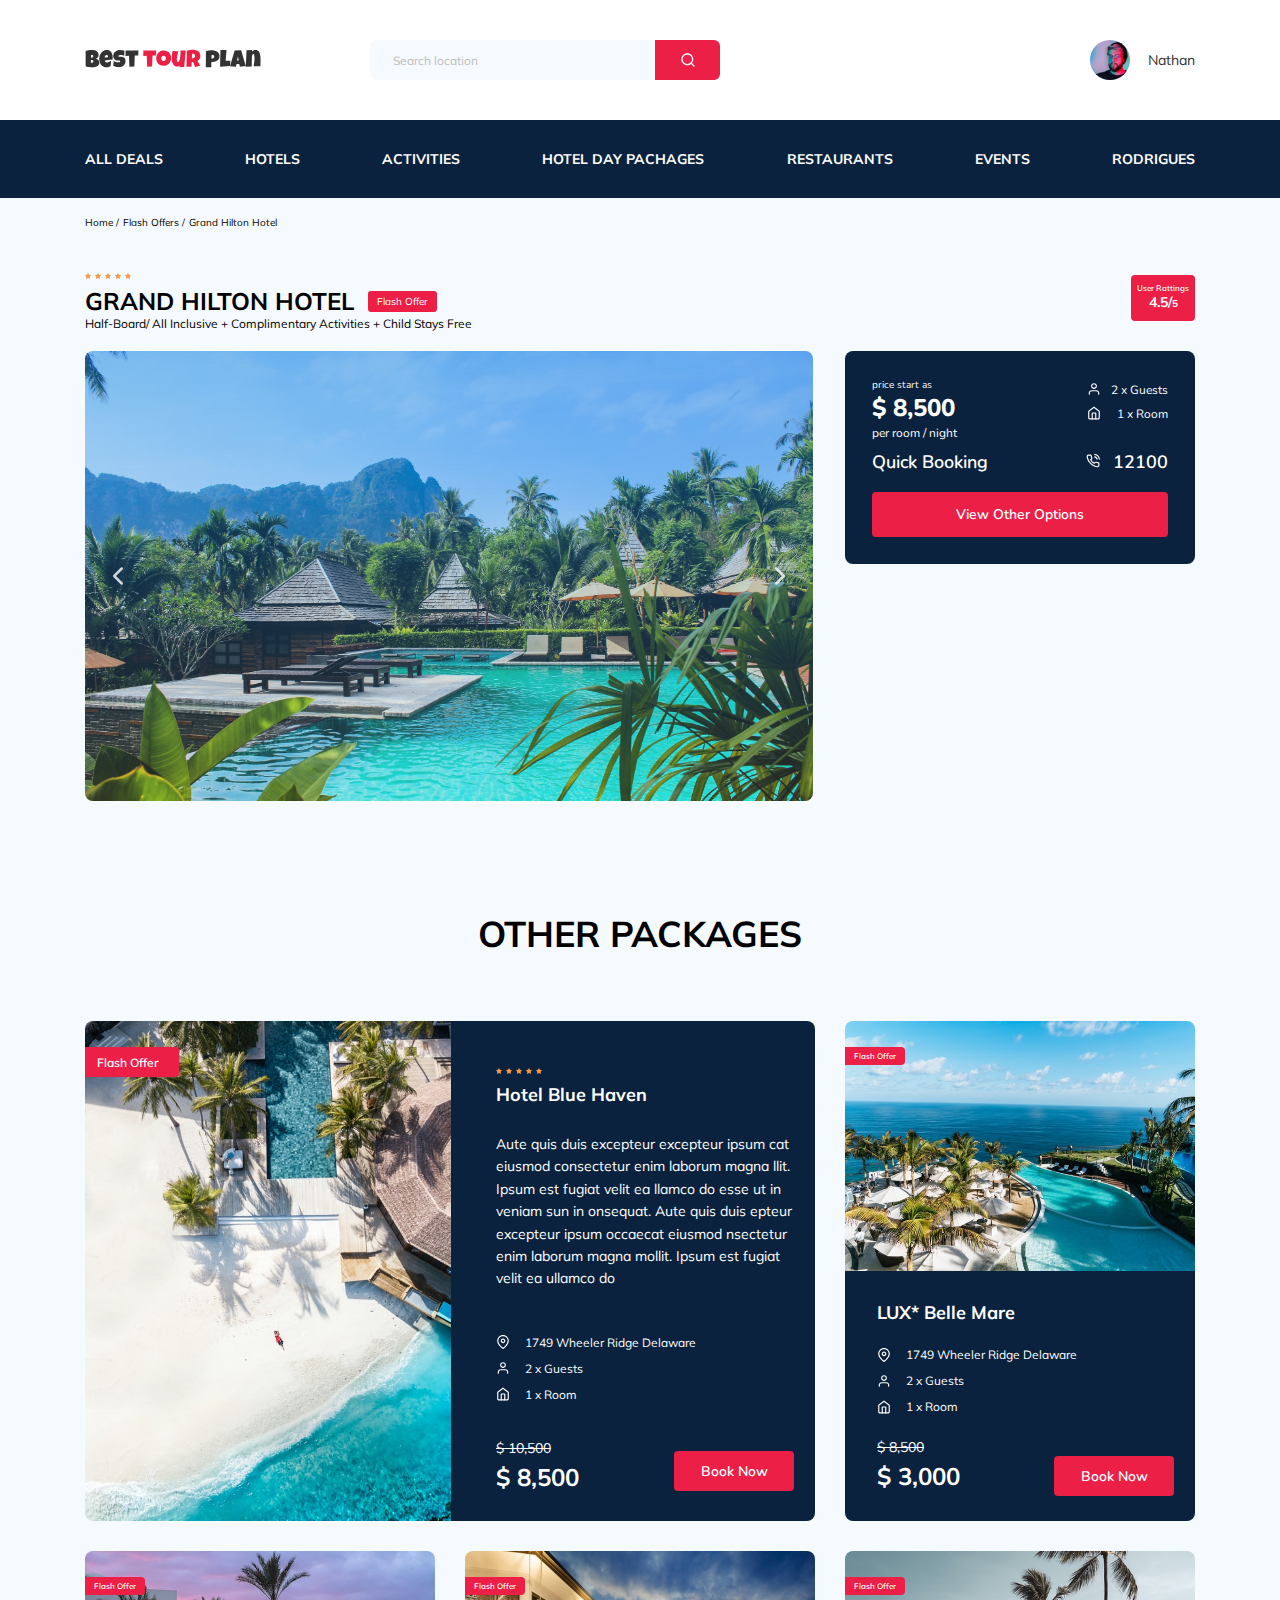
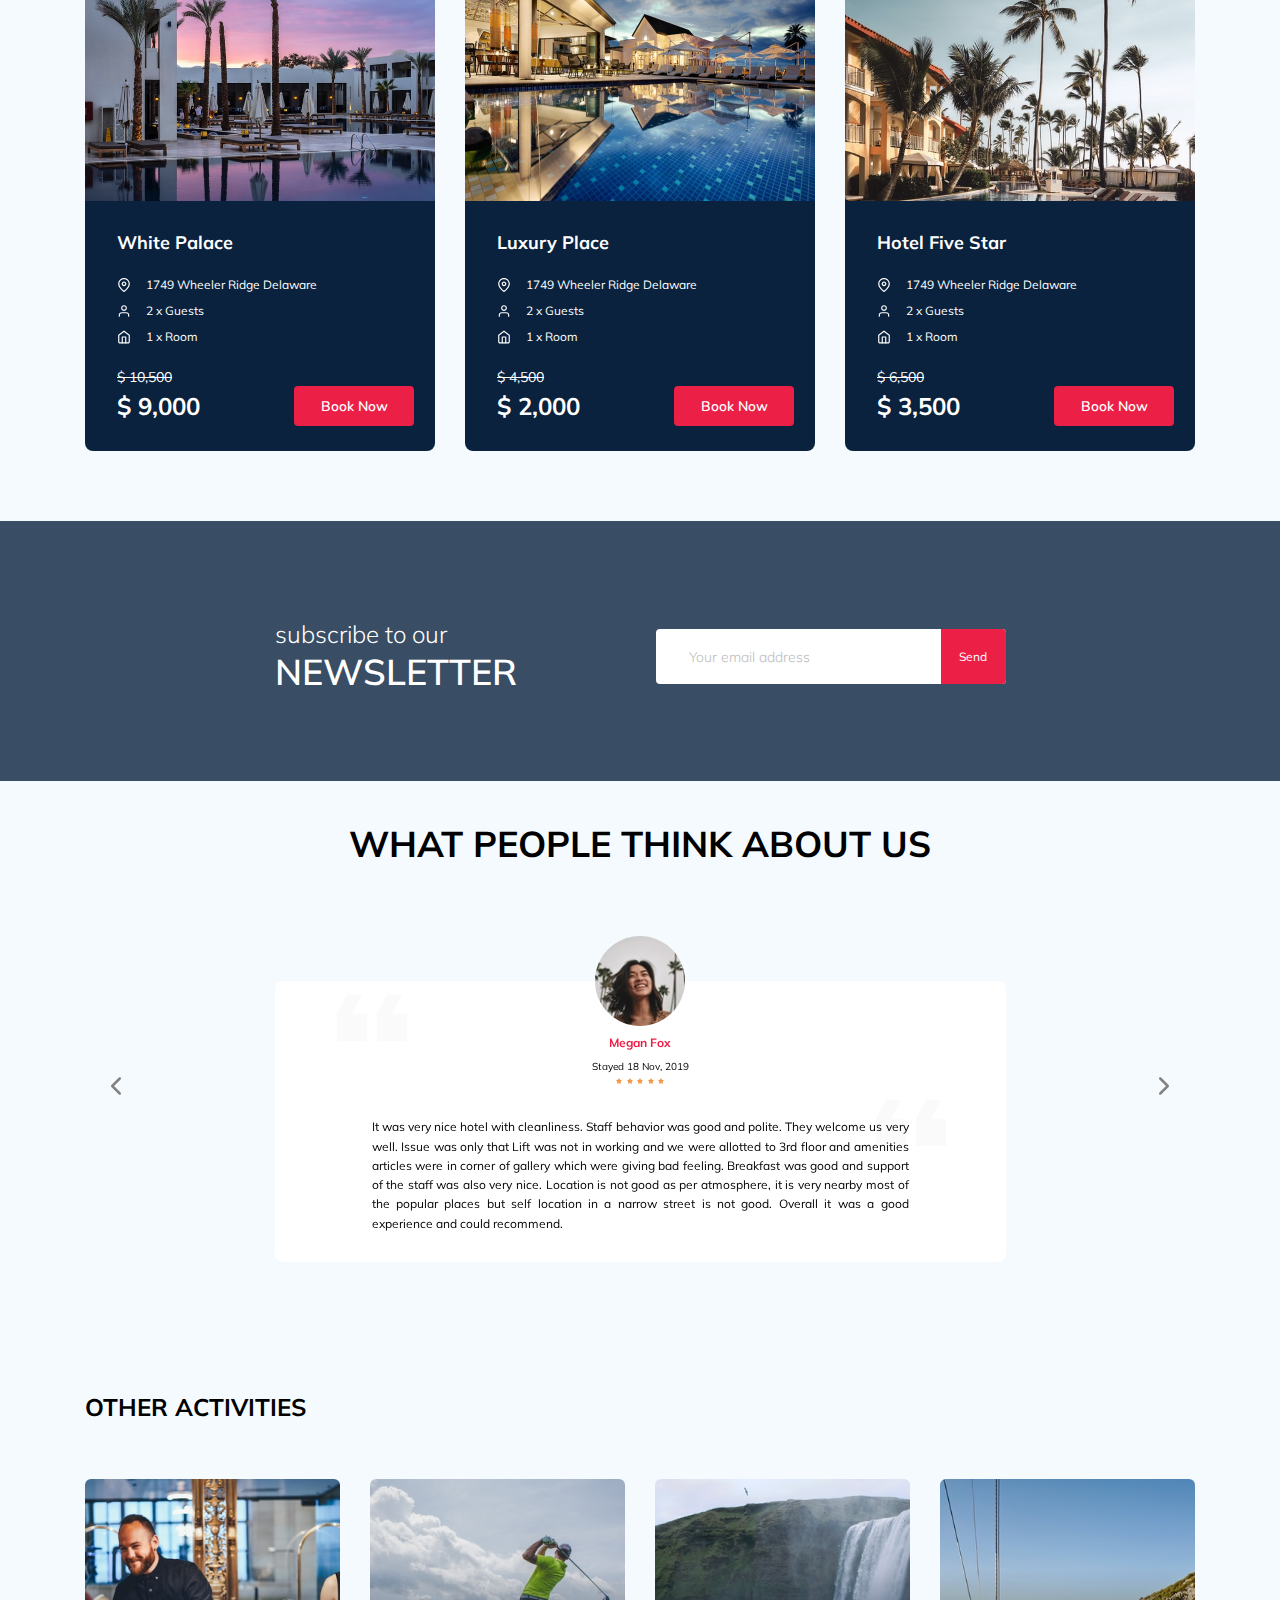
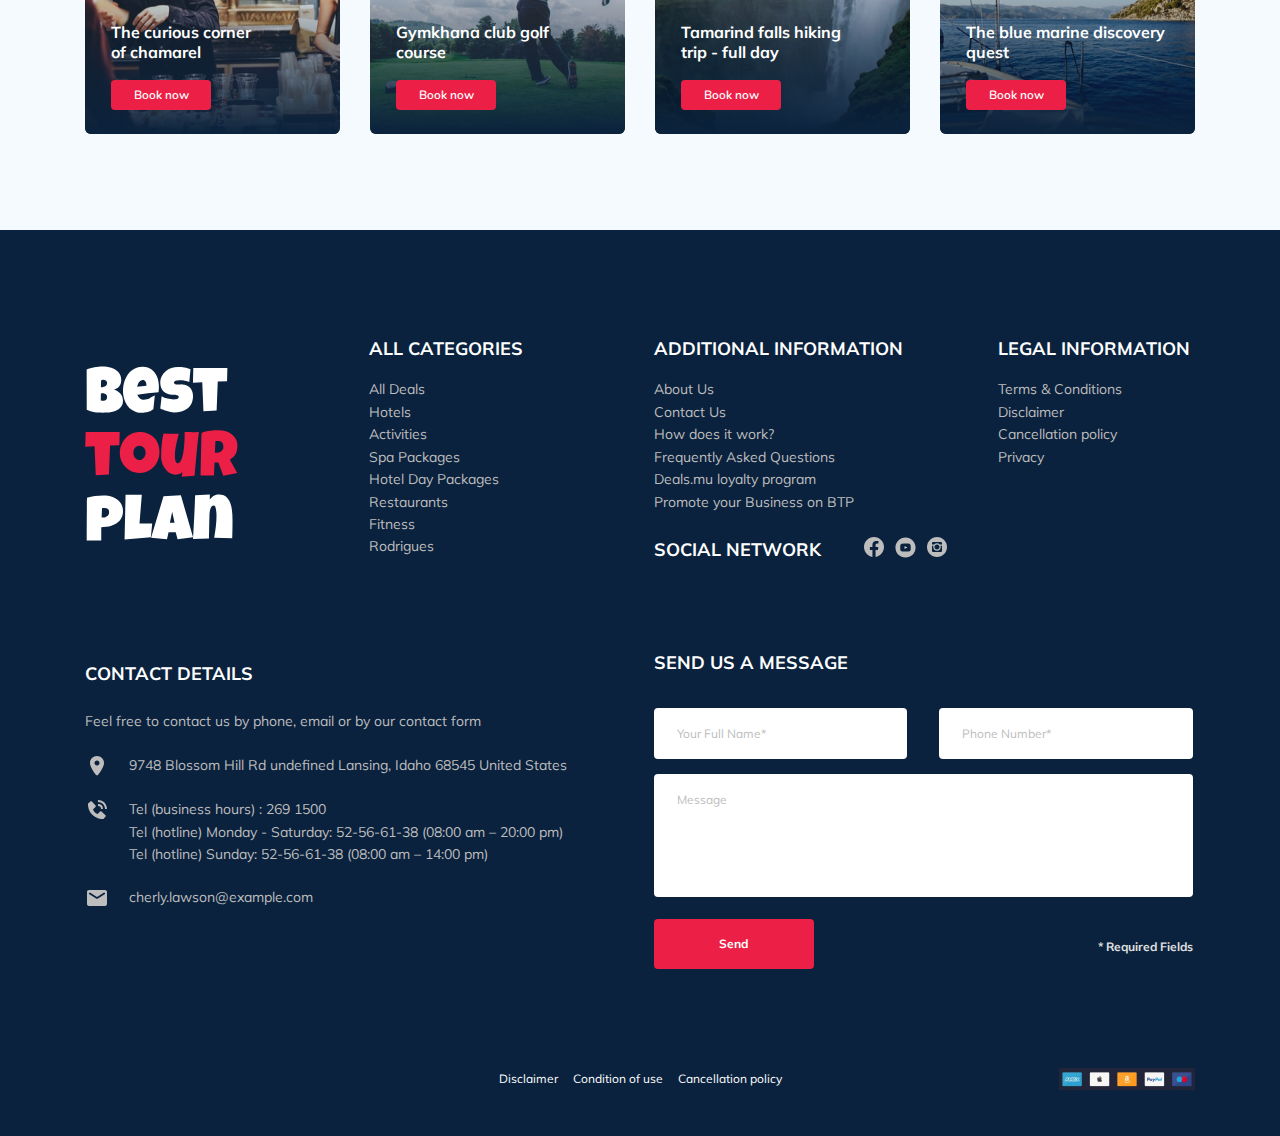
==== index.html @ 8dab5b16 "create: added validation for all forms" ====
<!DOCTYPE html>
<html lang="en">
  <head>
    <meta charset="UTF-8" />
    <meta http-equiv="X-UA-Compatible" content="IE=edge" />
    <meta name="viewport" content="width=device-width, initial-scale=1.0" />
    <link rel="shortcut icon" href="favicon.ico" type="image/x-icon" />
    <link rel="icon" href="favicon.ico" type="image/x-icon" />
    <link rel="preconnect" href="https://fonts.gstatic.com" />
    <link href="https://fonts.googleapis.com/css2?family=Mulish:wght@300;400;600;700&family=Nunito:wght@400;600;800&display=swap" rel="stylesheet" />
    <link rel="stylesheet" href="css/swiper-bundle.min.css" />
    <link rel="stylesheet" href="css/style.css" />
    <title>Best Tour Plan - Hotel Booking</title>
  </head>
  <body>
    <header class="navbar navbar--mobile--fixed">
      <div class="container">
        <div class="navbar-top">
          <a href="#" class="logo navbar__logo">
            <img src="img/horizontal-logo.svg" alt="Logo: Best Tour Plan" class="logo__img" />
          </a>
          <form action="#" class="search navbar__search navbar__search--mobile--hidden">
            <input type="text" class="search__input" placeholder="Search location" />
            <button class="button search__button">
              <img src="img/search.svg" alt="search-button" />
            </button>
          </form>
          <a href="" class="user navbar-user navbar-user--mobile--hidden">
            <img src="img/avatar.jpg" alt="" class="user__avatar" />
            <span class="user__name">Nathan</span>
          </a>
          <button class="menu-button navbar-top__menu-button">
            <span class="menu-button__line"></span>
            <span class="menu-button__line"></span>
            <span class="menu-button__line"></span>
          </button>
        </div>
        <!-- /.navbar-top -->
      </div>
      <!-- /.container -->
      <nav class="navbar-menu">
        <div class="container">
          <ul class="navbar-menu__list navbar-menu__list--mobile">
            <li class="navbar-menu__item navbar-menu__item--mobile navbar-menu__item--mobile--visible">
              <a href="" class="user navbar-user user--mobile--visible">
                <img src="img/avatar.jpg" alt="" class="user__avatar" />
                <span class="user__name">Nathan</span>
              </a>
            </li>
            <li class="navbar-menu__item navbar-menu__item--mobile navbar-menu__item--mobile--visible">
              <form action="#" class="search navbar__search navbar__search--mobile--visible">
                <input type="text" class="search__input" placeholder="Search location" />
                <button class="button search__button">
                  <img src="img/search.svg" alt="search-button" />
                </button>
              </form>
            </li>
            <li class="navbar-menu__item navbar-menu__item--mobile">
              <a href="#" class="navbar-menu__link">all deals</a>
            </li>
            <li class="navbar-menu__item navbar-menu__item--mobile">
              <a href="#" class="navbar-menu__link">hotels</a>
            </li>
            <li class="navbar-menu__item navbar-menu__item--mobile">
              <a href="#" class="navbar-menu__link">activities</a>
            </li>
            <li class="navbar-menu__item navbar-menu__item--mobile">
              <a href="#" class="navbar-menu__link">hotel day pachages</a>
            </li>
            <li class="navbar-menu__item navbar-menu__item--mobile">
              <a href="#" class="navbar-menu__link">restaurants</a>
            </li>
            <li class="navbar-menu__item navbar-menu__item--mobile">
              <a href="#" class="navbar-menu__link">events</a>
            </li>
            <li class="navbar-menu__item navbar-menu__item--mobile">
              <a href="#" class="navbar-menu__link">rodrigues</a>
            </li>
          </ul>
        </div>
        <!-- /.container -->
      </nav>
    </header>
    <nav class="breadcrumb">
      <div class="container">
        <ul class="breadcrumb-list">
          <li class="breadcrumb-list__item">
            <a href="#" class="breadcrumb-list__link">Home</a>
          </li>
          <li class="breadcrumb-list__item">
            <a href="#" class="breadcrumb-list__link">Flash Offers</a>
          </li>
          <li class="breadcrumb-list__item">Grand Hilton Hotel</li>
        </ul>
      </div>
      <!-- /.container -->
    </nav>
    <!-- /.breadcrumb -->
    <section class="hotel">
      <div class="container">
        <div class="hotel-info">
          <div class="hotel-text">
            <div class="hotel-text__block">
              <div class="stars hotel-text__stars">
                <img src="img/star.svg" alt="" />
                <img src="img/star.svg" alt="" />
                <img src="img/star.svg" alt="" />
                <img src="img/star.svg" alt="" />
                <img src="img/star.svg" alt="" />
              </div>
              <!-- /.stars -->
              <h1 class="hotel-text__name">grand Hilton hotel</h1>
              <span class="offer hotel-text__offer">Flash Offer</span>
            </div>
            <!-- /.hotel-text__block -->
            <p class="hotel-info__description">Half-Board/ All Inclusive + Complimentary Activities + Child&nbsp;Stays&nbsp;Free</p>
          </div>
          <!-- /.hotel-text -->
          <div class="rattings hotel-rattings">
            <span class="rattings__text">User Rattings</span>
            <span class="rattings__count">4.5/<span class="rattings__five">5</span></span>
          </div>
          <!-- /.hotel-rating -->
        </div>
        <!-- /.hotel-info -->
        <div class="hotel-grid">
          <!-- Slider main container -->
          <div class="hotel-slider hotel__slider swiper-container">
            <!-- Additional required wrapper -->
            <div class="swiper-wrapper">
              <!-- Slides -->
              <div class="swiper-slide hotel-slider__slide">
                <img class="hotel-slider__img" src="img/slide-1.jpg" alt="slide" />
              </div>
              <div class="swiper-slide hotel-slider__slide">
                <img class="hotel-slider__img" src="img/slide-2.jpg" alt="slide" />
              </div>
              <div class="swiper-slide hotel-slider__slide">
                <img class="hotel-slider__img" src="img/slide-3.jpg" alt="slide" />
              </div>
              <div class="swiper-slide hotel-slider__slide">
                <img class="hotel-slider__img" src="img/slide-4.jpg" alt="slide" />
              </div>
              <div class="swiper-slide hotel-slider__slide">
                <img class="hotel-slider__img" src="img/slide-5.jpg" alt="slide" />
              </div>
              <!-- Swiper buttons -->
            </div>
            <button class="slider-button hotel-slider__button hotel-slider__button--prev"></button>
            <button class="slider-button hotel-slider__button hotel-slider__button--next"></button>
          </div>
          <!-- /.swiper-container -->
          <div class="hotel-right">
            <div class="booking-block">
              <div class="booking-block__info">
                <div class="booking-block__price">
                  <span class="booking-block__start">price start as</span>
                  <strong class="booking-block__pricetag">$ 8,500</strong>
                  <span class="booking-block__per-room">per room / night</span>
                </div>
                <!-- /.booking-block_price -->
                <div class="booking-block__room">
                  <div class="booking-block__text">
                    <img class="booking-block__icon" src="img/user.svg" alt="icon: user" />
                    <span class="booking-block__description">2 x Guests</span>
                  </div>
                  <!-- /.booking-block__text -->
                  <div class="booking-block__text">
                    <img class="booking-block__icon" src="img/home.svg" alt="icon: user" />
                    <span class="booking-block__description">1 x Room</span>
                  </div>
                  <!-- /.booking-block__text -->
                </div>
                <!-- /.booking-block__room -->
              </div>
              <!-- /.booking-block__info -->
              <div class="booking-block__quick">
                <span class="booking-block__quick-booking">Quick Booking</span>
                <a href="tel:12100" class="booking-block__phone">
                  <img class="booking-block__icon" src="img/phone-call.svg" alt="icon: phone" />
                  <span class="booking-block__num">12100</span>
                </a>
              </div>
              <!-- /.booking-block__quick -->
              <button class="button booking-block__button" data-toggle="modal">View Other Options</button>
            </div>
            <!-- /.booking-block -->
            <div class="map">
              <iframe
                src="https://www.google.com/maps/embed?pb=!1m18!1m12!1m3!1d3955.004632620648!2d79.80141631525208!3d7.574472312153177!2m3!1f0!2f0!3f0!3m2!1i1024!2i768!4f13.1!3m3!1m2!1s0x3ae2c96110de8289%3A0x3fd7668bc2d85eb9!2sGrand%20Hilton%20Hotel!5e0!3m2!1sru!2sru!4v1620730930363!5m2!1sru!2sru"
                class="map__item"
                allowfullscreen=""
                loading="lazy"
              ></iframe>
            </div>
            <!-- /.map -->
          </div>
          <!-- /.hotel-right -->
        </div>
        <!-- /.hotel-grid -->
      </div>
      <!-- /.container -->
    </section>
    <section class="packages">
      <div class="container">
        <h1 class="packages__title">other packages</h1>
        <div class="packages-wrapper">
          <div class="packages-card packages-card--big">
            <img src="img/other-package-1.jpg" alt="photo: Hotel Blue Haven" class="packages-card__img packages-card__img--big" />
            <span class="offer packages-card__offer packages-card__offer--big">Flash Offer</span>
            <div class="packages-card__info card-info card-info--big">
              <div class="stars card-info__stars">
                <img src="img/star.svg" alt="" />
                <img src="img/star.svg" alt="" />
                <img src="img/star.svg" alt="" />
                <img src="img/star.svg" alt="" />
                <img src="img/star.svg" alt="" />
              </div>
              <!-- /.packages-card__stars -->
              <h2 class="card-info__title card-info__title--big">Hotel Blue Haven</h2>
              <p class="card-info__description">
                Aute quis duis excepteur excepteur ipsum cat eiusmod consectetur enim laborum magna llit. Ipsum est fugiat velit ea llamco do esse ut
                in veniam sun in onsequat. Aute quis duis epteur excepteur ipsum occaecat eiusmod nsectetur enim laborum magna mollit. Ipsum est
                fugiat velit ea ullamco do
              </p>
              <div class="card-info__data">
                <img src="img/map-pin.svg" alt="icon: map-pin" class="card-info__icon" />
                <span class="card-info__text">1749 Wheeler Ridge Delaware</span>
              </div>
              <!-- /.card-info__data -->
              <div class="card-info__data">
                <img src="img/user.svg" alt="icon: user" class="card-info__icon" />
                <span class="card-info__text">2 x Guests</span>
              </div>
              <!-- /.card-info__data -->
              <div class="card-info__data">
                <img src="img/home.svg" alt="icon: home" class="card-info__icon" />
                <span class="card-info__text">1 x Room</span>
              </div>
              <!-- /.card-info__data -->
              <div class="card-info__pricetag card-info__pricetag--big">
                <span class="card-info__old-price">$ 10,500</span>
                <span class="card-info__new-price">$ 8,500</span>
              </div>
              <!-- /.card-info__pricetag -->
              <button class="button card-info__button card-info__button--big" data-toggle="modal">Book Now</button>
            </div>
            <!-- /.card-info -->
          </div>
          <!-- /.packages-card-big -->
          <div class="packages-card">
            <img src="img/other-package-2.jpg" alt="photo: LUX* Belle Mare" class="packages-card__img" />
            <span class="offer packages-card__offer">Flash Offer</span>
            <div class="packages-card__info card-info">
              <h2 class="card-info__title">LUX* Belle Mare</h2>
              <div class="card-info__data">
                <img src="img/map-pin.svg" alt="icon: map-pin" class="card-info__icon" />
                <span class="card-info__text">1749 Wheeler Ridge Delaware</span>
              </div>
              <!-- /.card-info__data -->
              <div class="card-info__data">
                <img src="img/user.svg" alt="icon: user" class="card-info__icon" />
                <span class="card-info__text">2 x Guests</span>
              </div>
              <!-- /.card-info__data -->
              <div class="card-info__data">
                <img src="img/home.svg" alt="icon: home" class="card-info__icon" />
                <span class="card-info__text">1 x Room</span>
              </div>
              <!-- /.card-info__data -->
              <div class="card-info__pricetag">
                <span class="card-info__old-price">$ 8,500</span>
                <span class="card-info__new-price">$ 3,000</span>
              </div>
              <!-- /.card-info__pricetag -->
              <button class="button card-info__button" data-toggle="modal">Book Now</button>
            </div>
            <!-- /.card-info -->
          </div>
          <!-- /.packages-card -->
          <div class="packages-card">
            <img src="img/other-package-3.jpg" alt="photo: White Palace" class="packages-card__img" />
            <span class="offer packages-card__offer">Flash Offer</span>
            <div class="packages-card__info card-info">
              <h2 class="card-info__title">White Palace</h2>
              <div class="card-info__data">
                <img src="img/map-pin.svg" alt="icon: map-pin" class="card-info__icon" />
                <span class="card-info__text">1749 Wheeler Ridge Delaware</span>
              </div>
              <!-- /.card-info__data -->
              <div class="card-info__data">
                <img src="img/user.svg" alt="icon: user" class="card-info__icon" />
                <span class="card-info__text">2 x Guests</span>
              </div>
              <!-- /.card-info__data -->
              <div class="card-info__data">
                <img src="img/home.svg" alt="icon: home" class="card-info__icon" />
                <span class="card-info__text">1 x Room</span>
              </div>
              <!-- /.card-info__data -->
              <div class="card-info__pricetag">
                <span class="card-info__old-price">$ 10,500</span>
                <span class="card-info__new-price">$ 9,000</span>
              </div>
              <!-- /.card-info__pricetag -->
              <button class="button card-info__button" data-toggle="modal">Book Now</button>
            </div>
            <!-- /.card-info -->
          </div>
          <!-- /.packages-card -->
          <div class="packages-card">
            <img src="img/other-package-4.jpg" alt="photo: Luxury Place" class="packages-card__img" />
            <span class="offer packages-card__offer">Flash Offer</span>
            <div class="packages-card__info card-info">
              <h2 class="card-info__title">Luxury Place</h2>
              <div class="card-info__data">
                <img src="img/map-pin.svg" alt="icon: map-pin" class="card-info__icon" />
                <span class="card-info__text">1749 Wheeler Ridge Delaware</span>
              </div>
              <!-- /.card-info__data -->
              <div class="card-info__data">
                <img src="img/user.svg" alt="icon: user" class="card-info__icon" />
                <span class="card-info__text">2 x Guests</span>
              </div>
              <!-- /.card-info__data -->
              <div class="card-info__data">
                <img src="img/home.svg" alt="icon: home" class="card-info__icon" />
                <span class="card-info__text">1 x Room</span>
              </div>
              <!-- /.card-info__data -->
              <div class="card-info__pricetag">
                <span class="card-info__old-price">$ 4,500</span>
                <span class="card-info__new-price">$ 2,000</span>
              </div>
              <!-- /.card-info__pricetag -->
              <button class="button card-info__button" data-toggle="modal">Book Now</button>
            </div>
            <!-- /.card-info -->
          </div>
          <!-- /.packages-card -->
          <div class="packages-card">
            <img src="img/other-package-5.jpg" alt="photo: Hotel Five Star" class="packages-card__img" />
            <span class="offer packages-card__offer">Flash Offer</span>
            <div class="packages-card__info card-info">
              <h2 class="card-info__title">Hotel Five Star</h2>
              <div class="card-info__data">
                <img src="img/map-pin.svg" alt="icon: map-pin" class="card-info__icon" />
                <span class="card-info__text">1749 Wheeler Ridge Delaware</span>
              </div>
              <!-- /.card-info__data -->
              <div class="card-info__data">
                <img src="img/user.svg" alt="icon: user" class="card-info__icon" />
                <span class="card-info__text">2 x Guests</span>
              </div>
              <!-- /.card-info__data -->
              <div class="card-info__data">
                <img src="img/home.svg" alt="icon: home" class="card-info__icon" />
                <span class="card-info__text">1 x Room</span>
              </div>
              <!-- /.card-info__data -->
              <div class="card-info__pricetag">
                <span class="card-info__old-price">$ 6,500</span>
                <span class="card-info__new-price">$ 3,500</span>
              </div>
              <!-- /.card-info__pricetag -->
              <button class="button card-info__button" data-toggle="modal">Book Now</button>
            </div>
            <!-- /.card-info -->
          </div>
          <!-- /.packages-card -->
        </div>
        <!-- /.packages-wrapper -->
      </div>
      <!-- /.container -->
    </section>
    <section class="newsletter">
      <div class="newsletter-wrapper">
        <h2 class="newsletter-title">
          subscribe to our
          <span class="newsletter-title__strong"> newsletter </span>
        </h2>
        <form action="send.php" method="POST" class="subscribe newsletter__subscribe">
          <input type="email" class="subscribe__input" placeholder="Your email address" name="email" required />
          <button class="button subscribe__button">Send</button>
        </form>
      </div>
      <!-- /.newsletter-wrapper -->
    </section>
    <section class="reviews">
      <div class="container">
        <h2 class="reviews__title">what people think about&nbsp;us</h2>
        <!-- Slider main container -->
        <div class="reviews-slider swiper-container">
          <!-- Additional required wrapper -->
          <div class="swiper-wrapper reviews-slider">
            <!-- Slides -->
            <div class="swiper-slide">
              <div class="reviews-slider__item">
                <div class="reviews-slider__profile">
                  <img src="img/review-avatar.jpg" alt="avatar:Megan Fox" class="reviews-slider__avatar" />
                  <span class="reviews-slider__username">Megan Fox</span>
                  <span class="reviews-slider__date">Stayed 18 Nov, 2019</span>
                  <div class="stars reviews-slider__rating">
                    <img src="img/star.svg" alt="" />
                    <img src="img/star.svg" alt="" />
                    <img src="img/star.svg" alt="" />
                    <img src="img/star.svg" alt="" />
                    <img src="img/star.svg" alt="" />
                  </div>
                </div>
                <!-- /.reviews-slider__profile -->
                <p class="reviews-slider__text">
                  It was very nice hotel with cleanliness. Staff behavior was good and polite. They welcome us very well. Issue was only that Lift was
                  not in working and we were allotted to 3rd floor and amenities articles were in corner of gallery which were giving bad feeling.
                  Breakfast was good and support of the staff was also very nice. Location is not good as per atmosphere, it is very nearby most of
                  the popular places but self location in a narrow street is not good. Overall it was a good experience and could recommend.
                </p>
              </div>
              <!-- /.reviews-slider__item -->
            </div>
            <!-- /.swiper-slide -->
            <div class="swiper-slide">
              <div class="reviews-slider__item">
                <div class="reviews-slider__profile">
                  <img src="img/review-avatar-2.jpg" alt="avatar:Bella Nilson" class="reviews-slider__avatar" />
                  <span class="reviews-slider__username">Bella Nilson</span>
                  <span class="reviews-slider__date">Stayed 1 Jan, 2020</span>
                  <div class="stars reviews-slider__rating">
                    <img src="img/star.svg" alt="" />
                    <img src="img/star.svg" alt="" />
                    <img src="img/star.svg" alt="" />
                  </div>
                </div>
                <!-- /.reviews-slider__profile -->
                <p class="reviews-slider__text">
                  Lorem ipsum dolor sit amet consectetur adipisicing elit. Saepe totam distinctio, facilis harum quisquam vel explicabo quasi,
                  necessitatibus delectus repellendus nobis ut alias. Dignissimos, maxime. Tempore voluptatem cum eum placeat.
                </p>
              </div>
              <!-- /.reviews-slider__item -->
            </div>
            <!-- /.swiper-slide -->
            <div class="swiper-slide">
              <div class="reviews-slider__item">
                <div class="reviews-slider__profile">
                  <img src="img/review-avatar-3.jpg" alt="avatar:Bob Stark" class="reviews-slider__avatar" />
                  <span class="reviews-slider__username">Bob Stark</span>
                  <span class="reviews-slider__date">Stayed 21 jun, 2020</span>
                  <div class="stars reviews-slider__rating">
                    <img src="img/star.svg" alt="" />
                    <img src="img/star.svg" alt="" />
                    <img src="img/star.svg" alt="" />
                    <img src="img/star.svg" alt="" />
                  </div>
                </div>
                <!-- /.reviews-slider__profile -->
                <p class="reviews-slider__text">
                  Lorem ipsum dolor sit amet consectetur adipisicing elit. Iusto repellat exercitationem dicta, culpa labore qui ullam, rerum, autem
                  corrupti odio minus? Necessitatibus maxime modi adipisci sequi laudantium, nulla amet at aperiam consequatur nam eaque fuga cumque
                  consectetur aspernatur, repellendus mollitia facere pariatur id. Excepturi, hic alias ipsum earum a ea quam ex debitis quod non.
                  Voluptatibus non, officia officiis facilis molestias dolorum, repudiandae odio vel illo, inventore sit tenetur tempora. Lorem ipsum
                  Lorem ipsum dolor sit amet consectetur adipisicing elit. Nemo fuga exercitationem iste dolores. Autem, modi reprehenderit? Voluptate
                  nulla adipisci enim dolores ad, dolorum nisi repudiandae, dicta nobis, rerum minima nam suscipit neque. Eos ut esse deleniti,
                  aperiam alias aliquam beatae nam fugit ipsum possimus sint et aut ea sed voluptates ad. Blanditiis error laboriosam autem saepe
                  eligendi sapiente sed maxime!
                </p>
              </div>
              <!-- /.reviews-slider__item -->
            </div>
            <!-- /.swiper-slide -->
          </div>
          <button class="reviews__button reviews__button--prev"></button>
          <button class="reviews__button reviews__button--next"></button>
        </div>
        <!-- /.reviews-slider -->
      </div>
      <!-- /.container -->
    </section>
    <section class="activities">
      <div class="container">
        <h2 class="activities-title">other activities</h2>
        <div class="activities-wrapper">
          <div class="activities-card">
            <img src="img/activities-1.jpg" alt="The curious corner of chamarel" class="activities-card__img" />
            <h3 class="activities-card__title">The curious corner of&nbsp;chamarel</h3>
            <button class="activities-card__button button" data-toggle="modal">Book now</button>
          </div>
          <!-- /.activities-card -->
          <div class="activities-card">
            <img src="img/activities-2.jpg" alt="Gymkhana club golf course" class="activities-card__img" />
            <h3 class="activities-card__title">Gymkhana club golf course</h3>
            <button class="activities-card__button button" data-toggle="modal">Book now</button>
          </div>
          <!-- /.activities-card -->
          <div class="activities-card">
            <img src="img/activities-3.jpg" alt="Tamarind falls hiking trip - full day" class="activities-card__img" />
            <h3 class="activities-card__title">Tamarind falls hiking trip&nbsp;-&nbsp;full day</h3>
            <button class="activities-card__button button" data-toggle="modal">Book now</button>
          </div>
          <!-- /.activities-card -->
          <div class="activities-card">
            <img src="img/activities-4.jpg" alt="The blue marine discovery quest" class="activities-card__img" />
            <h3 class="activities-card__title">The blue marine discovery quest</h3>
            <button class="activities-card__button button" data-toggle="modal">Book now</button>
          </div>
          <!-- /.activities-card -->
        </div>
        <!-- /.activities-wrapper -->
      </div>
      <!-- /.container -->
    </section>
    <footer class="footer">
      <div class="container">
        <div class="footer-wrapper">
          <a href="#" class="footer__logo"><img src="img/vertical-logo.svg" alt="icon:logo" /></a>
          <div class="footer__list footer__categories">
            <h3 class="footer__title">all categories</h3>
            <ul class="footer__ul">
              <li class="footer__item">
                <a href="#" class="footer__link">All Deals</a>
              </li>
              <li class="footer__item">
                <a href="#" class="footer__link">Hotels</a>
              </li>
              <li class="footer__item">
                <a href="#" class="footer__link">Activities</a>
              </li>
              <li class="footer__item">
                <a href="#" class="footer__link">Spa Packages</a>
              </li>
              <li class="footer__item">
                <a href="#" class="footer__link">Hotel Day Packages</a>
              </li>
              <li class="footer__item">
                <a href="#" class="footer__link">Restaurants</a>
              </li>
              <li class="footer__item">
                <a href="#" class="footer__link">Fitness</a>
              </li>
              <li class="footer__item">
                <a href="#" class="footer__link">Rodrigues</a>
              </li>
            </ul>
          </div>
          <!-- /.footer__list -->
          <div class="footer__list footer__additional">
            <h3 class="footer__title">additional information</h3>
            <ul class="footer__ul">
              <li class="footer__item">
                <a href="#" class="footer__link">About Us</a>
              </li>
              <li class="footer__item">
                <a href="#" class="footer__link">Contact Us</a>
              </li>
              <li class="footer__item">
                <a href="#" class="footer__link">How does it work?</a>
              </li>
              <li class="footer__item">
                <a href="#" class="footer__link">Frequently Asked Questions</a>
              </li>
              <li class="footer__item">
                <a href="#" class="footer__link">Deals.mu loyalty program</a>
              </li>
              <li class="footer__item">
                <a href="#" class="footer__link">Promote your Business on BTP</a>
              </li>
            </ul>
          </div>
          <!-- /.footer__list -->
          <div class="footer__social-network">
            <h3 class="footer__title footer__title--inline">social network</h3>
            <div class="footer__social-links">
              <a href="https://www.facebook.com/" target="_blank"><img src="img/fb.svg" alt="link: facebook" /></a>
              <a href="https://www.youtube.com/" target="_blank"><img src="img/yt.svg" alt="link: youtube" /></a>
              <a href="https://www.instagram.com/" target="_blank"><img src="img/inst.svg" alt="link: instagram" /></a>
            </div>
            <!-- /.footer__social-links -->
          </div>
          <!-- /.footer__social-network -->
          <div class="footer__list footer__legal">
            <h3 class="footer__title">legal information</h3>
            <ul class="footer__ul">
              <li class="footer__item">
                <a href="#" class="footer__link">Terms & Conditions</a>
              </li>
              <li class="footer__item">
                <a href="#" class="footer__link">Disclaimer</a>
              </li>
              <li class="footer__item">
                <a href="#" class="footer__link">Cancellation policy</a>
              </li>
              <li class="footer__item">
                <a href="#" class="footer__link">Privacy</a>
              </li>
            </ul>
          </div>
          <!-- /.footer__list -->
          <div class="footer__contact-details contact-details">
            <h3 class="footer__title footer__title--contact">contact details</h3>
            <p class="footer__text">Feel free to contact us by phone, email or by our contact form</p>
            <ul class="footer__ul contact-details__ul">
              <li class="footer__item contact-details__item">
                <img src="img/map-mark.svg" class="contact-details__icon" alt="icon: map-mark" />
                9748 Blossom Hill Rd undefined Lansing, Idaho 68545 United States
              </li>
              <li class="footer__item contact-details__item">
                <img src="img/phone.svg" class="contact-details__icon" alt="icon:phone" />
                <span>
                  Tel (business hours) : <a href="tel:2691500">269 1500</a> <br />
                  Tel (hotline) Monday - Saturday:
                  <a href="tel:52566138">52&#x2060;-&#x2060;56&#x2060;-&#x2060;&#x2060;61&#x2060;-&#x2060;38</a> (08:00 am – 20:00 pm) <br />
                  Tel (hotline) Sunday: <a href="tel:52566138">52&#x2060;-&#x2060;56&#x2060;-&#x2060;61&#x2060;-&#x2060;38</a> (08:00 am – 14:00 pm)
                  <br />
                </span>
              </li>
              <li class="footer__item contact-details__item">
                <img src="img/email.svg" class="contact-details__icon" alt="" />
                <a href="mailto:cherly.lawson@example.com">cherly.lawson@example.com</a>
              </li>
            </ul>
          </div>
          <!-- /.footer__contact-details -->
          <div class="footer__contact-form">
            <h3 class="footer__title footer__title--form">send us a message</h3>
            <form action="send.php" method="POST" class="footer__form form">
              <div class="footer__input-group">
                <input type="text" class="input footer__input" placeholder="Your Full Name*" name="name" required />
              </div>
              <!-- /.footer__input-group -->
              <div class="footer__input-group">
                <input type="tel" class="input footer__input phone" placeholder="Phone Number*" name="phone" required />
              </div>
              <!-- /.footer__input-group -->
              <textarea cols="30" rows="10" class="input footer__message" placeholder="Message" name="message"></textarea>
              <button class="button footer__button" type="submit">Send</button>
              <span class="footer__info">* Required Fields</span>
            </form>
          </div>
          <!-- /.footer__message-form -->
        </div>
        <!-- /.footer-wrapper -->
        <div class="footer__rights rights">
          <div class="rights-wrapper">
            <ul class="rights__ul">
              <li class="rights__item">
                <a href="#" class="rights__link">Disclaimer</a>
              </li>
              <li class="rights__item">
                <a href="#" class="rights__link">Condition of use</a>
              </li>
              <li class="rights__item">
                <a href="#" class="rights__link"> Cancellation policy</a>
              </li>
            </ul>
            <img src="img/cards.png" alt="icon:cards" class="rights__image" />
          </div>
          <!-- /.rights-wrapper -->
        </div>
        <!-- /.footer__rights -->
      </div>
      <!-- /.container -->
    </footer>
    <div class="modal">
      <div class="modal__overlay"></div>
      <!-- /.modal__overlay -->
      <div class="modal__dialog">
        <a href="" class="modal__close"><img src="img/close.svg" alt="" /></a>
        <h3 class="modal__title">booking</h3>
        <form action="send.php" method="POST" class="modal__form form">
          <input type="text" class="input modal__input" placeholder="Your Full Name*" name="name" required minlength="2" />
          <input type="tel" class="input modal__input phone" placeholder="Phone Number*" name="phone" required />
          <input type="email" class="input modal__input" placeholder="email*" name="email" required />
          <textarea cols="30" rows="10" class="input modal__message" placeholder="Message" name="message"></textarea>
          <div class="modal__bottom">
            <button class="button modal__button" type="submit">Send</button>
            <span class="modal__info">* Required Fields</span>
          </div>
          <!-- /.modal__bottom -->
        </form>
      </div>
      <!-- /.modal__dialog -->
    </div>
    <!-- /.modal -->
    <script src="https://ajax.googleapis.com/ajax/libs/jquery/1.11.0/jquery.min.js"></script>
    <script src="js/jquery-3.6.0.min.js"></script>
    <script src="js/jquery.validate.min.js"></script>
    <script src="js/jquery.mask.min.js"></script>
    <script src="js/parallax.js"></script>
    <script src="js/swiper-bundle.min.js"></script>
    <script src="js/main.js"></script>
  </body>
</html>
---- css/style.css ----
/*! normalize.css v8.0.1 | MIT License | github.com/necolas/normalize.css */
/* Document
   ========================================================================== */
/**
 * 1. Correct the line height in all browsers.
 * 2. Prevent adjustments of font size after orientation changes in iOS.
 */
html {
  line-height: 1.15;
  /* 1 */
  -webkit-text-size-adjust: 100%;
  /* 2 */
}

/* Sections
   ========================================================================== */
/**
 * Remove the margin in all browsers.
 */
body {
  margin: 0;
}

/**
 * Render the `main` element consistently in IE.
 */
main {
  display: block;
}

/**
 * Correct the font size and margin on `h1` elements within `section` and
 * `article` contexts in Chrome, Firefox, and Safari.
 */
h1 {
  font-size: 2em;
  margin: 0.67em 0;
}

/* Grouping content
   ========================================================================== */
/**
 * 1. Add the correct box sizing in Firefox.
 * 2. Show the overflow in Edge and IE.
 */
hr {
  box-sizing: content-box;
  /* 1 */
  height: 0;
  /* 1 */
  overflow: visible;
  /* 2 */
}

/**
 * 1. Correct the inheritance and scaling of font size in all browsers.
 * 2. Correct the odd `em` font sizing in all browsers.
 */
pre {
  font-family: monospace, monospace;
  /* 1 */
  font-size: 1em;
  /* 2 */
}

/* Text-level semantics
   ========================================================================== */
/**
 * Remove the gray background on active links in IE 10.
 */
a {
  background-color: transparent;
}

/**
 * 1. Remove the bottom border in Chrome 57-
 * 2. Add the correct text decoration in Chrome, Edge, IE, Opera, and Safari.
 */
abbr[title] {
  border-bottom: none;
  /* 1 */
  text-decoration: underline;
  /* 2 */
  text-decoration: underline dotted;
  /* 2 */
}

/**
 * Add the correct font weight in Chrome, Edge, and Safari.
 */
b,
strong {
  font-weight: bolder;
}

/**
 * 1. Correct the inheritance and scaling of font size in all browsers.
 * 2. Correct the odd `em` font sizing in all browsers.
 */
code,
kbd,
samp {
  font-family: monospace, monospace;
  /* 1 */
  font-size: 1em;
  /* 2 */
}

/**
 * Add the correct font size in all browsers.
 */
small {
  font-size: 80%;
}

/**
 * Prevent `sub` and `sup` elements from affecting the line height in
 * all browsers.
 */
sub,
sup {
  font-size: 75%;
  line-height: 0;
  position: relative;
  vertical-align: baseline;
}

sub {
  bottom: -0.25em;
}

sup {
  top: -0.5em;
}

/* Embedded content
   ========================================================================== */
/**
 * Remove the border on images inside links in IE 10.
 */
img {
  border-style: none;
}

/* Forms
   ========================================================================== */
/**
 * 1. Change the font styles in all browsers.
 * 2. Remove the margin in Firefox and Safari.
 */
button,
input,
optgroup,
select,
textarea {
  font-family: inherit;
  /* 1 */
  font-size: 100%;
  /* 1 */
  line-height: 1.15;
  /* 1 */
  margin: 0;
  /* 2 */
}

/**
 * Show the overflow in IE.
 * 1. Show the overflow in Edge.
 */
button,
input {
  /* 1 */
  overflow: visible;
}

/**
 * Remove the inheritance of text transform in Edge, Firefox, and IE.
 * 1. Remove the inheritance of text transform in Firefox.
 */
button,
select {
  /* 1 */
  text-transform: none;
}

/**
 * Correct the inability to style clickable types in iOS and Safari.
 */
button,
[type="button"],
[type="reset"],
[type="submit"] {
  -webkit-appearance: button;
}

/**
 * Remove the inner border and padding in Firefox.
 */
button::-moz-focus-inner,
[type="button"]::-moz-focus-inner,
[type="reset"]::-moz-focus-inner,
[type="submit"]::-moz-focus-inner {
  border-style: none;
  padding: 0;
}

/**
 * Restore the focus styles unset by the previous rule.
 */
button:-moz-focusring,
[type="button"]:-moz-focusring,
[type="reset"]:-moz-focusring,
[type="submit"]:-moz-focusring {
  outline: 1px dotted ButtonText;
}

/**
 * Correct the padding in Firefox.
 */
fieldset {
  padding: 0.35em 0.75em 0.625em;
}

/**
 * 1. Correct the text wrapping in Edge and IE.
 * 2. Correct the color inheritance from `fieldset` elements in IE.
 * 3. Remove the padding so developers are not caught out when they zero out
 *    `fieldset` elements in all browsers.
 */
legend {
  box-sizing: border-box;
  /* 1 */
  color: inherit;
  /* 2 */
  display: table;
  /* 1 */
  max-width: 100%;
  /* 1 */
  padding: 0;
  /* 3 */
  white-space: normal;
  /* 1 */
}

/**
 * Add the correct vertical alignment in Chrome, Firefox, and Opera.
 */
progress {
  vertical-align: baseline;
}

/**
 * Remove the default vertical scrollbar in IE 10+.
 */
textarea {
  overflow: auto;
}

/**
 * 1. Add the correct box sizing in IE 10.
 * 2. Remove the padding in IE 10.
 */
[type="checkbox"],
[type="radio"] {
  box-sizing: border-box;
  /* 1 */
  padding: 0;
  /* 2 */
}

/**
 * Correct the cursor style of increment and decrement buttons in Chrome.
 */
[type="number"]::-webkit-inner-spin-button,
[type="number"]::-webkit-outer-spin-button {
  height: auto;
}

/**
 * 1. Correct the odd appearance in Chrome and Safari.
 * 2. Correct the outline style in Safari.
 */
[type="search"] {
  -webkit-appearance: textfield;
  /* 1 */
  outline-offset: -2px;
  /* 2 */
}

/**
 * Remove the inner padding in Chrome and Safari on macOS.
 */
[type="search"]::-webkit-search-decoration {
  -webkit-appearance: none;
}

/**
 * 1. Correct the inability to style clickable types in iOS and Safari.
 * 2. Change font properties to `inherit` in Safari.
 */
::-webkit-file-upload-button {
  -webkit-appearance: button;
  /* 1 */
  font: inherit;
  /* 2 */
}

/* Interactive
   ========================================================================== */
/*
 * Add the correct display in Edge, IE 10+, and Firefox.
 */
details {
  display: block;
}

/*
 * Add the correct display in all browsers.
 */
summary {
  display: list-item;
}

/* Misc
   ========================================================================== */
/**
 * Add the correct display in IE 10+.
 */
template {
  display: none;
}

/**
 * Add the correct display in IE 10.
 */
[hidden] {
  display: none;
}

* {
  box-sizing: border-box;
}

body {
  font-family: 'Mulish', sans-serif;
  background-color: #F5FAFE;
}

.container {
  max-width: 1110px;
  margin: auto;
}

img {
  max-width: 100%;
}

input, button, textarea {
  outline: none;
  border: none;
}

.button {
  background-color: #EC1F46;
  border: none;
  cursor: pointer;
  color: #fff;
}

a {
  text-decoration: none;
  color: inherit;
}

textarea {
  resize: none;
}

.input {
  border-radius: 4px;
  padding: 18px 23px;
  font-size: 12px;
  line-height: 15px;
  color: #333333;
  position: relative;
}

.input::placeholder {
  color: #BDBDBD;
}

.invalid {
  color: #EC1F46;
  font-size: 12px;
}

.navbar {
  background-color: #fff;
}

.navbar-top {
  display: flex;
  justify-content: space-between;
  align-items: center;
  padding-top: 40px;
  padding-bottom: 40px;
}

.navbar-top__menu-button {
  display: none;
}

.navbar__search {
  margin-left: 108px;
  margin-right: auto;
}

.navbar__search--mobile--visible {
  display: none;
}

.navbar__logo {
  width: 177px;
}

.navbar-menu {
  background-color: #0A223D;
  padding-top: 31px;
  padding-bottom: 31px;
  font-size: 14px;
  font-weight: 700;
  text-transform: uppercase;
}

.navbar-menu__item--mobile--visible {
  display: none;
}

.navbar-menu__list {
  display: flex;
  justify-content: space-between;
  list-style: none;
  padding: 0;
  margin: 0;
}

.navbar-menu__link {
  text-decoration: none;
  color: #fff;
}

.search {
  width: 350px;
  height: 40px;
  position: relative;
  overflow: hidden;
  border-radius: 6px;
}

.search__input {
  height: 100%;
  width: 100%;
  background: #F5FAFE;
  border: none;
  padding-left: 23px;
  padding-right: 75px;
  color: #333333;
  font-size: 12px;
  line-height: 15px;
}

.search__input::placeholder {
  color: #BDBDBD;
}

.search__button {
  padding-top: 4px;
  position: absolute;
  right: 0;
  top: 0;
  height: 100%;
  width: 65px;
  border: none;
}

.user {
  display: flex;
  align-items: center;
  text-decoration: none;
}

.user__avatar {
  width: 40px;
  height: 40px;
  object-fit: cover;
  border-radius: 50%;
}

.user__name {
  font-size: 14px;
  line-height: 18px;
  color: #333333;
  margin-left: 18px;
}

.breadcrumb {
  padding: 18px 0;
}

.breadcrumb-list {
  display: flex;
  list-style: none;
  margin: 0;
  padding: 0;
}

.breadcrumb-list__item {
  font-size: 10px;
  line-height: 13px;
}

.breadcrumb-list__item:not(:last-child)::after {
  content: '/';
  margin-right: 4px;
}

.breadcrumb-list__link {
  text-decoration: none;
  color: inherit;
}

.thankyou {
  padding: 40px;
}

.thankyou-wrapper {
  display: flex;
  align-items: center;
  justify-content: center;
  flex-direction: column;
}

.thankyou__block {
  display: flex;
  align-items: center;
}

.thankyou__text {
  text-align: center;
  text-transform: uppercase;
}

.thankyou__img {
  width: 50px;
  height: 50px;
}

.thankyou__button {
  margin-top: 40px;
  display: flex;
  align-items: center;
  justify-content: center;
  border-radius: 4px;
  font-size: 18px;
  width: 100px;
  height: 40px;
}

.hotel {
  padding-top: 17px;
  padding-bottom: 70px;
}

.hotel-info {
  display: flex;
  justify-content: space-between;
  align-items: center;
  padding-bottom: 20px;
}

.hotel-info__description {
  margin: 0;
  font-size: 12px;
  line-height: 15px;
}

.hotel-text__block {
  display: flex;
  flex-wrap: wrap;
  align-items: center;
}

.hotel-text__stars {
  margin-bottom: 4px;
  flex-basis: 100%;
}

.hotel-text__name {
  margin: 0;
  text-transform: uppercase;
  font-size: 24px;
  line-height: 30px;
}

.hotel-text__offer {
  margin-left: 14px;
}

.hotel__slider {
  margin-left: 0;
  margin-right: 0;
}

.hotel-slider {
  width: 728px;
  height: 450px;
  border-radius: 8px;
  position: relative;
}

.hotel-slider:after {
  content: '';
  width: 100%;
  height: 100%;
  position: absolute;
  z-index: 2;
  top: 0;
  left: 0;
  background: linear-gradient(180deg, rgba(0, 122, 223, 0.48) 0%, rgba(255, 255, 255, 0.128) 100%);
}

.hotel-slider__button {
  width: 30px;
  height: 30px;
  border: none;
  position: absolute;
  top: 50%;
  z-index: 3;
  transform: translateY(-50%);
  background-position: center;
  background-repeat: no-repeat;
  background-color: transparent;
  cursor: pointer;
}

.hotel-slider__button--prev {
  margin-left: 18px;
  left: 0;
  background-image: url(../img/button-prev.svg);
}

.hotel-slider__button--next {
  margin-right: 18px;
  right: 0;
  background-image: url(../img/button-next.svg);
}

.hotel-slider__img {
  width: 100%;
  object-fit: cover;
}

.hotel-grid {
  display: flex;
  justify-content: space-between;
}

.hotel-right {
  display: flex;
  flex-direction: column;
  justify-content: space-between;
}

.offer {
  background-color: #EC1F46;
  color: #fff;
  padding: 4px 9px;
  border-radius: 3px;
  font-size: 10px;
  line-height: 13px;
}

.rattings {
  display: flex;
  flex-direction: column;
  align-items: center;
  color: #fff;
  background-color: #EC1F46;
  padding: 8px 6px;
  border-radius: 4px;
}

.rattings__text {
  font-size: 8px;
  font-weight: 600;
  line-height: 10px;
}

.rattings__count {
  font-size: 14px;
  line-height: 18px;
  font-weight: 700;
}

.rattings__five {
  font-size: 10px;
}

.booking-block {
  background-color: #0A223D;
  font-family: 'Nunito', sans-serif;
  color: #fff;
  padding: 27px;
  border-radius: 8px;
  width: 350px;
}

.booking-block__info {
  display: flex;
  justify-content: space-between;
  margin-bottom: 9px;
}

.booking-block__price {
  display: flex;
  flex-direction: column;
}

.booking-block__start {
  font-weight: normal;
  font-size: 10px;
  line-height: 14px;
}

.booking-block__pricetag {
  font-weight: 800;
  font-size: 24px;
  line-height: 33px;
}

.booking-block__per-room {
  font-weight: normal;
  font-size: 12px;
  line-height: 16px;
}

.booking-block__room {
  margin-top: 4px;
}

.booking-block__text {
  display: flex;
  justify-content: space-between;
  align-items: flex-start;
  font-weight: normal;
  font-size: 12px;
  line-height: 16px;
}

.booking-block__description {
  margin-left: 10px;
  margin-bottom: 8px;
}

.booking-block__quick {
  display: flex;
  justify-content: space-between;
  margin-bottom: 17px;
}

.booking-block__quick-booking {
  font-style: normal;
  font-weight: 600;
  font-size: 18px;
  line-height: 25px;
}

.booking-block__phone {
  text-decoration: none;
  color: inherit;
  font-style: normal;
  font-weight: 600;
  font-size: 18px;
  line-height: 25px;
}

.booking-block__num {
  margin-left: 8px;
}

.booking-block__button {
  width: 100%;
  min-height: 45px;
  border-radius: 4px;
  font-weight: 600;
  font-size: 14px;
}

.map {
  width: 347px;
  height: 213px;
  border-radius: 10px;
  overflow: hidden;
}

.map__item {
  width: 100%;
  height: 100%;
  border: 0;
}

.packages {
  padding: 40px 0 70px 0;
}

.packages__title {
  font-weight: bold;
  font-size: 36px;
  line-height: 45px;
  text-align: center;
  text-transform: uppercase;
  margin: 0 0 65px 0;
}

.packages-wrapper {
  display: grid;
  justify-content: space-between;
  gap: 30px 30px;
  grid-template: repeat(2, 500px)/repeat(3, 1fr);
}

.packages-card {
  position: relative;
  border-radius: 8px;
  overflow: hidden;
  display: flex;
  flex-direction: column;
}

.packages-card--big {
  grid-column: 1/3;
  flex-direction: row;
}

.packages-card__img {
  width: 100%;
  height: 250px;
  object-fit: cover;
}

.packages-card__img--big {
  height: 500px;
}

.packages-card__offer {
  position: absolute;
  left: 0;
  top: 26px;
  border-radius: 0px 4px 4px 0px;
  font-weight: 600;
  font-size: 8px;
  line-height: 10px;
}

.packages-card__offer--big {
  font-weight: 600;
  font-size: 12px;
  line-height: 15px;
  padding: 8px 20px 7px 12px;
}

.card-info {
  background-color: #0A223D;
  padding: 30px 20px 30px 32px;
  color: #fff;
}

.card-info--big {
  max-width: 364px;
  padding: 38px 20px 35px 45px;
}

.card-info__stars {
  margin-bottom: 5px;
}

.card-info__title {
  font-weight: bold;
  font-size: 18px;
  line-height: 23px;
  margin: 0 0 23px 0;
}

.card-info__title--big {
  margin-bottom: 27px;
}

.card-info__description {
  max-height: 165px;
  font-weight: normal;
  font-size: 14px;
  line-height: 160.6%;
  margin: 0 0 45px;
  overflow: auto;
}

.card-info__data {
  display: flex;
  align-items: center;
}

.card-info__data:not(:last-child) {
  margin-bottom: 11px;
}

.card-info__icon {
  margin-right: 15px;
}

.card-info__text {
  font-weight: normal;
  font-size: 12px;
  line-height: 15px;
}

.card-info__pricetag {
  margin-top: 24px;
}

.card-info__pricetag--big {
  margin-top: 37px;
}

.card-info__old-price {
  display: block;
  font-weight: normal;
  font-size: 14px;
  line-height: 18px;
  text-decoration-line: line-through;
  margin-bottom: 5px;
}

.card-info__new-price {
  display: block;
  font-weight: bold;
  font-size: 24px;
  line-height: 30px;
}

.card-info__button {
  font-family: 'Nunito', sans-serif;
  position: absolute;
  font-weight: 600;
  font-size: 14px;
  line-height: 19px;
  width: 120px;
  min-height: 40px;
  right: 21px;
  bottom: 25px;
  border-radius: 4px;
}

.card-info__button--big {
  bottom: 30px;
}

.newsletter {
  position: relative;
  padding: 98px 0 87px 0;
}

.newsletter::before {
  content: '';
  position: absolute;
  top: 0;
  left: 0;
  right: 0;
  bottom: 0;
  width: 100%;
  height: 100%;
  background-color: rgba(10, 34, 61, 0.8);
}

.newsletter-wrapper {
  position: relative;
  margin: auto;
  max-width: 731px;
  display: flex;
  align-items: center;
  justify-content: space-between;
}

.newsletter-title {
  color: #fff;
  font-weight: 300;
  font-size: 24px;
  line-height: 30px;
  margin: 0;
}

.newsletter-title__strong {
  display: block;
  font-weight: 600;
  font-size: 36px;
  line-height: 45px;
  text-transform: uppercase;
}

.subscribe {
  max-width: 350px;
  width: 100%;
  height: 55px;
  position: relative;
}

.subscribe__input {
  border-radius: 4px;
  width: 100%;
  height: 100%;
  padding-left: 33px;
  font-weight: 300;
  font-size: 14px;
  line-height: 18px;
  color: #333333;
}

.subscribe__input::placeholder {
  color: #BDBDBD;
}

.subscribe__button {
  position: absolute;
  top: 0;
  right: 0;
  min-width: 65px;
  height: 100%;
  font-size: 12px;
  line-height: 15px;
  border-radius: 0 4px 4px 0;
}

.reviews {
  padding: 40px 0 70px 0;
}

.reviews__title {
  font-style: normal;
  font-weight: bold;
  font-size: 36px;
  line-height: 45px;
  text-align: center;
  text-transform: uppercase;
  margin-bottom: 70px;
  margin-top: 0;
}

.reviews-slider {
  position: relative;
}

.reviews-slider__item {
  background-color: #fff;
  border-radius: 8px;
  max-width: 731px;
  display: flex;
  flex-direction: column;
  align-items: center;
  margin: 45px auto 0;
  position: relative;
}

.reviews-slider__item::before {
  content: '';
  position: absolute;
  top: 13px;
  left: 62px;
  width: 70px;
  height: 47px;
  background-image: url(../img/quote-left.svg);
  background-repeat: no-repeat;
}

.reviews-slider__item::after {
  content: '';
  position: absolute;
  top: 118px;
  right: 60px;
  width: 70px;
  height: 47px;
  background-image: url(../img/quote-left.svg);
  background-repeat: no-repeat;
}

.reviews-slider__profile {
  display: flex;
  flex-direction: column;
  align-items: center;
  margin-top: -45px;
}

.reviews-slider__avatar {
  width: 90px;
  height: 90px;
  border-radius: 50%;
  object-fit: cover;
  margin-bottom: 9px;
}

.reviews-slider__username {
  font-weight: bold;
  font-size: 12px;
  line-height: 15px;
  color: #ec1f46;
  margin-bottom: 10px;
}

.reviews-slider__date {
  font-weight: normal;
  font-size: 10px;
  line-height: 13px;
  margin-bottom: 5px;
}

.reviews-slider__rating {
  display: flex;
  width: 48px;
  justify-content: space-between;
}

.reviews-slider__text {
  z-index: 2;
  max-width: 557px;
  height: 115px;
  margin-top: 33px;
  margin-bottom: 30px;
  font-weight: normal;
  font-size: 12px;
  line-height: 160%;
  text-align: justify;
  overflow: auto;
  padding-left: 10px;
  padding-right: 10px;
}

.reviews__button {
  width: 30px;
  height: 30px;
  background-color: transparent;
  position: absolute;
  top: 46%;
  z-index: 10;
  transform: translateY(-50%);
  cursor: pointer;
}

.reviews__button--prev {
  background-image: url(../img/review-prev.svg);
  background-repeat: no-repeat;
  background-position: center;
  left: 16px;
}

.reviews__button--next {
  background-image: url(../img/review-next.svg);
  background-repeat: no-repeat;
  background-position: center;
  right: 16px;
}

.activities {
  padding: 60px 0 96px 0;
}

.activities-title {
  font-weight: bold;
  font-size: 24px;
  line-height: 30px;
  text-transform: uppercase;
  margin-top: 0;
  margin-bottom: 57px;
}

.activities-wrapper {
  display: flex;
  justify-content: space-between;
}

.activities-card {
  width: 255px;
  height: 255px;
  border-radius: 6px;
  overflow: hidden;
  position: relative;
  display: flex;
  flex-direction: column;
  align-items: flex-start;
  justify-content: flex-end;
  padding: 24px 26px;
}

.activities-card::before {
  content: '';
  position: absolute;
  top: 0;
  left: 0;
  z-index: -1;
  width: 100%;
  height: 100%;
  background: linear-gradient(179.83deg, rgba(196, 196, 196, 0) 35.34%, #0A223D 99.85%);
}

.activities-card__img {
  z-index: -2;
  position: absolute;
  top: 0;
  left: 0;
  width: 100%;
  height: 100%;
  object-fit: cover;
}

.activities-card__title {
  font-weight: bold;
  font-size: 16px;
  line-height: 20px;
  color: #fff;
  margin-bottom: 18px;
  max-width: 200px;
}

.activities-card__button {
  font-family: 'Nunito', sans-serif;
  font-weight: 600;
  font-size: 12px;
  line-height: 16px;
  width: 100px;
  min-height: 30px;
  border-radius: 4px;
}

.footer {
  background-color: #0A223D;
  padding: 107px 0 46px;
  color: #BDBDBD;
}

.footer-wrapper {
  display: grid;
  grid-template-columns: repeat(4, minmax(250px, 1fr));
  grid-auto-rows: minmax(48px, min-content);
  column-gap: 27px;
  padding-bottom: 99px;
}

.footer__logo {
  grid-row: 1/3;
  margin-top: 11px;
  align-self: center;
}

.footer__categories {
  grid-row: 1/5;
}

.footer__social-network {
  margin-top: 24px;
  display: flex;
  align-items: center;
  grid-row: 2/5;
  grid-column: span 2;
  align-self: start;
}

.footer__social-links {
  display: flex;
  width: 83px;
  align-items: center;
  justify-content: space-between;
}

.footer__legal {
  justify-self: end;
  margin-right: 5px;
  max-width: 200px;
}

.footer__contact-details {
  grid-column: span 2;
}

.footer__message-form {
  grid-column: span 2;
}

.footer__title {
  color: #fff;
  font-style: normal;
  font-weight: bold;
  font-size: 18px;
  line-height: 23px;
  text-transform: uppercase;
  margin-top: 0;
  margin-bottom: 18px;
}

.footer__title--inline {
  margin-bottom: 0;
  margin-right: 43px;
}

.footer__title--contact {
  margin-top: 5px;
  margin-bottom: 25px;
}

.footer__title--form {
  margin-top: -6px;
  margin-bottom: 34px;
}

.footer__ul {
  padding: 0;
  margin: 0;
}

.footer__item {
  list-style: none;
  font-style: normal;
  font-weight: normal;
  font-size: 14px;
  line-height: 160%;
}

.footer__link {
  text-decoration: none;
  color: inherit;
}

.footer__text {
  margin: 0 0 22px;
  font-weight: normal;
  font-size: 14px;
  line-height: 160%;
}

.footer__contact-form {
  max-width: 539px;
  grid-column: span 2;
}

.footer__form {
  display: flex;
  justify-content: space-between;
  flex-wrap: wrap;
  align-items: flex-start;
}

.footer__input {
  width: 100%;
}

.footer__input-group {
  width: 47%;
  margin-bottom: 15px;
}

.footer__message {
  width: 100%;
  max-height: 123px;
  margin-bottom: 22px;
}

.footer__button {
  width: 160px;
  height: 50px;
  font-weight: bold;
  font-size: 12px;
  line-height: 15px;
  border-radius: 4px;
}

.footer__info {
  font-weight: bold;
  font-size: 12px;
  line-height: 15px;
  margin-top: 20px;
  color: #E0E0E0;
}

.contact-details {
  max-width: 500px;
}

.contact-details__item {
  display: flex;
  align-items: flex-start;
  column-gap: 20px;
}

.contact-details__item:not(:last-child) {
  margin-bottom: 20px;
}

.contact-details__icon {
  width: 20px;
}

.contact-details__icon:nth-child(1) {
  width: 24px;
}

.rights {
  display: flex;
  align-items: center;
  justify-content: flex-end;
}

.rights-wrapper {
  display: flex;
  justify-content: space-between;
  align-items: center;
  width: 696px;
}

.rights__ul {
  display: flex;
  align-items: center;
  padding: 0;
  margin: 0;
}

.rights__item {
  list-style: none;
  font-weight: normal;
  font-size: 12px;
  line-height: 15px;
  color: #fff;
}

.rights__item:not(:last-child) {
  margin-right: 15px;
}

.rights__link {
  text-decoration: none;
  color: inherit;
}

.modal {
  visibility: hidden;
}

.modal--visible {
  visibility: visible;
}

.modal__overlay {
  position: fixed;
  top: 0;
  left: 0;
  right: 0;
  bottom: 0;
  z-index: 100;
  background-color: rgba(0, 143, 223, 0.39);
}

.modal__dialog {
  color: #fff;
  position: fixed;
  top: 50%;
  left: 50%;
  z-index: 101;
  transform: translate(-50%, -50%);
  background-color: #0A223D;
  padding: 33px 88px;
  max-width: 478px;
  min-height: 487px;
  border-radius: 8px;
}

.modal__close {
  position: absolute;
  top: 17px;
  right: 18px;
}

.modal__title {
  margin: 0;
  font-style: normal;
  font-weight: bold;
  font-size: 18px;
  line-height: 23px;
  text-transform: uppercase;
  text-align: center;
}

.modal__form {
  display: flex;
  flex-direction: column;
}

.modal__input {
  width: 301px;
  margin-top: 15px;
}

.modal__message {
  margin-top: 15px;
  max-height: 123px;
}

.modal__bottom {
  margin-top: 15px;
  display: flex;
  justify-content: space-between;
  align-items: center;
}

.modal__button {
  width: 160px;
  height: 50px;
  border-radius: 4px;
  font-weight: bold;
  font-size: 12px;
  line-height: 15px;
}

.modal__info {
  font-style: normal;
  font-weight: bold;
  font-size: 12px;
  line-height: 15px;
  color: #e0e0e0;
}

@media (max-width: 1200px) {
  .container {
    max-width: 960px;
    width: 91%;
  }
  .hotel__slider {
    margin-right: 20px;
  }
  .hotel-slider__img {
    height: 100%;
  }
  .activities-card {
    width: 220px;
    height: 220px;
  }
  .packages {
    padding: 30px 0 60px;
  }
  .packages__title {
    margin-bottom: 50px;
  }
  .footer-wrapper {
    column-gap: 10px;
    grid-template-columns: minmax(120px, 190px) repeat(3, minmax(200px, 1fr));
  }
  .footer__input-group {
    width: 100%;
  }
}

@media (max-width: 992px) {
  .container {
    max-width: 768px;
  }
  .navbar-top {
    padding: 30px 0;
  }
  .navbar__search {
    margin-left: 7%;
    width: 340px;
  }
  .navbar__logo {
    width: 133px;
  }
  .navbar-menu {
    padding: 22px 0;
    font-size: 12px;
    line-height: 15px;
  }
  .navbar-menu__list {
    padding: 0 12px;
  }
  .hotel {
    padding-top: 16px;
    padding-bottom: 60px;
  }
  .hotel__slider {
    margin-right: 0;
    margin-bottom: 30px;
    width: 100%;
  }
  .hotel__slider__slide {
    width: 100%;
  }
  .hotel-slider__button {
    width: 20px;
    height: 20px;
  }
  .hotel-slider__button__prev {
    margin-left: 15px;
  }
  .hotel-slider__button__next {
    margin-right: 15px;
  }
  .hotel-grid {
    flex-wrap: wrap;
  }
  .hotel-right {
    flex-direction: row;
    justify-content: space-between;
    width: 100%;
  }
  .map {
    width: 49%;
    height: 210px;
  }
  .booking-block {
    width: 49%;
    height: 210px;
  }
  .newsletter {
    padding: 92px 0 93px 0;
  }
  .newsletter-wrapper {
    max-width: 768px;
    width: 91%;
  }
  .reviews {
    padding-bottom: 60px;
  }
  .reviews__title {
    font-size: 30px;
    line-height: 38px;
    margin-bottom: 50px;
  }
  .reviews-slider__item {
    max-width: 650px;
    width: 80%;
  }
  .reviews-slider__item::before, .reviews-slider__item::after {
    display: none;
  }
  .reviews-slider__text {
    max-width: 475px;
  }
  .reviews__button {
    top: 52%;
  }
  .reviews__button--prev {
    left: 0;
  }
  .reviews__button--next {
    right: 0;
  }
  .reviews-slider__text {
    height: 133px;
  }
  .activities {
    padding-bottom: 70px;
  }
  .activities-wrapper {
    flex-wrap: wrap;
    row-gap: 20px;
  }
  .activities-card {
    width: 48%;
    height: 255px;
  }
  .packages-wrapper {
    grid-template: repeat(3, 500px)/repeat(2, 1fr);
  }
  .footer {
    padding-top: 73px;
    padding-bottom: 33px;
  }
  .footer-wrapper {
    grid-template-columns: repeat(6, 1fr);
    grid-row-gap: 48px;
    padding-bottom: 56px;
  }
  .footer__logo {
    max-width: 98px;
    grid-row: 1 / 2;
    grid-column: span 2;
    margin-top: 0;
  }
  .footer__social-network {
    grid-row: 1 / 2;
    grid-column: span 5;
    align-self: center;
    margin-left: -47px;
    margin-top: 10px;
  }
  .footer__categories {
    grid-row: 2 / 3;
    grid-column: span 2;
  }
  .footer__additional {
    grid-row: 2 / 3;
    grid-column: span 2;
    margin-left: -30px;
  }
  .footer__legal {
    grid-row: 2 / 3;
    grid-column: span 2;
    margin-right: 0;
  }
  .footer__contact-details {
    grid-row: 3 / 4;
    grid-column: span 6;
  }
  .footer__contact-form {
    grid-row: 4 / 5;
    grid-column: span 6;
  }
  .footer__input-group {
    width: 47%;
  }
  .footer__title--contact {
    margin-top: 13px;
  }
  .footer__title--form {
    margin-top: 10px;
  }
  .rights-wrapper {
    max-width: 768px;
    width: 100%;
  }
}

@media (max-width: 760px) {
  body {
    padding-top: 72px;
  }
  .container {
    max-width: 576px;
    width: 87%;
  }
  .navbar--mobile--fixed {
    position: fixed;
    top: 0;
    left: 0;
    right: 0;
    z-index: 99;
  }
  .navbar__logo {
    width: 99px;
  }
  .navbar-top {
    padding: 28px 0;
  }
  .navbar-top__menu-button {
    display: flex;
    flex-direction: column;
    border: none;
    width: 16px;
    height: 11px;
    justify-content: space-between;
    background-color: #fff;
    cursor: pointer;
    padding: 0;
  }
  .navbar__search--mobile--hidden {
    display: none;
  }
  .navbar__search--mobile--visible {
    display: block;
    margin: 0 auto 21px;
    width: 72%;
  }
  .navbar-user--mobile--hidden {
    display: none;
  }
  .navbar-menu {
    display: none;
  }
  .navbar-menu--visible {
    display: block;
    position: fixed;
    top: 72px;
    left: 0;
    right: 0;
    bottom: 0;
    padding-top: 31px;
    overflow: auto;
  }
  .navbar-menu__list--mobile {
    flex-direction: column;
    align-items: center;
  }
  .navbar-menu__item--mobile {
    margin-bottom: 20px;
  }
  .navbar-menu__item--mobile--visible {
    display: block;
    width: 340px;
  }
  .user {
    margin-bottom: 10px;
  }
  .user__avatar {
    margin-bottom: 10px;
  }
  .user__name {
    margin: 0;
    color: #fff;
    text-transform: none;
  }
  .user--mobile--visible {
    display: flex;
    flex-direction: column;
    justify-content: center;
  }
  .menu-button__line {
    width: 16px;
    height: 1px;
    background-color: #333333;
  }
  .hotel {
    padding-top: 5px;
    padding-bottom: 40px;
  }
  .hotel-rattings {
    display: none;
  }
  .hotel-text {
    width: 100%;
  }
  .hotel-text__block {
    justify-content: space-between;
    align-items: flex-start;
  }
  .hotel-text__offer {
    order: -1;
    margin-left: 0;
    margin-bottom: 10px;
  }
  .hotel-text__stars {
    flex-basis: auto;
    margin-right: 20px;
    margin-bottom: 0;
  }
  .hotel-text__name {
    flex-basis: 100%;
  }
  .hotel__slider {
    height: 350px;
    margin-top: 18px;
    margin-bottom: 20px;
  }
  .hotel__slider__slide {
    width: 100%;
  }
  .hotel-grid {
    flex-wrap: wrap;
  }
  .hotel-right {
    flex-direction: column;
    width: 100%;
    align-items: center;
  }
  .booking-block {
    width: 100%;
    margin-bottom: 20px;
    padding-left: 22px;
    padding-right: 22px;
  }
  .map {
    width: 100%;
    height: 250px;
  }
  .newsletter {
    padding: 76px 0 83px 0;
  }
  .newsletter-wrapper {
    max-width: 576px;
    width: 87%;
    flex-direction: column;
    align-items: flex-start;
  }
  .newsletter-title {
    margin-bottom: 37px;
  }
  .subscribe__input {
    padding-left: 20px;
  }
  .reviews {
    padding-bottom: 50px;
  }
  .reviews__title {
    font-size: 25px;
    line-height: 30px;
    margin-bottom: 42px;
  }
  .reviews-slider__item {
    max-width: 650px;
    width: 100%;
    margin-left: 0;
    margin-right: 0;
  }
  .reviews-slider__text {
    max-width: 380px;
    width: 84%;
    text-align: left;
    margin-bottom: 38px;
  }
  .reviews__button {
    top: 30px;
  }
  .reviews__button--prev {
    left: 50%;
    transform: translate(-50%, 0);
    margin-left: -85px;
  }
  .reviews__button--next {
    right: 50%;
    transform: translate(50%, 0);
    margin-right: -85px;
  }
  .activities {
    padding-top: 40px;
    padding-bottom: 60px;
  }
  .activities-title {
    font-size: 18px;
    line-height: 23px;
    margin-bottom: 36px;
  }
  .packages__title {
    font-size: 25px;
    line-height: 30px;
  }
  .packages-wrapper {
    grid-template: repeat(4, 500px)/1fr;
    gap: 15px 0;
  }
  .packages-card--big {
    grid-column: 1;
  }
  .packages-card__img--big {
    max-width: 250px;
  }
  .card-info--big {
    padding: 20px 21px 20px 25px;
  }
  .footer {
    padding-top: 69px;
    padding-bottom: 21px;
  }
  .footer-wrapper {
    grid-template-columns: 1fr;
    grid-row-gap: 30px;
    padding-bottom: 26px;
  }
  .footer__logo {
    max-width: 98px;
    grid-row: 1;
    grid-column: 1;
    margin-top: 0;
    margin-bottom: 7px;
  }
  .footer__social-network {
    grid-row: 2;
    grid-column: 1;
    align-self: center;
    margin-left: 0;
    margin-top: 0;
    flex-direction: column;
    align-items: flex-start;
  }
  .footer__categories {
    grid-row: 5;
    grid-column: 1;
  }
  .footer__additional {
    grid-row: 4;
    grid-column: 1;
    margin-left: 0;
  }
  .footer__legal {
    grid-row: 3;
    grid-column: 1;
    margin-right: 0;
    justify-self: start;
  }
  .footer__contact-details {
    grid-row: 6;
    grid-column: 1;
    margin-top: 10px;
    margin-bottom: 26px;
  }
  .footer__contact-form {
    grid-row: 7;
    grid-column: 1;
  }
  .footer__input-group {
    width: 100%;
  }
  .footer__title {
    margin-bottom: 14px;
  }
  .footer__title--inline {
    margin: 0 0 23px;
  }
  .footer__title--contact {
    margin-top: 0;
    margin-bottom: 25px;
  }
  .footer__title--form {
    margin-top: 0;
    margin-bottom: 15px;
  }
  .footer__title:nth-child(1) {
    margin-bottom: 18px;
  }
  .footer__form {
    flex-direction: column;
  }
  .footer__message {
    margin-bottom: 15px;
  }
  .footer__info {
    margin-bottom: 15px;
    margin-top: 0;
  }
  .footer__button {
    order: 1;
  }
  .footer__text {
    margin-top: 25px;
  }
  .contact-details__item {
    column-gap: 6px;
  }
  .thankyou {
    padding: 20px;
  }
  .thankyou__text {
    font-size: 22px;
  }
  .thankyou__img {
    display: none;
  }
  .thankyou__button {
    margin-top: 30px;
  }
}

@media (max-width: 567px) {
  .hotel__slider {
    height: 250px;
  }
  .hotel-slider__button {
    width: 12px;
    height: 12px;
  }
  .hotel-slider__button__prev {
    margin-left: 6px;
  }
  .hotel-slider__button__next {
    margin-right: 6px;
  }
  .map {
    height: 200px;
  }
  .newsletter-title {
    font-weight: 300;
    font-size: 20px;
    line-height: 25px;
  }
  .newsletter-title__strong {
    margin-top: 5px;
    font-size: 30px;
    line-height: 38px;
  }
  .subscribe {
    max-width: 480px;
  }
  .reviews__title {
    font-size: 18px;
    line-height: 23px;
  }
  .reviews-slider__text {
    height: 266px;
  }
  .activities-card {
    width: 100%;
  }
  .activities-card:nth-child(1) {
    order: -2;
  }
  .activities-card:nth-child(3) {
    order: -1;
    margin-bottom: 5px;
  }
  .packages-wrapper {
    grid-template-rows: repeat(3, 500px);
  }
  .packages-card:nth-child(2n) {
    display: none;
  }
  .packages-card--big {
    flex-direction: column;
  }
  .packages-card__img--big {
    max-width: 100%;
    height: 250px;
  }
  .packages-card__offer--big {
    font-size: 8px;
    line-height: 10px;
    padding: 4px 9px;
  }
  .card-info--big {
    max-width: 100%;
    padding: 30px 21px 30px 32px;
  }
  .card-info__stars, .card-info__description {
    display: none;
  }
  .card-info__title--big {
    margin-bottom: 23px;
  }
  .card-info__pricetag--big {
    margin-top: 24px;
  }
  .card-info__button--big {
    bottom: 25px;
  }
  .rights-wrapper {
    flex-wrap: wrap;
  }
  .rights__ul {
    margin-bottom: 10px;
    flex-basis: 100%;
    display: flex;
    justify-content: space-between;
  }
  .modal__dialog {
    width: 90%;
    padding: 25px 50px;
  }
  .modal__title {
    font-size: 14px;
  }
  .modal__input {
    width: 100%;
    padding: 10px 16px;
  }
  .modal__message {
    height: 90px;
  }
  .modal__bottom {
    flex-wrap: wrap;
  }
  .modal__button {
    width: 100%;
  }
  .modal__info {
    order: -1;
    margin-bottom: 15px;
  }
}

@media (max-width: 370px) {
  .hotel__slider {
    height: 180px;
  }
  .map {
    height: 172px;
  }
  .rights__item:not(:last-child) {
    margin-right: 10px;
  }
  .modal__dialog {
    width: 100%;
  }
}

@media (max-height: 450px) {
  .modal__dialog {
    max-height: 100vh;
    overflow: auto;
  }
}
/*# sourceMappingURL=style.css.map */
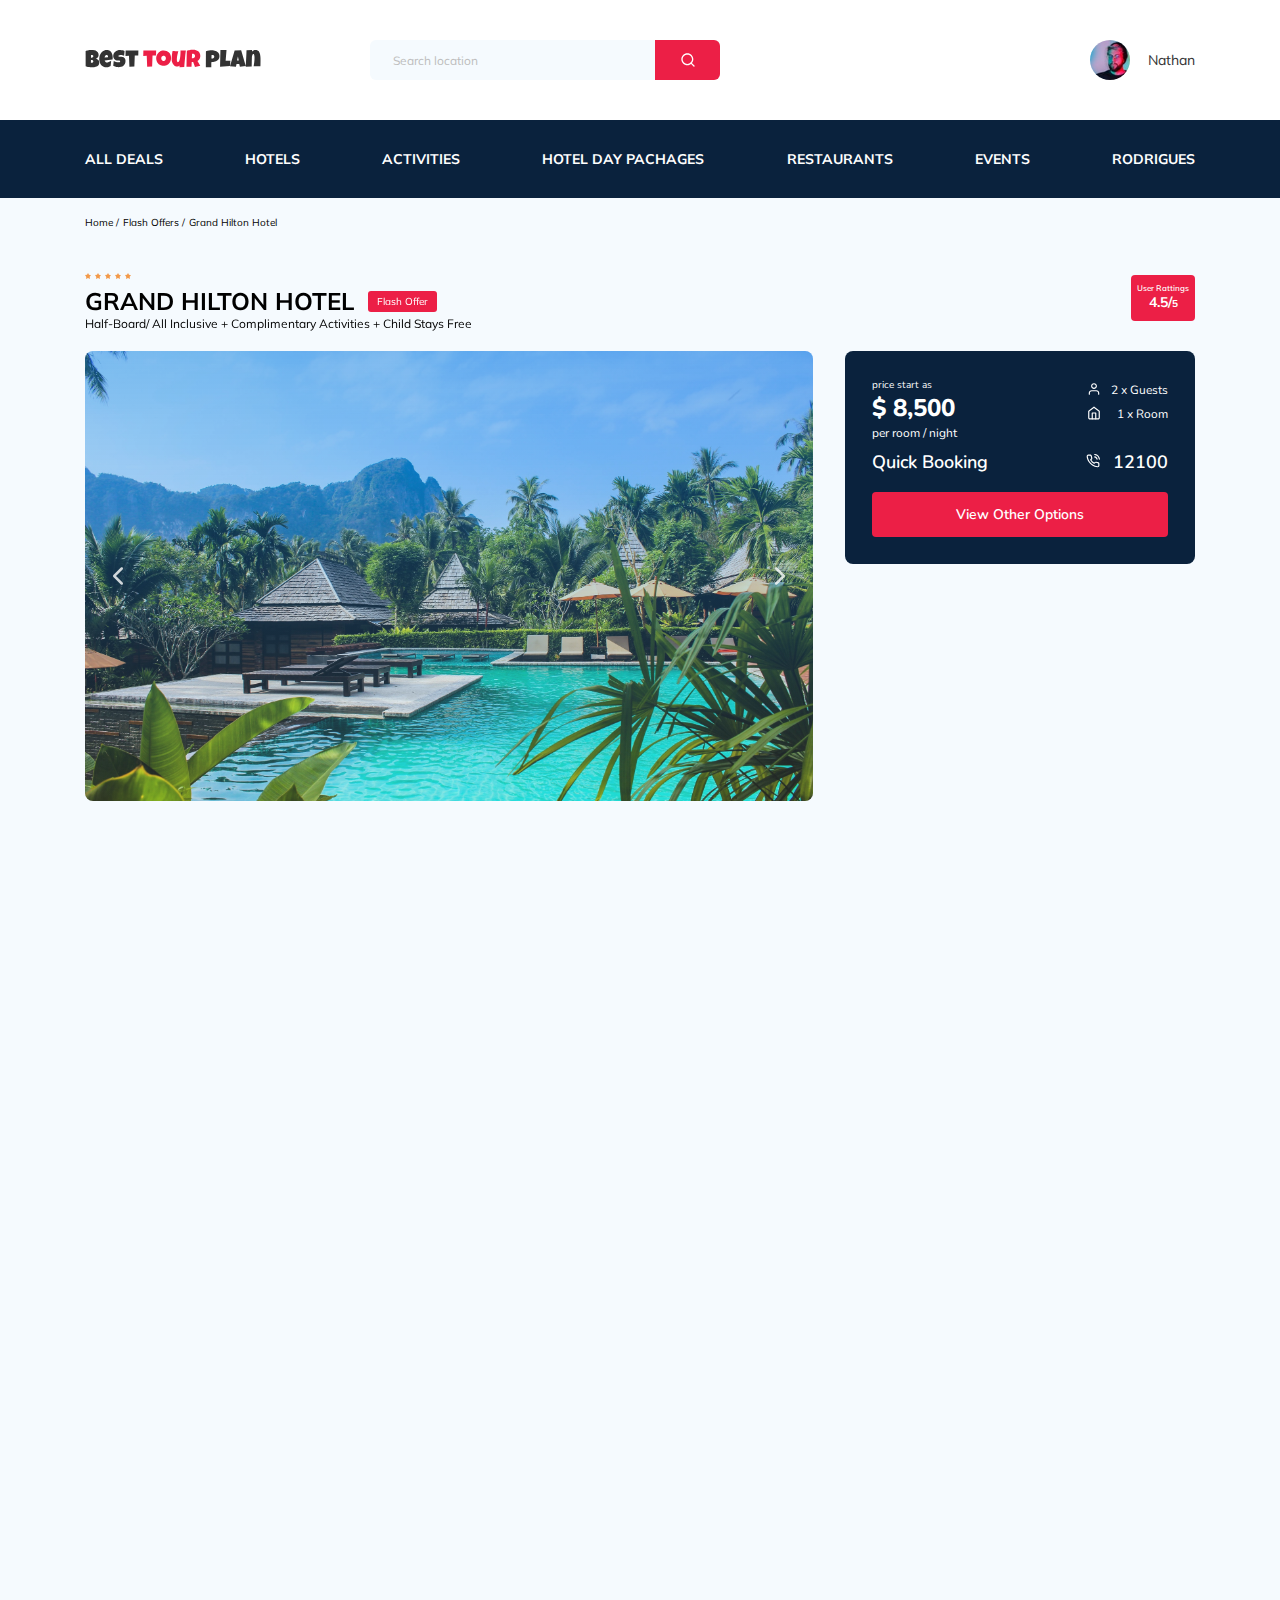
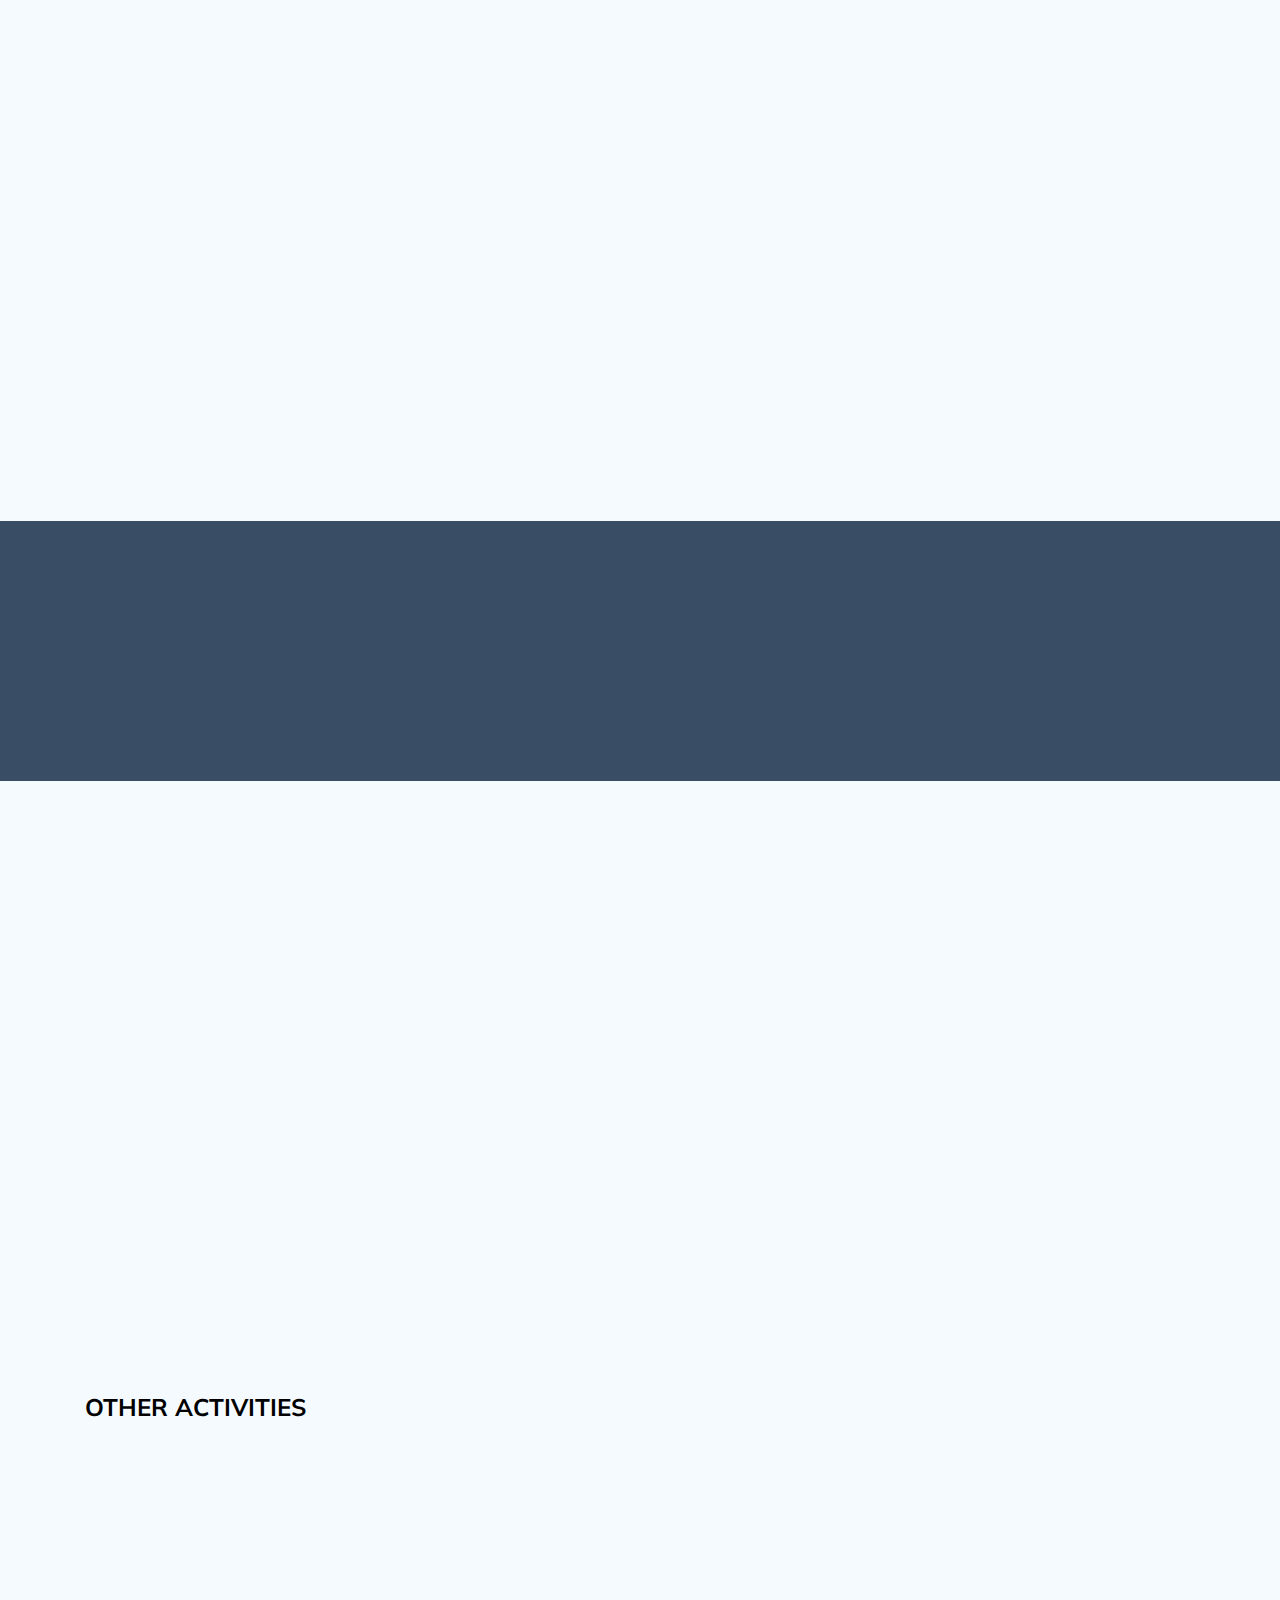
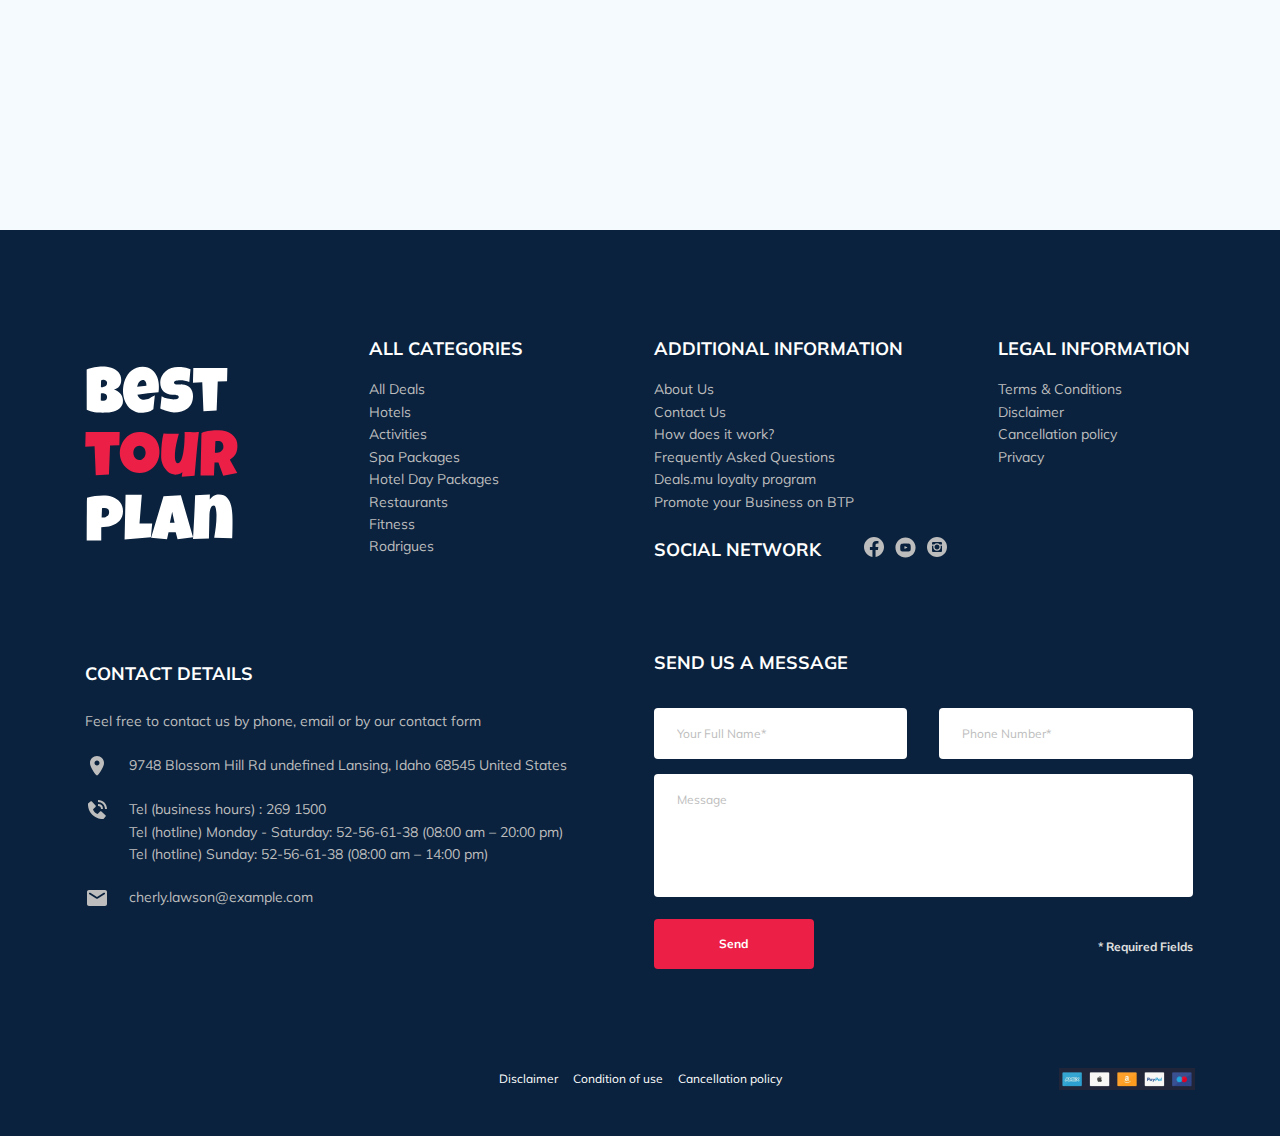
==== commit 08556756: "create: added animation for all pages" ====
--- a/index.html
+++ b/index.html
@@ -9,6 +9,7 @@
     <link rel="preconnect" href="https://fonts.gstatic.com" />
     <link href="https://fonts.googleapis.com/css2?family=Mulish:wght@300;400;600;700&family=Nunito:wght@400;600;800&display=swap" rel="stylesheet" />
     <link rel="stylesheet" href="css/swiper-bundle.min.css" />
+    <link rel="stylesheet" href="css/aos.css" />
     <link rel="stylesheet" href="css/style.css" />
     <title>Best Tour Plan - Hotel Booking</title>
   </head>
@@ -99,7 +100,7 @@
     <section class="hotel">
       <div class="container">
         <div class="hotel-info">
-          <div class="hotel-text">
+          <div class="hotel-text" data-aos="zoom-in" data-aos-delay="200">
             <div class="hotel-text__block">
               <div class="stars hotel-text__stars">
                 <img src="img/star.svg" alt="" />
@@ -116,7 +117,7 @@
             <p class="hotel-info__description">Half-Board/ All Inclusive + Complimentary Activities + Child&nbsp;Stays&nbsp;Free</p>
           </div>
           <!-- /.hotel-text -->
-          <div class="rattings hotel-rattings">
+          <div class="rattings hotel-rattings" data-aos="zoom-in" data-aos-delay="200">
             <span class="rattings__text">User Rattings</span>
             <span class="rattings__count">4.5/<span class="rattings__five">5</span></span>
           </div>
@@ -125,7 +126,7 @@
         <!-- /.hotel-info -->
         <div class="hotel-grid">
           <!-- Slider main container -->
-          <div class="hotel-slider hotel__slider swiper-container">
+          <div class="hotel-slider hotel__slider swiper-container" data-aos="fade-down" data-aos-delay="300">
             <!-- Additional required wrapper -->
             <div class="swiper-wrapper">
               <!-- Slides -->
@@ -151,7 +152,7 @@
           </div>
           <!-- /.swiper-container -->
           <div class="hotel-right">
-            <div class="booking-block">
+            <div class="booking-block" data-aos="fade-down" data-aos-delay="500">
               <div class="booking-block__info">
                 <div class="booking-block__price">
                   <span class="booking-block__start">price start as</span>
@@ -185,7 +186,7 @@
               <button class="button booking-block__button" data-toggle="modal">View Other Options</button>
             </div>
             <!-- /.booking-block -->
-            <div class="map">
+            <div class="map" data-aos="fade-down" data-aos-delay="800">
               <iframe
                 src="https://www.google.com/maps/embed?pb=!1m18!1m12!1m3!1d3955.004632620648!2d79.80141631525208!3d7.574472312153177!2m3!1f0!2f0!3f0!3m2!1i1024!2i768!4f13.1!3m3!1m2!1s0x3ae2c96110de8289%3A0x3fd7668bc2d85eb9!2sGrand%20Hilton%20Hotel!5e0!3m2!1sru!2sru!4v1620730930363!5m2!1sru!2sru"
                 class="map__item"
@@ -203,9 +204,9 @@
     </section>
     <section class="packages">
       <div class="container">
-        <h1 class="packages__title">other packages</h1>
+        <h1 class="packages__title" data-aos="zoom-in" data-aos-delay="200">other packages</h1>
         <div class="packages-wrapper">
-          <div class="packages-card packages-card--big">
+          <div class="packages-card packages-card--big" data-aos="zoom-in" data-aos-delay="300">
             <img src="img/other-package-1.jpg" alt="photo: Hotel Blue Haven" class="packages-card__img packages-card__img--big" />
             <span class="offer packages-card__offer packages-card__offer--big">Flash Offer</span>
             <div class="packages-card__info card-info card-info--big">
@@ -248,7 +249,7 @@
             <!-- /.card-info -->
           </div>
           <!-- /.packages-card-big -->
-          <div class="packages-card">
+          <div class="packages-card" data-aos="zoom-in" data-aos-delay="400">
             <img src="img/other-package-2.jpg" alt="photo: LUX* Belle Mare" class="packages-card__img" />
             <span class="offer packages-card__offer">Flash Offer</span>
             <div class="packages-card__info card-info">
@@ -278,7 +279,7 @@
             <!-- /.card-info -->
           </div>
           <!-- /.packages-card -->
-          <div class="packages-card">
+          <div class="packages-card" data-aos="zoom-in" data-aos-delay=500">
             <img src="img/other-package-3.jpg" alt="photo: White Palace" class="packages-card__img" />
             <span class="offer packages-card__offer">Flash Offer</span>
             <div class="packages-card__info card-info">
@@ -308,7 +309,7 @@
             <!-- /.card-info -->
           </div>
           <!-- /.packages-card -->
-          <div class="packages-card">
+          <div class="packages-card" data-aos="zoom-in" data-aos-delay="600">
             <img src="img/other-package-4.jpg" alt="photo: Luxury Place" class="packages-card__img" />
             <span class="offer packages-card__offer">Flash Offer</span>
             <div class="packages-card__info card-info">
@@ -338,7 +339,7 @@
             <!-- /.card-info -->
           </div>
           <!-- /.packages-card -->
-          <div class="packages-card">
+          <div class="packages-card" data-aos="zoom-in" data-aos-delay="700">
             <img src="img/other-package-5.jpg" alt="photo: Hotel Five Star" class="packages-card__img" />
             <span class="offer packages-card__offer">Flash Offer</span>
             <div class="packages-card__info card-info">
@@ -375,11 +376,11 @@
     </section>
     <section class="newsletter">
       <div class="newsletter-wrapper">
-        <h2 class="newsletter-title">
+        <h2 class="newsletter-title" data-aos="fade-right" data-aos-delay="400">
           subscribe to our
           <span class="newsletter-title__strong"> newsletter </span>
         </h2>
-        <form action="send.php" method="POST" class="subscribe newsletter__subscribe">
+        <form action="send.php" method="POST" class="subscribe newsletter__subscribe" data-aos="fade-left" data-aos-delay="400">
           <input type="email" class="subscribe__input" placeholder="Your email address" name="email" required />
           <button class="button subscribe__button">Send</button>
         </form>
@@ -388,11 +389,15 @@
     </section>
     <section class="reviews">
       <div class="container">
-        <h2 class="reviews__title">what people think about&nbsp;us</h2>
+        <h2 class="reviews__title" data-aos="fade-down"
+     data-aos-easing="linear"
+     data-aos-duration="500">what people think about&nbsp;us</h2>
         <!-- Slider main container -->
-        <div class="reviews-slider swiper-container">
+        <div class="reviews-slider swiper-container" data-aos="fade-down"
+     data-aos-easing="linear"
+     data-aos-duration="1000" >
           <!-- Additional required wrapper -->
-          <div class="swiper-wrapper reviews-slider">
+          <div class="swiper-wrapper reviews-slider" >
             <!-- Slides -->
             <div class="swiper-slide">
               <div class="reviews-slider__item">
@@ -480,25 +485,25 @@
       <div class="container">
         <h2 class="activities-title">other activities</h2>
         <div class="activities-wrapper">
-          <div class="activities-card">
+          <div class="activities-card" data-aos="fade-up" data-aos-delay="200">
             <img src="img/activities-1.jpg" alt="The curious corner of chamarel" class="activities-card__img" />
             <h3 class="activities-card__title">The curious corner of&nbsp;chamarel</h3>
             <button class="activities-card__button button" data-toggle="modal">Book now</button>
           </div>
           <!-- /.activities-card -->
-          <div class="activities-card">
+          <div class="activities-card" data-aos="fade-up" data-aos-delay="400">
             <img src="img/activities-2.jpg" alt="Gymkhana club golf course" class="activities-card__img" />
             <h3 class="activities-card__title">Gymkhana club golf course</h3>
             <button class="activities-card__button button" data-toggle="modal">Book now</button>
           </div>
           <!-- /.activities-card -->
-          <div class="activities-card">
+          <div class="activities-card" data-aos="fade-up" data-aos-delay="600">
             <img src="img/activities-3.jpg" alt="Tamarind falls hiking trip - full day" class="activities-card__img" />
             <h3 class="activities-card__title">Tamarind falls hiking trip&nbsp;-&nbsp;full day</h3>
             <button class="activities-card__button button" data-toggle="modal">Book now</button>
           </div>
           <!-- /.activities-card -->
-          <div class="activities-card">
+          <div class="activities-card" data-aos="fade-up" data-aos-delay="800">
             <img src="img/activities-4.jpg" alt="The blue marine discovery quest" class="activities-card__img" />
             <h3 class="activities-card__title">The blue marine discovery quest</h3>
             <button class="activities-card__button button" data-toggle="modal">Book now</button>
@@ -624,11 +629,11 @@
             <h3 class="footer__title footer__title--form">send us a message</h3>
             <form action="send.php" method="POST" class="footer__form form">
               <div class="footer__input-group">
-                <input type="text" class="input footer__input" placeholder="Your Full Name*" name="name" required />
+                <input type="text" class="input footer__input" placeholder="Your Full Name*" name="name" minlength="2" required />
               </div>
               <!-- /.footer__input-group -->
               <div class="footer__input-group">
-                <input type="tel" class="input footer__input phone" placeholder="Phone Number*" name="phone" required />
+                <input type="tel" class="input footer__input phone" placeholder="Phone Number*" name="phone" minlength="17" required />
               </div>
               <!-- /.footer__input-group -->
               <textarea cols="30" rows="10" class="input footer__message" placeholder="Message" name="message"></textarea>
@@ -667,8 +672,8 @@
         <a href="" class="modal__close"><img src="img/close.svg" alt="" /></a>
         <h3 class="modal__title">booking</h3>
         <form action="send.php" method="POST" class="modal__form form">
-          <input type="text" class="input modal__input" placeholder="Your Full Name*" name="name" required minlength="2" />
-          <input type="tel" class="input modal__input phone" placeholder="Phone Number*" name="phone" required />
+          <input type="text" class="input modal__input" placeholder="Your Full Name*" name="name" minlength="2" required />
+          <input type="tel" class="input modal__input phone" placeholder="Phone Number*" name="phone" minlength="17" required />
           <input type="email" class="input modal__input" placeholder="email*" name="email" required />
           <textarea cols="30" rows="10" class="input modal__message" placeholder="Message" name="message"></textarea>
           <div class="modal__bottom">
@@ -687,6 +692,7 @@
     <script src="js/jquery.mask.min.js"></script>
     <script src="js/parallax.js"></script>
     <script src="js/swiper-bundle.min.js"></script>
+    <script src="js/aos.js"></script>
     <script src="js/main.js"></script>
   </body>
 </html>
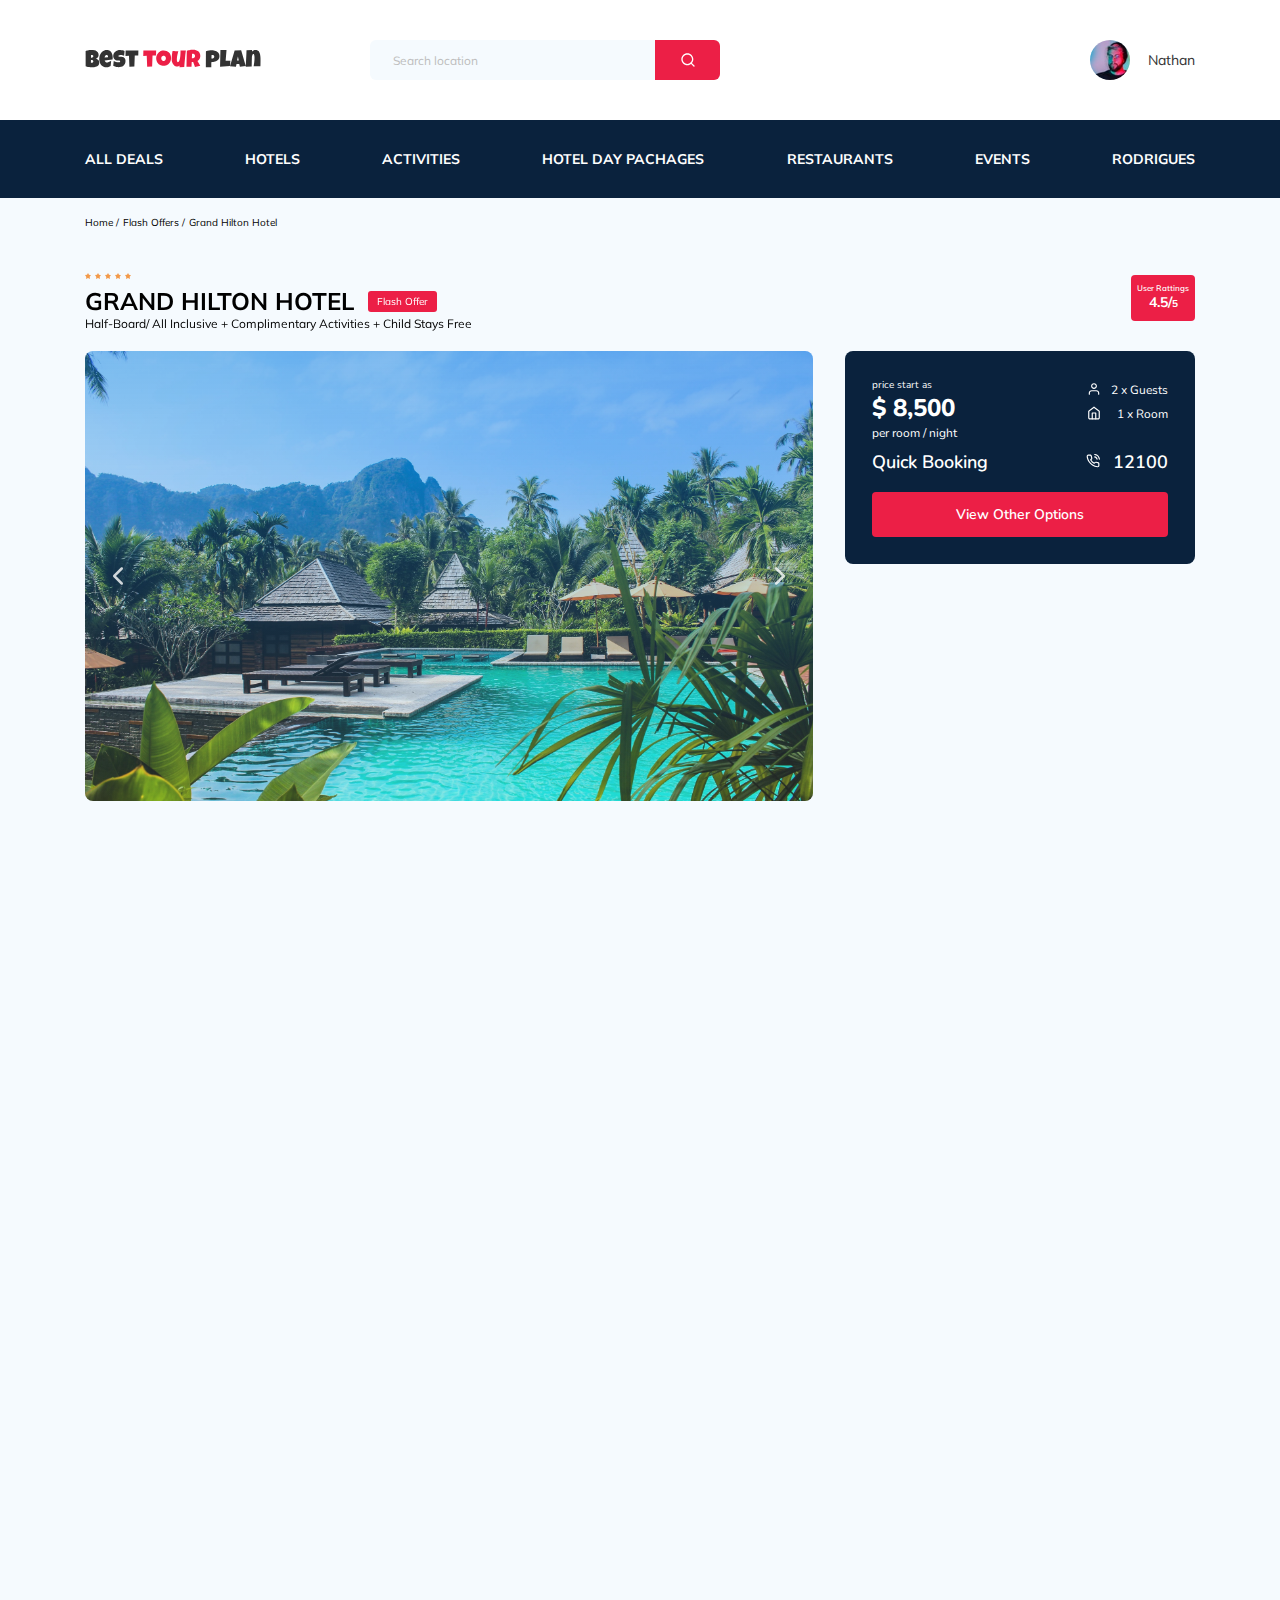
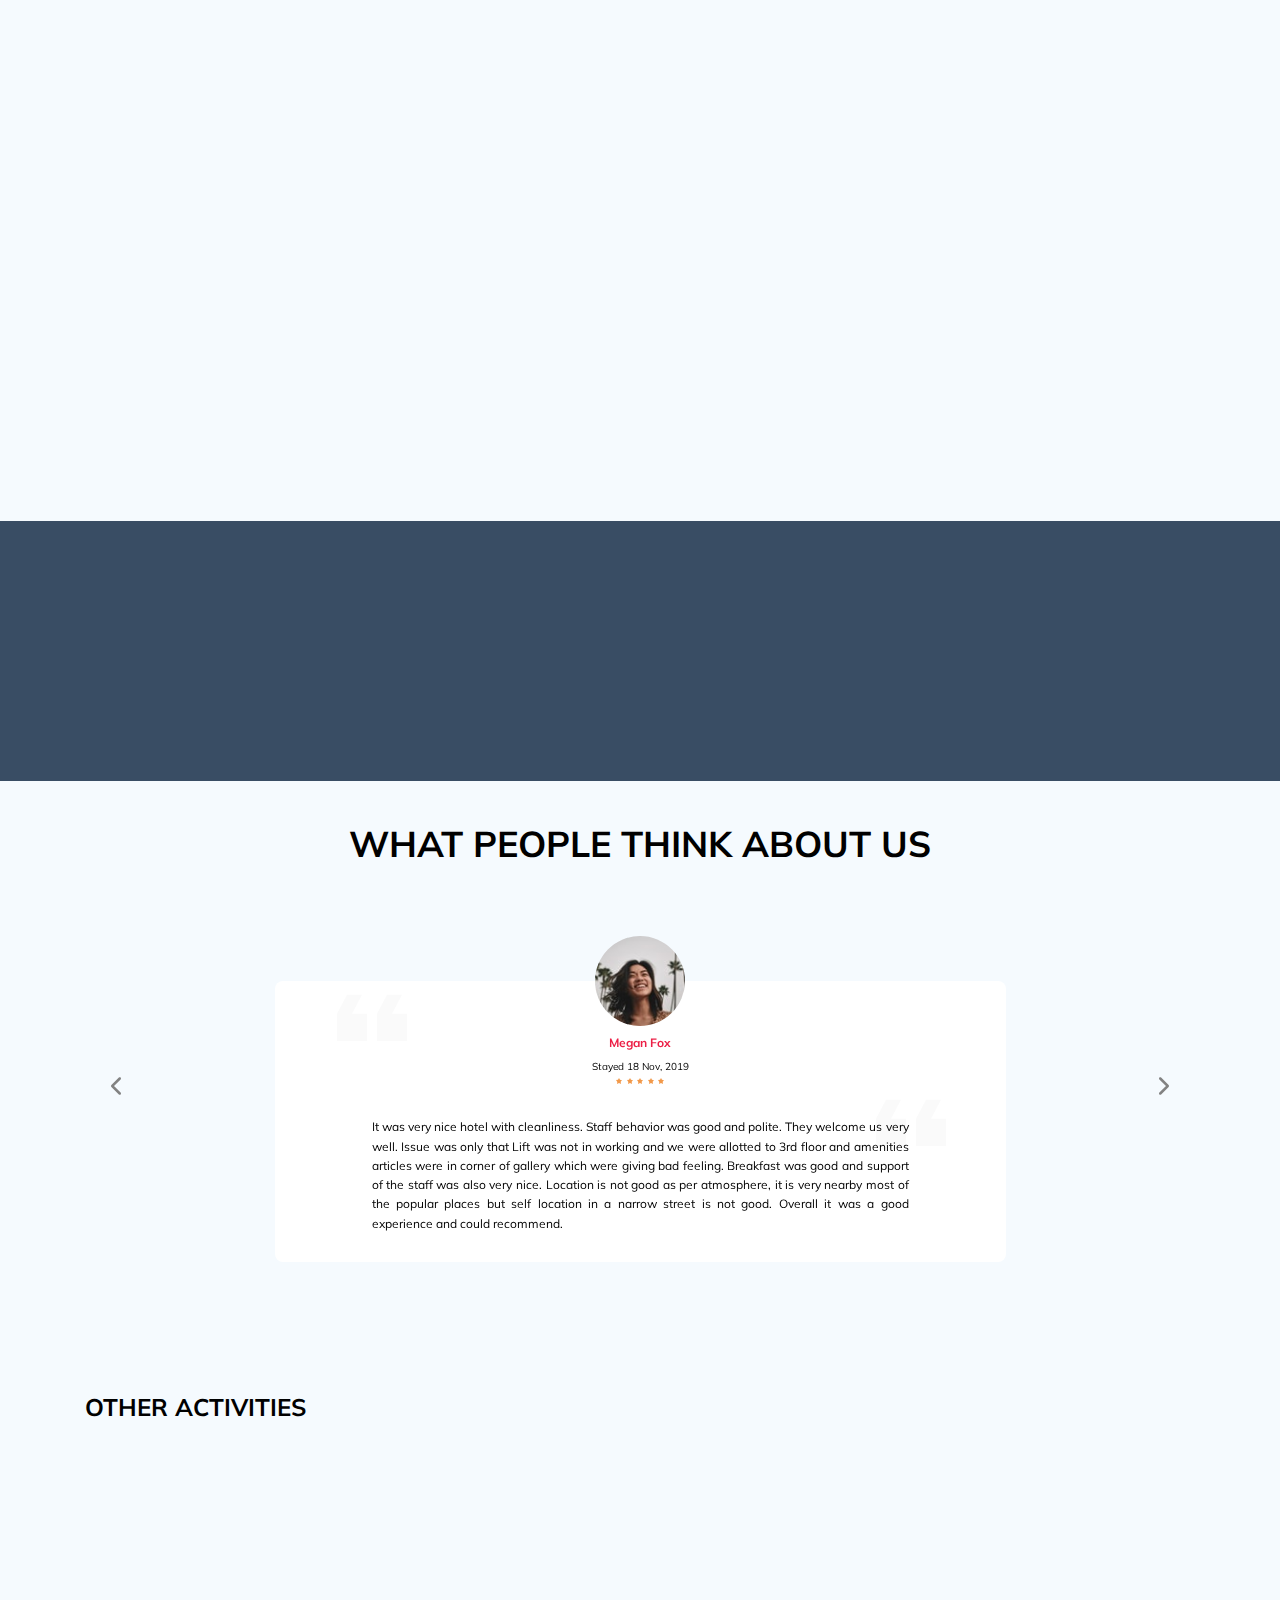
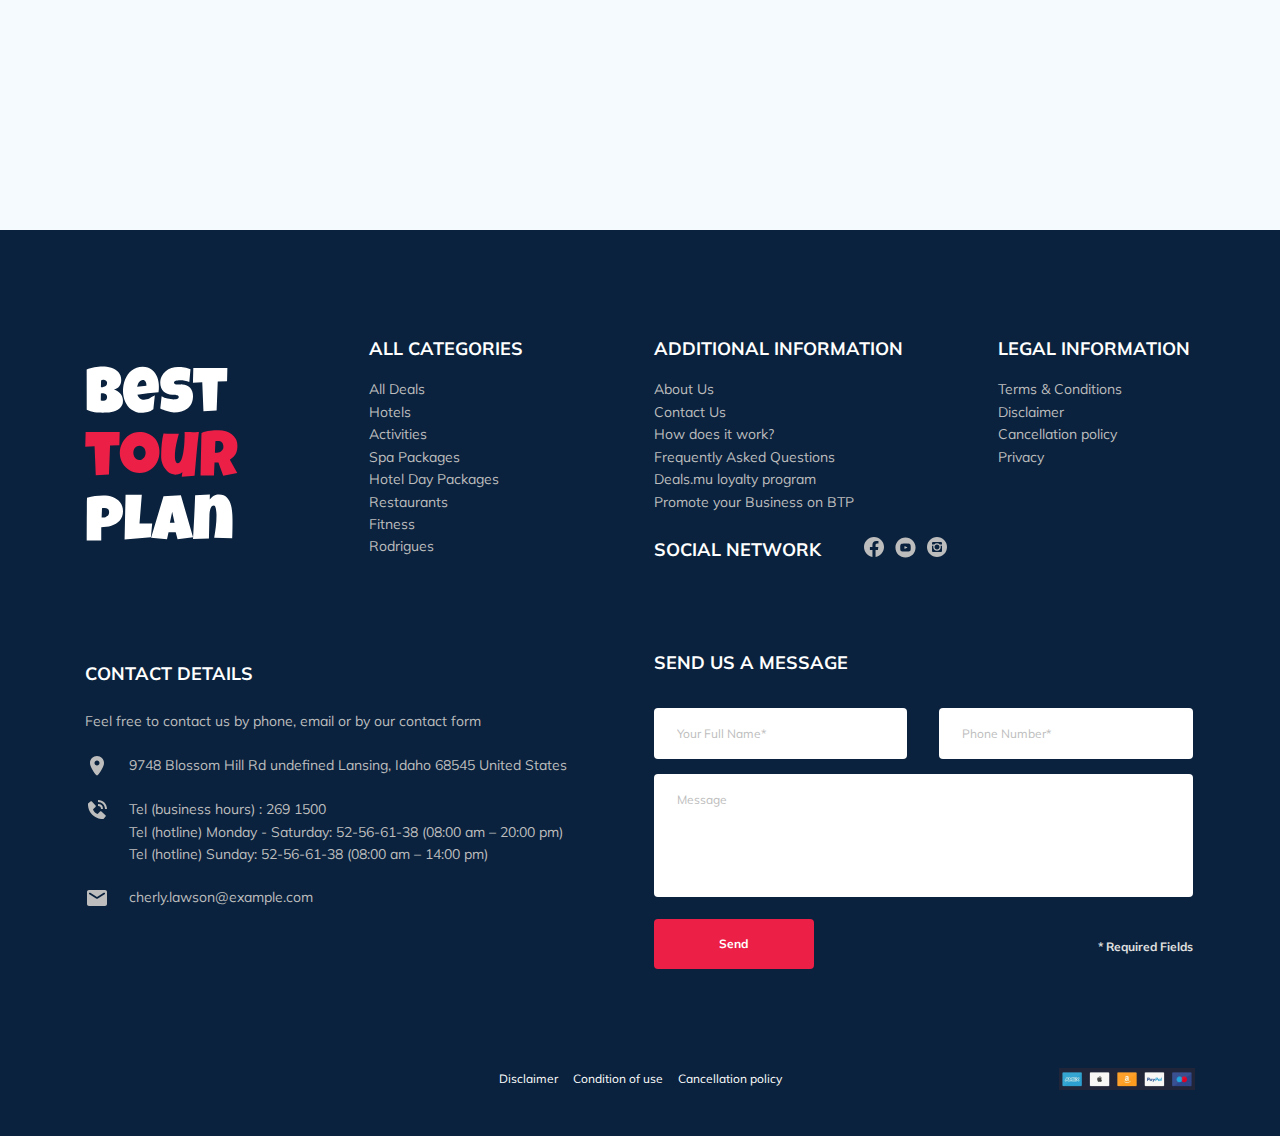
==== commit 7c268122: "fix: fixed horizontal scroll on screens <992px" ====
--- a/index.html
+++ b/index.html
@@ -126,7 +126,7 @@
         <!-- /.hotel-info -->
         <div class="hotel-grid">
           <!-- Slider main container -->
-          <div class="hotel-slider hotel__slider swiper-container" data-aos="fade-down" data-aos-delay="300">
+          <div class="hotel-slider hotel__slider swiper-container">
             <!-- Additional required wrapper -->
             <div class="swiper-wrapper">
               <!-- Slides -->
@@ -205,8 +205,8 @@
     <section class="packages">
       <div class="container">
         <h1 class="packages__title" data-aos="zoom-in" data-aos-delay="200">other packages</h1>
-        <div class="packages-wrapper">
-          <div class="packages-card packages-card--big" data-aos="zoom-in" data-aos-delay="300">
+        <div class="packages-wrapper" data-aos="zoom-in" data-aos-delay="700">
+          <div class="packages-card packages-card--big">
             <img src="img/other-package-1.jpg" alt="photo: Hotel Blue Haven" class="packages-card__img packages-card__img--big" />
             <span class="offer packages-card__offer packages-card__offer--big">Flash Offer</span>
             <div class="packages-card__info card-info card-info--big">
@@ -249,7 +249,7 @@
             <!-- /.card-info -->
           </div>
           <!-- /.packages-card-big -->
-          <div class="packages-card" data-aos="zoom-in" data-aos-delay="400">
+          <div class="packages-card">
             <img src="img/other-package-2.jpg" alt="photo: LUX* Belle Mare" class="packages-card__img" />
             <span class="offer packages-card__offer">Flash Offer</span>
             <div class="packages-card__info card-info">
@@ -279,7 +279,7 @@
             <!-- /.card-info -->
           </div>
           <!-- /.packages-card -->
-          <div class="packages-card" data-aos="zoom-in" data-aos-delay=500">
+          <div class="packages-card">
             <img src="img/other-package-3.jpg" alt="photo: White Palace" class="packages-card__img" />
             <span class="offer packages-card__offer">Flash Offer</span>
             <div class="packages-card__info card-info">
@@ -309,7 +309,7 @@
             <!-- /.card-info -->
           </div>
           <!-- /.packages-card -->
-          <div class="packages-card" data-aos="zoom-in" data-aos-delay="600">
+          <div class="packages-card">
             <img src="img/other-package-4.jpg" alt="photo: Luxury Place" class="packages-card__img" />
             <span class="offer packages-card__offer">Flash Offer</span>
             <div class="packages-card__info card-info">
@@ -339,7 +339,7 @@
             <!-- /.card-info -->
           </div>
           <!-- /.packages-card -->
-          <div class="packages-card" data-aos="zoom-in" data-aos-delay="700">
+          <div class="packages-card">
             <img src="img/other-package-5.jpg" alt="photo: Hotel Five Star" class="packages-card__img" />
             <span class="offer packages-card__offer">Flash Offer</span>
             <div class="packages-card__info card-info">
@@ -389,15 +389,11 @@
     </section>
     <section class="reviews">
       <div class="container">
-        <h2 class="reviews__title" data-aos="fade-down"
-     data-aos-easing="linear"
-     data-aos-duration="500">what people think about&nbsp;us</h2>
+        <h2 class="reviews__title">what people think about&nbsp;us</h2>
         <!-- Slider main container -->
-        <div class="reviews-slider swiper-container" data-aos="fade-down"
-     data-aos-easing="linear"
-     data-aos-duration="1000" >
+        <div class="reviews-slider swiper-container">
           <!-- Additional required wrapper -->
-          <div class="swiper-wrapper reviews-slider" >
+          <div class="swiper-wrapper reviews-slider">
             <!-- Slides -->
             <div class="swiper-slide">
               <div class="reviews-slider__item">
--- a/css/style.css
+++ b/css/style.css
@@ -1446,6 +1446,10 @@
   color: inherit;
 }
 
+.rights__fb:hover {
+  color: red;
+}
+
 .modal {
   visibility: hidden;
 }
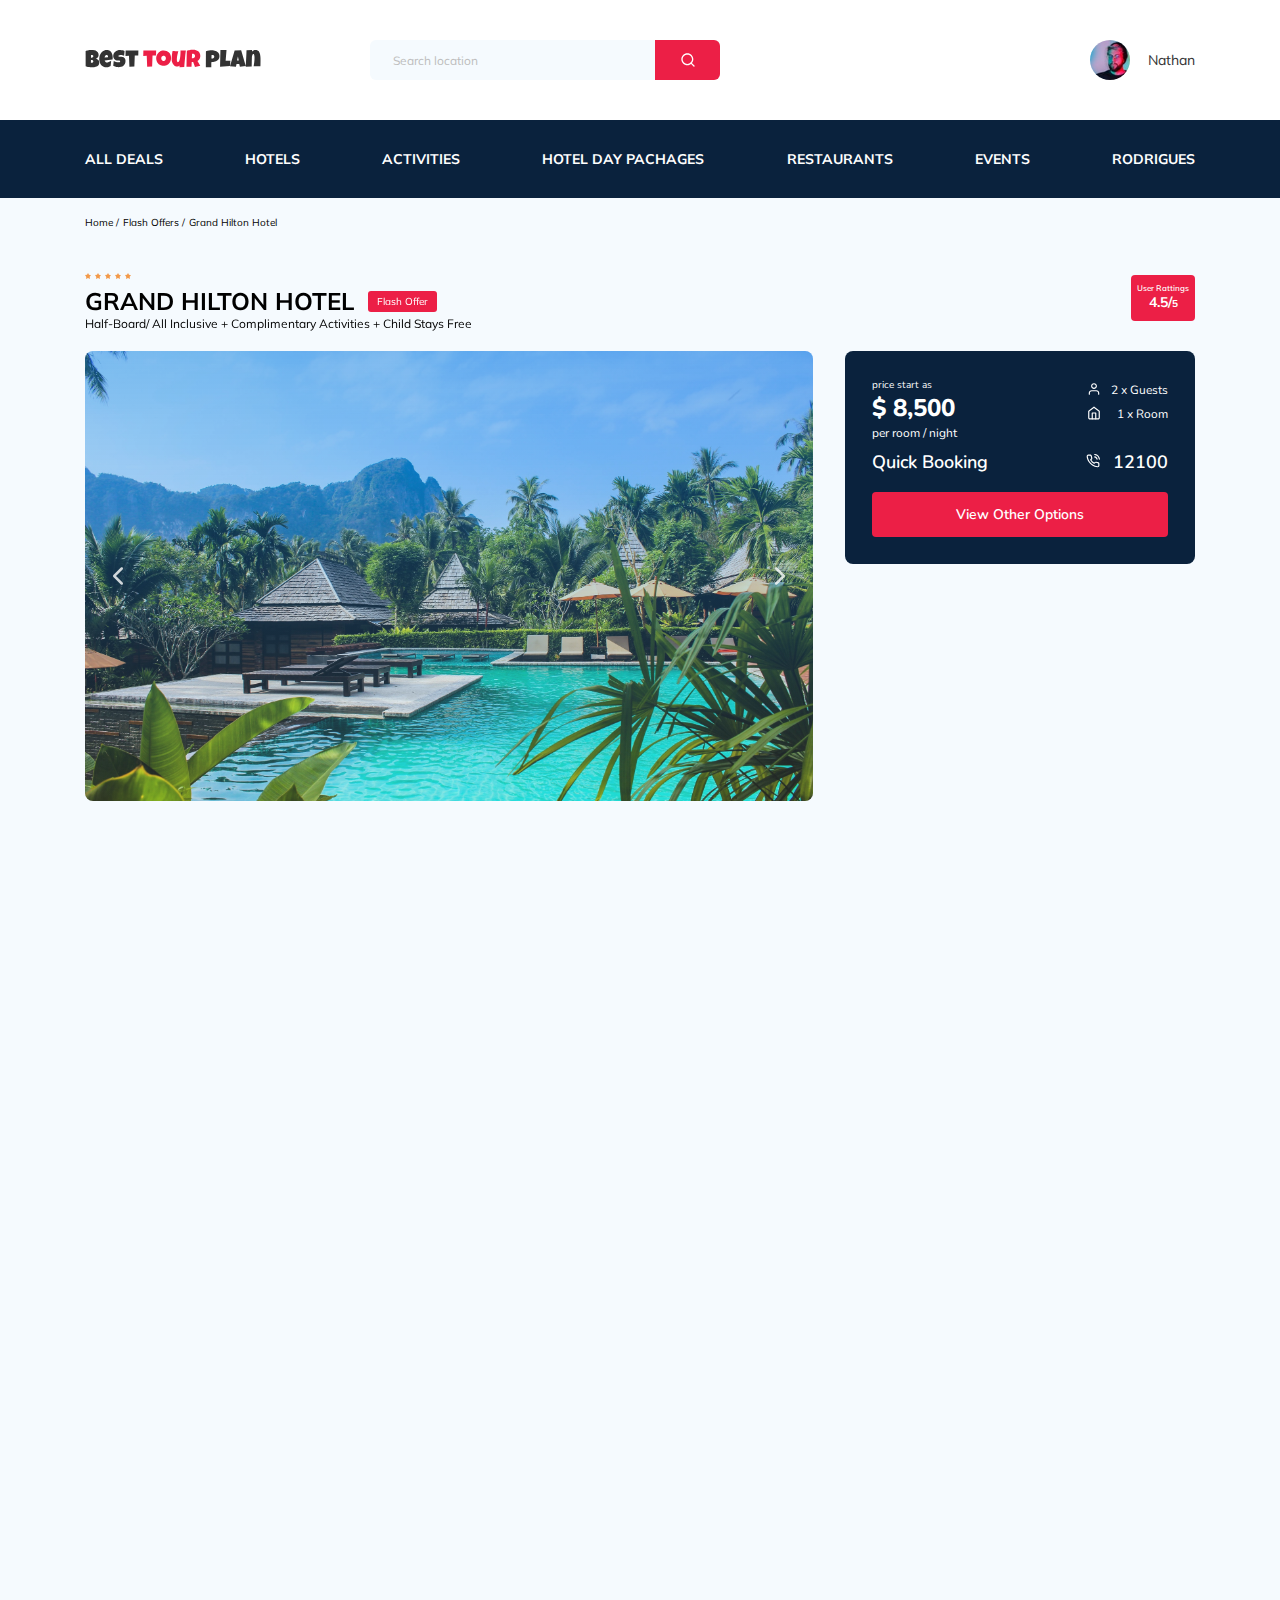
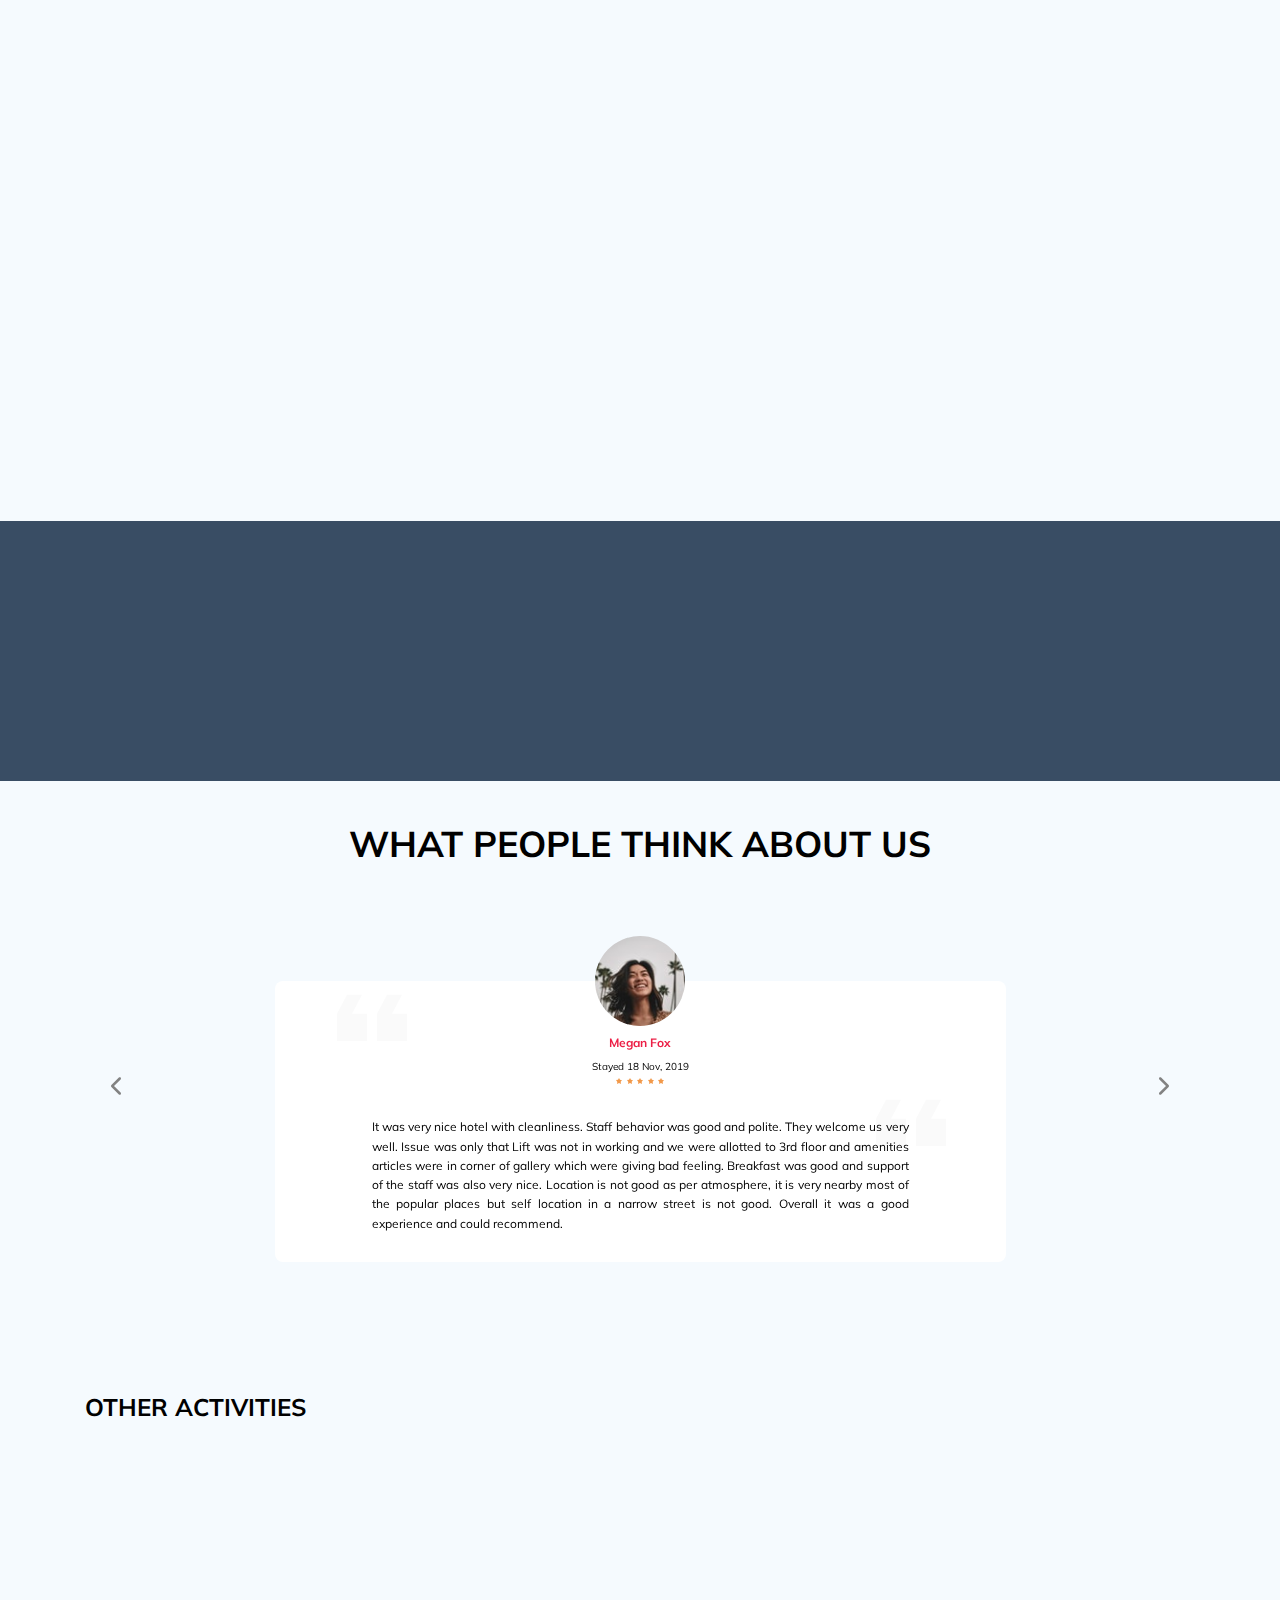
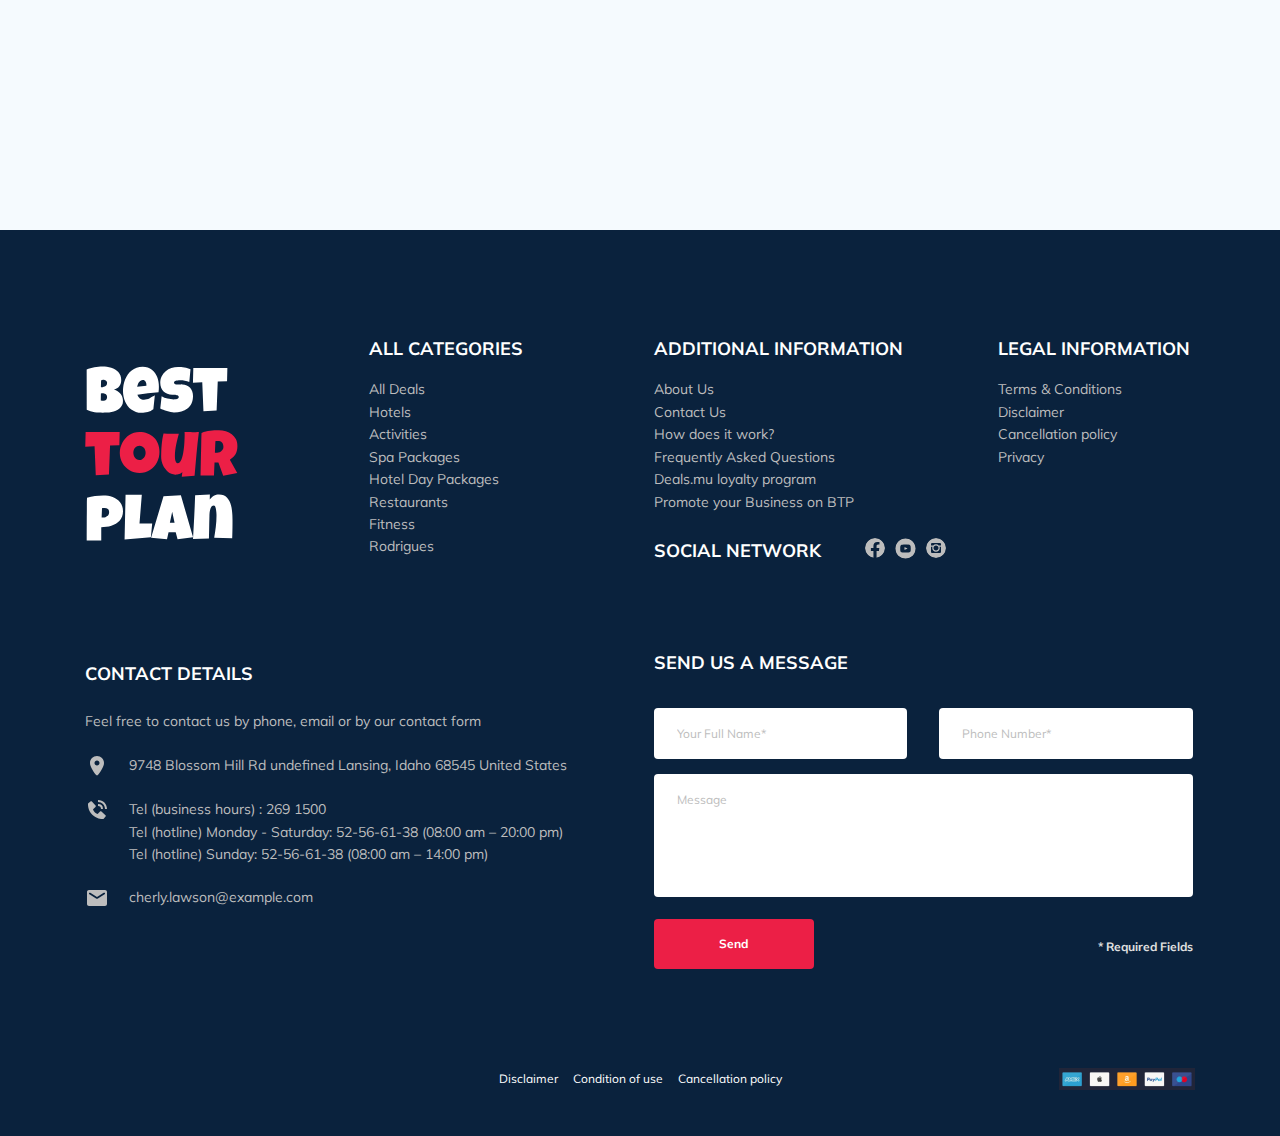
==== commit b85e5008: "create: added hover for all buttons and links" ====
--- a/index.html
+++ b/index.html
@@ -571,9 +571,15 @@
           <div class="footer__social-network">
             <h3 class="footer__title footer__title--inline">social network</h3>
             <div class="footer__social-links">
-              <a href="https://www.facebook.com/" target="_blank"><img src="img/fb.svg" alt="link: facebook" /></a>
-              <a href="https://www.youtube.com/" target="_blank"><img src="img/yt.svg" alt="link: youtube" /></a>
-              <a href="https://www.instagram.com/" target="_blank"><img src="img/inst.svg" alt="link: instagram" /></a>
+              <a href="https://www.facebook.com/" target="_blank">
+                <img class="footer__social-icon" src="img/fb.svg" alt="link: facebook" />
+              </a>
+              <a href="https://www.youtube.com/" target="_blank">
+                <img class="footer__social-icon" src="img/yt.svg" alt="link: youtube" />
+              </a>
+              <a href="https://www.instagram.com/" target="_blank">
+                <img class="footer__social-icon" src="img/inst.svg" alt="link: instagram" />
+              </a>
             </div>
             <!-- /.footer__social-links -->
           </div>
@@ -607,16 +613,19 @@
               <li class="footer__item contact-details__item">
                 <img src="img/phone.svg" class="contact-details__icon" alt="icon:phone" />
                 <span>
-                  Tel (business hours) : <a href="tel:2691500">269 1500</a> <br />
+                  Tel (business hours) : <a class="contact-details__link" href="tel:2691500">269 1500</a> <br />
                   Tel (hotline) Monday - Saturday:
-                  <a href="tel:52566138">52&#x2060;-&#x2060;56&#x2060;-&#x2060;&#x2060;61&#x2060;-&#x2060;38</a> (08:00 am – 20:00 pm) <br />
-                  Tel (hotline) Sunday: <a href="tel:52566138">52&#x2060;-&#x2060;56&#x2060;-&#x2060;61&#x2060;-&#x2060;38</a> (08:00 am – 14:00 pm)
+                  <a class="contact-details__link" href="tel:52566138">52&#x2060;-&#x2060;56&#x2060;-&#x2060;&#x2060;61&#x2060;-&#x2060;38</a> (08:00
+                  am – 20:00 pm) <br />
+                  Tel (hotline) Sunday:
+                  <a class="contact-details__link" href="tel:52566138">52&#x2060;-&#x2060;56&#x2060;-&#x2060;61&#x2060;-&#x2060;38</a> (08:00 am –
+                  14:00 pm)
                   <br />
                 </span>
               </li>
               <li class="footer__item contact-details__item">
                 <img src="img/email.svg" class="contact-details__icon" alt="" />
-                <a href="mailto:cherly.lawson@example.com">cherly.lawson@example.com</a>
+                <a class="contact-details__link" href="mailto:cherly.lawson@example.com">cherly.lawson@example.com</a>
               </li>
             </ul>
           </div>
--- a/css/style.css
+++ b/css/style.css
@@ -362,9 +362,12 @@
 
 .button {
   background-color: #EC1F46;
-  border: none;
   cursor: pointer;
   color: #fff;
+}
+
+.button:hover {
+  background-color: #8f001f;
 }
 
 a {
@@ -447,6 +450,10 @@
 .navbar-menu__link {
   text-decoration: none;
   color: #fff;
+}
+
+.navbar-menu__link:hover {
+  color: #EC1F46;
 }
 
 .search {
@@ -1278,6 +1285,16 @@
   justify-content: space-between;
 }
 
+.footer__social-icon {
+  border: 1px solid transparent;
+  border-radius: 50%;
+}
+
+.footer__social-icon:hover {
+  border: 1px solid #fff;
+  border-radius: 50%;
+}
+
 .footer__legal {
   justify-self: end;
   margin-right: 5px;
@@ -1336,6 +1353,11 @@
   color: inherit;
 }
 
+.footer__link:hover {
+  color: #fff;
+  text-decoration: underline;
+}
+
 .footer__text {
   margin: 0 0 22px;
   font-weight: normal;
@@ -1409,6 +1431,11 @@
   width: 24px;
 }
 
+.contact-details__link:hover {
+  color: #fff;
+  text-decoration: underline;
+}
+
 .rights {
   display: flex;
   align-items: center;
@@ -1446,8 +1473,9 @@
   color: inherit;
 }
 
-.rights__fb:hover {
-  color: red;
+.rights__link:hover {
+  color: #fff;
+  text-decoration: underline;
 }
 
 .modal {
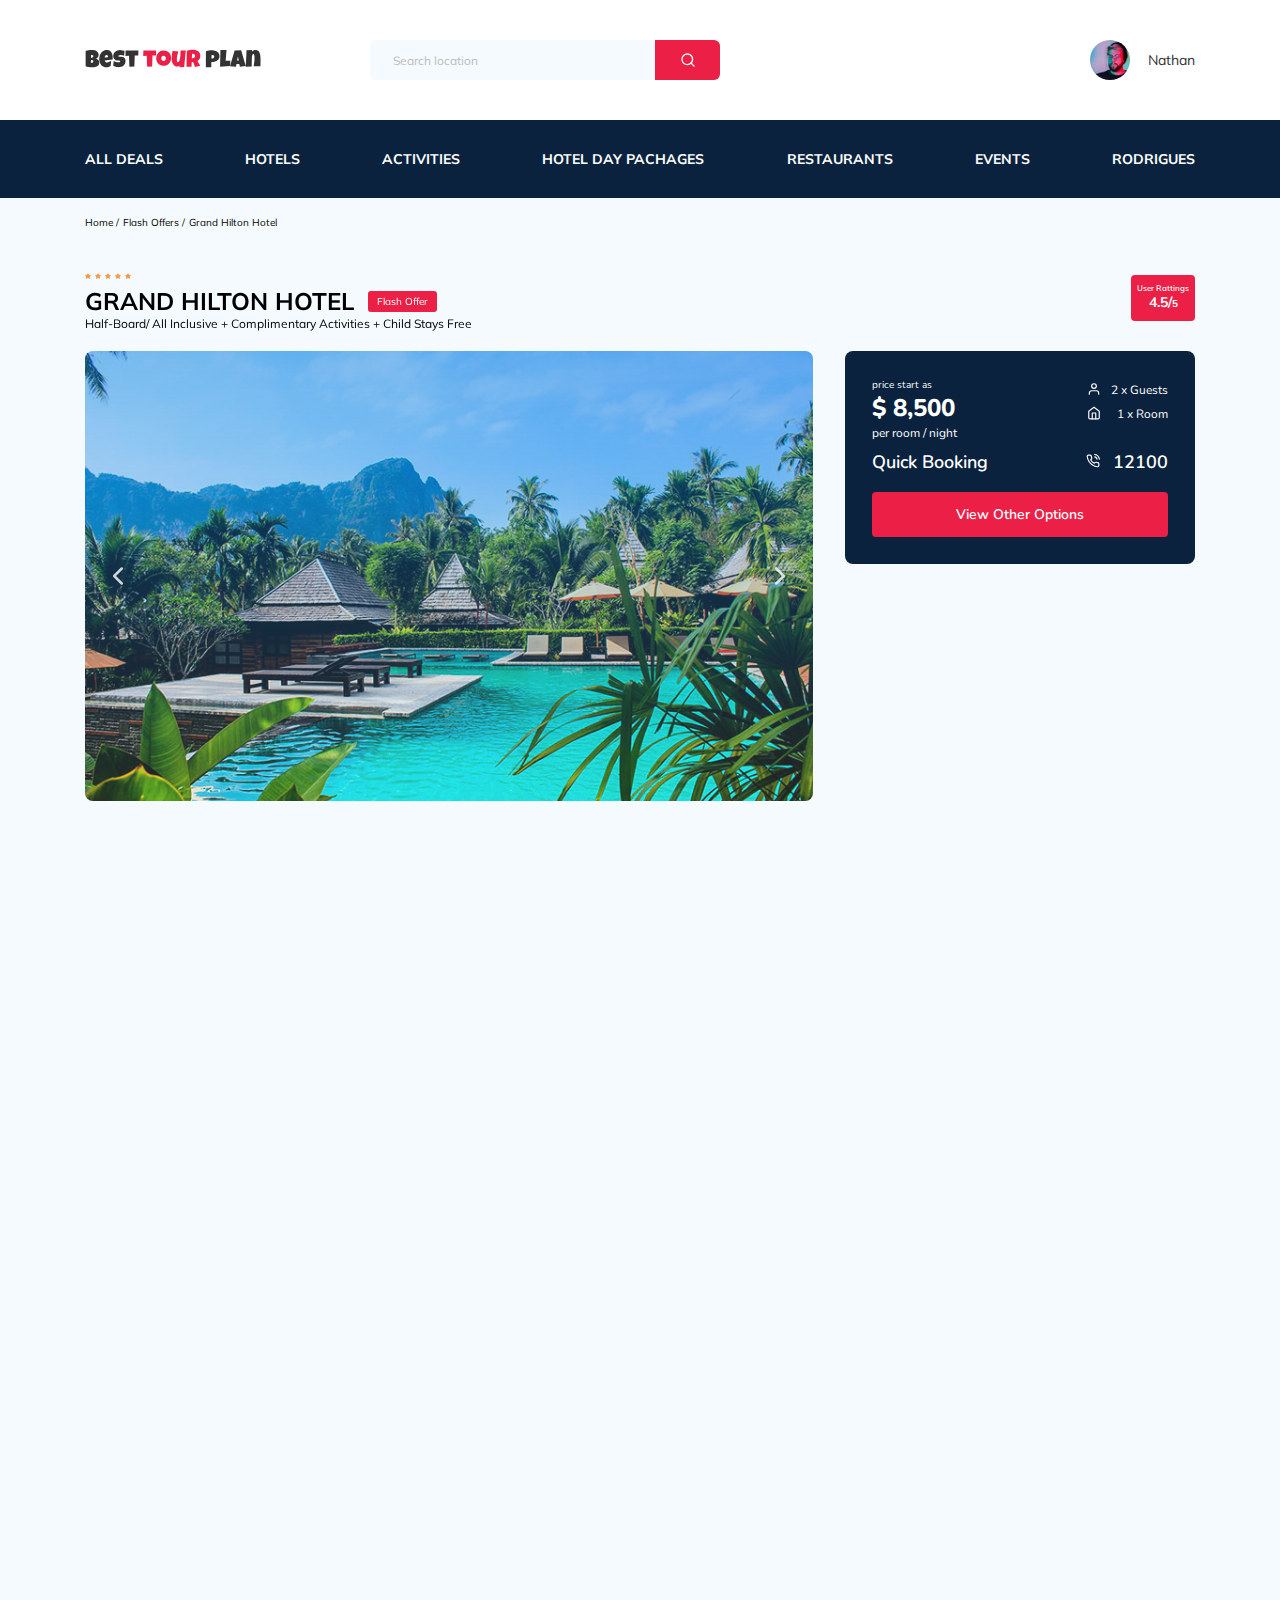
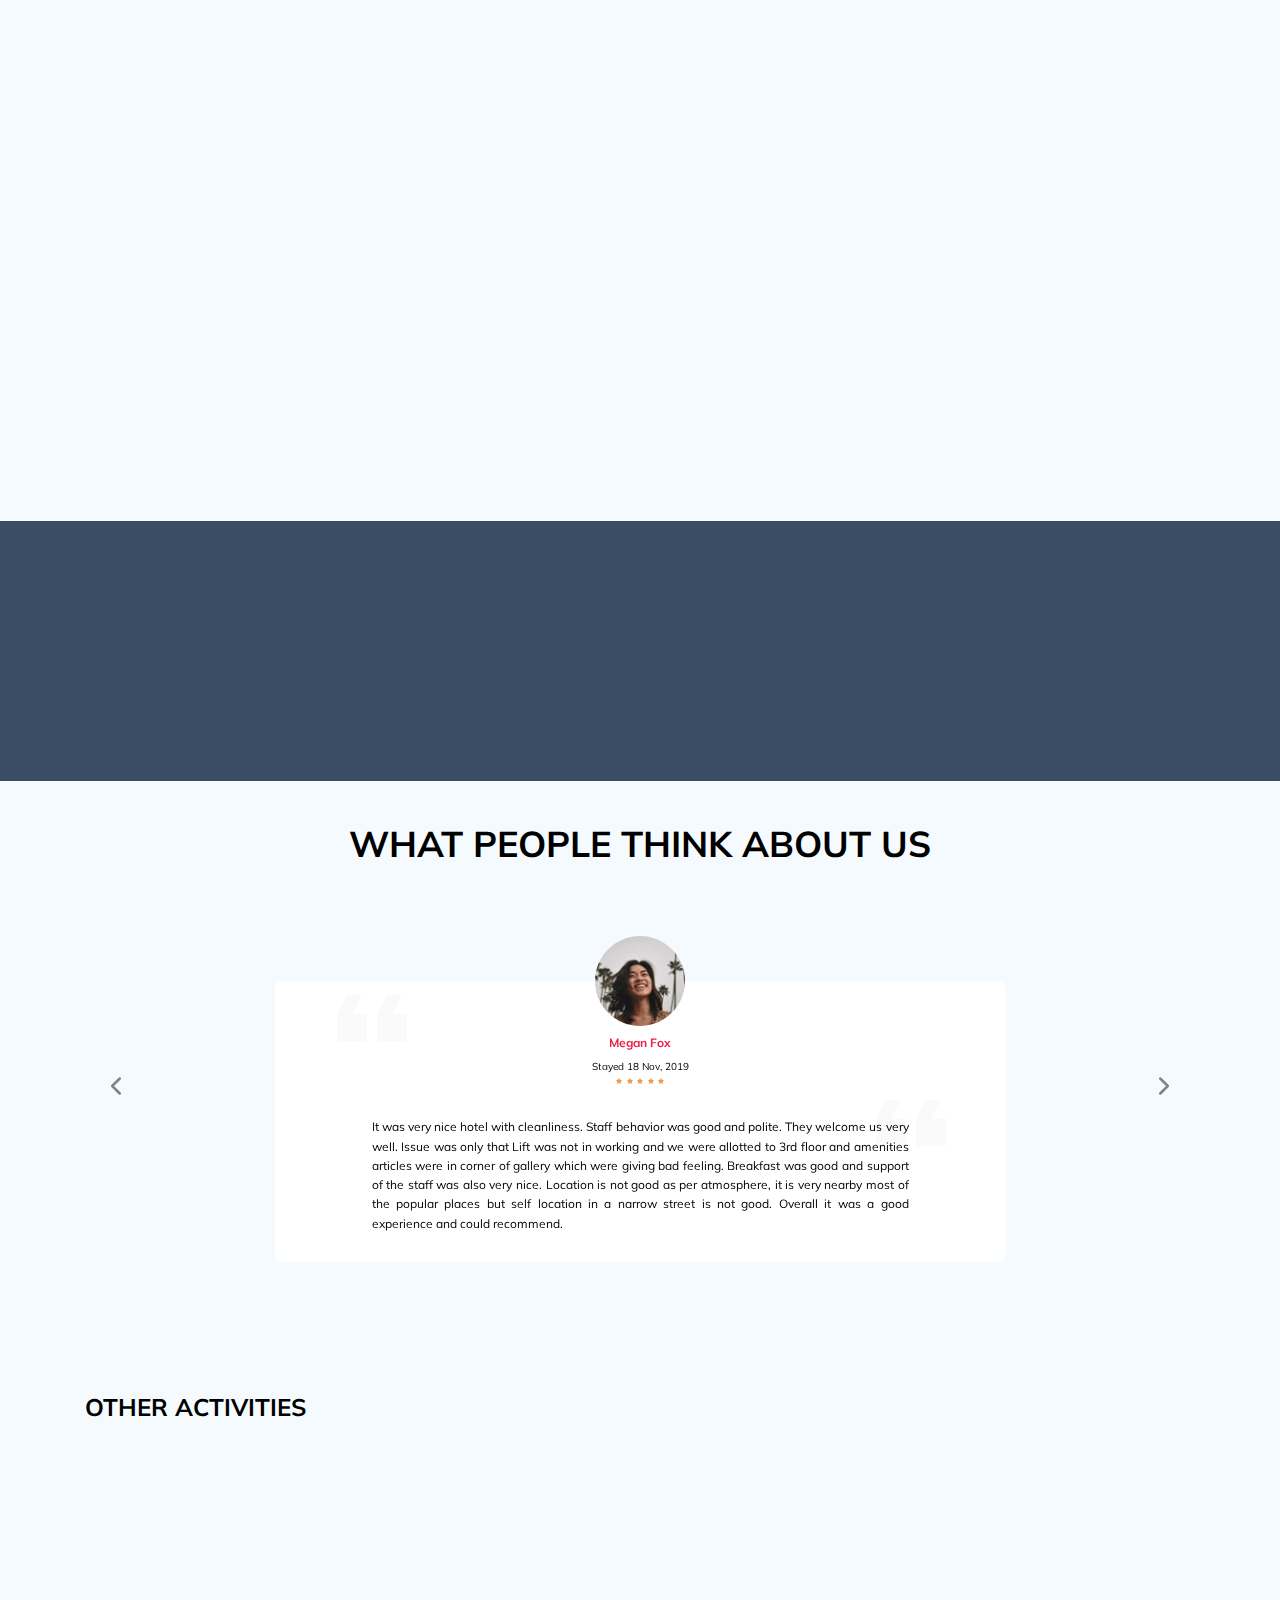
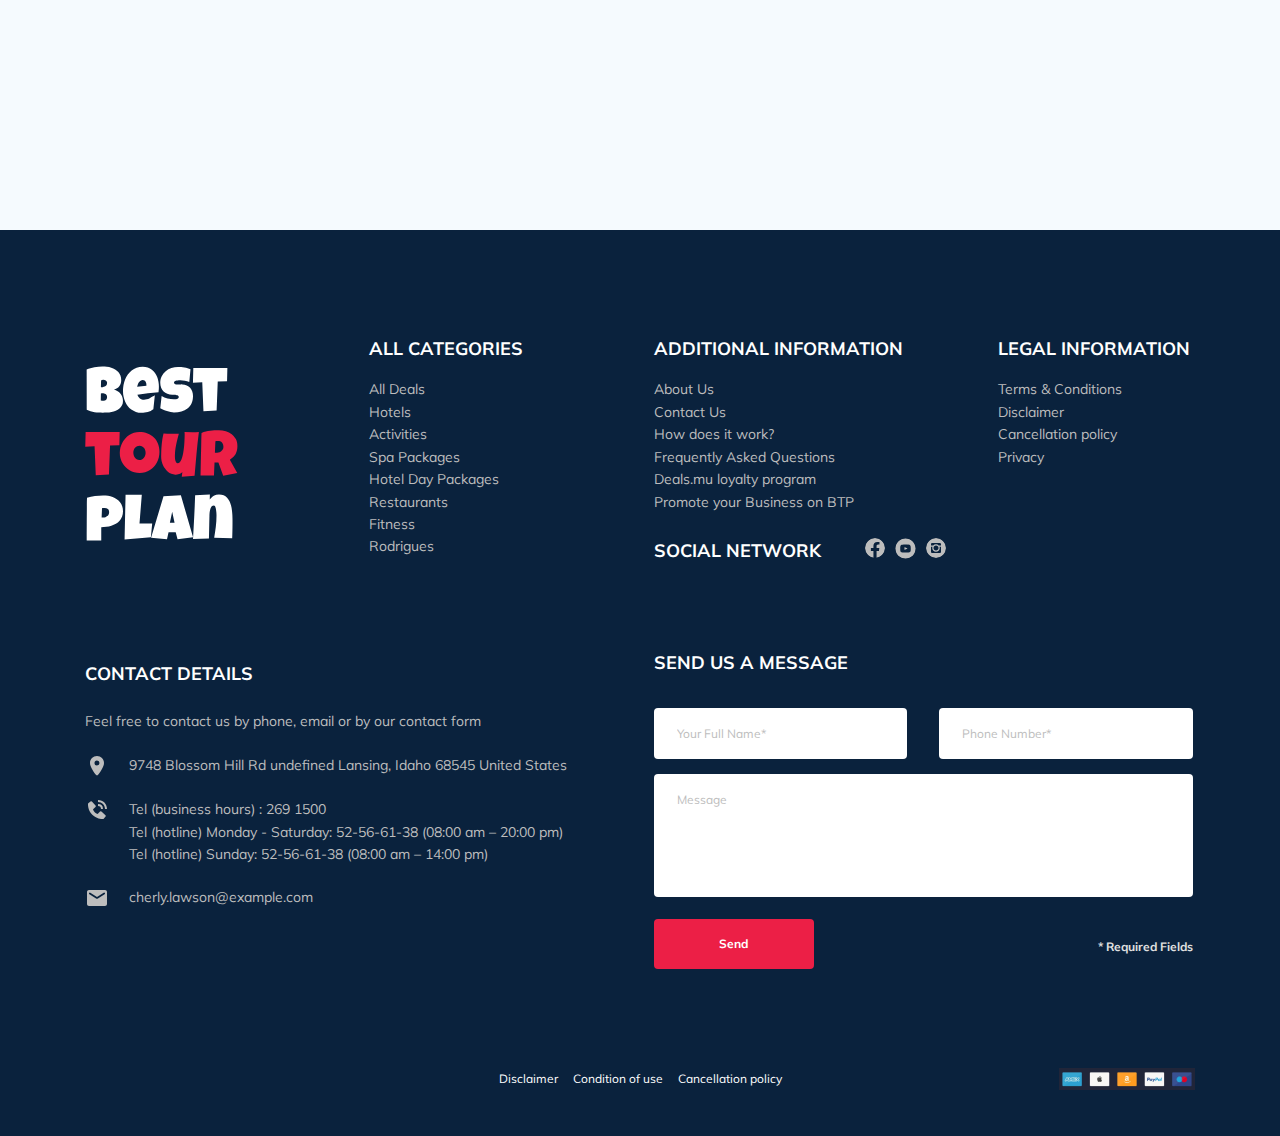
==== commit 183987a0: "fix: fixed mobile menu horizontal scroll and user font" ====
--- a/index.html
+++ b/index.html
@@ -26,7 +26,7 @@
               <img src="img/search.svg" alt="search-button" />
             </button>
           </form>
-          <a href="" class="user navbar-user navbar-user--mobile--hidden">
+          <a href="#" class="user navbar-user navbar-user--mobile--hidden">
             <img src="img/avatar.jpg" alt="" class="user__avatar" />
             <span class="user__name">Nathan</span>
           </a>
@@ -131,7 +131,7 @@
             <div class="swiper-wrapper">
               <!-- Slides -->
               <div class="swiper-slide hotel-slider__slide">
-                <img class="hotel-slider__img" src="img/slide-1.jpg" alt="slide" />
+                <img class="hotel-slider__img" srcset="img/slide-1-700.jpg 360w" sizes="(max-width: 768px)" src="img/slide-1.jpg" alt="slide" />
               </div>
               <div class="swiper-slide hotel-slider__slide">
                 <img class="hotel-slider__img" src="img/slide-2.jpg" alt="slide" />
@@ -513,7 +513,7 @@
     <footer class="footer">
       <div class="container">
         <div class="footer-wrapper">
-          <a href="#" class="footer__logo"><img src="img/vertical-logo.svg" alt="icon:logo" /></a>
+          <a href="index.html" class="footer__logo"><img src="img/vertical-logo.svg" alt="icon:logo" /></a>
           <div class="footer__list footer__categories">
             <h3 class="footer__title">all categories</h3>
             <ul class="footer__ul">
--- a/css/style.css
+++ b/css/style.css
@@ -1,2223 +1,2 @@
-/*! normalize.css v8.0.1 | MIT License | github.com/necolas/normalize.css */
-/* Document
-   ========================================================================== */
-/**
- * 1. Correct the line height in all browsers.
- * 2. Prevent adjustments of font size after orientation changes in iOS.
- */
-html {
-  line-height: 1.15;
-  /* 1 */
-  -webkit-text-size-adjust: 100%;
-  /* 2 */
-}
-
-/* Sections
-   ========================================================================== */
-/**
- * Remove the margin in all browsers.
- */
-body {
-  margin: 0;
-}
-
-/**
- * Render the `main` element consistently in IE.
- */
-main {
-  display: block;
-}
-
-/**
- * Correct the font size and margin on `h1` elements within `section` and
- * `article` contexts in Chrome, Firefox, and Safari.
- */
-h1 {
-  font-size: 2em;
-  margin: 0.67em 0;
-}
-
-/* Grouping content
-   ========================================================================== */
-/**
- * 1. Add the correct box sizing in Firefox.
- * 2. Show the overflow in Edge and IE.
- */
-hr {
-  box-sizing: content-box;
-  /* 1 */
-  height: 0;
-  /* 1 */
-  overflow: visible;
-  /* 2 */
-}
-
-/**
- * 1. Correct the inheritance and scaling of font size in all browsers.
- * 2. Correct the odd `em` font sizing in all browsers.
- */
-pre {
-  font-family: monospace, monospace;
-  /* 1 */
-  font-size: 1em;
-  /* 2 */
-}
-
-/* Text-level semantics
-   ========================================================================== */
-/**
- * Remove the gray background on active links in IE 10.
- */
-a {
-  background-color: transparent;
-}
-
-/**
- * 1. Remove the bottom border in Chrome 57-
- * 2. Add the correct text decoration in Chrome, Edge, IE, Opera, and Safari.
- */
-abbr[title] {
-  border-bottom: none;
-  /* 1 */
-  text-decoration: underline;
-  /* 2 */
-  text-decoration: underline dotted;
-  /* 2 */
-}
-
-/**
- * Add the correct font weight in Chrome, Edge, and Safari.
- */
-b,
-strong {
-  font-weight: bolder;
-}
-
-/**
- * 1. Correct the inheritance and scaling of font size in all browsers.
- * 2. Correct the odd `em` font sizing in all browsers.
- */
-code,
-kbd,
-samp {
-  font-family: monospace, monospace;
-  /* 1 */
-  font-size: 1em;
-  /* 2 */
-}
-
-/**
- * Add the correct font size in all browsers.
- */
-small {
-  font-size: 80%;
-}
-
-/**
- * Prevent `sub` and `sup` elements from affecting the line height in
- * all browsers.
- */
-sub,
-sup {
-  font-size: 75%;
-  line-height: 0;
-  position: relative;
-  vertical-align: baseline;
-}
-
-sub {
-  bottom: -0.25em;
-}
-
-sup {
-  top: -0.5em;
-}
-
-/* Embedded content
-   ========================================================================== */
-/**
- * Remove the border on images inside links in IE 10.
- */
-img {
-  border-style: none;
-}
-
-/* Forms
-   ========================================================================== */
-/**
- * 1. Change the font styles in all browsers.
- * 2. Remove the margin in Firefox and Safari.
- */
-button,
-input,
-optgroup,
-select,
-textarea {
-  font-family: inherit;
-  /* 1 */
-  font-size: 100%;
-  /* 1 */
-  line-height: 1.15;
-  /* 1 */
-  margin: 0;
-  /* 2 */
-}
-
-/**
- * Show the overflow in IE.
- * 1. Show the overflow in Edge.
- */
-button,
-input {
-  /* 1 */
-  overflow: visible;
-}
-
-/**
- * Remove the inheritance of text transform in Edge, Firefox, and IE.
- * 1. Remove the inheritance of text transform in Firefox.
- */
-button,
-select {
-  /* 1 */
-  text-transform: none;
-}
-
-/**
- * Correct the inability to style clickable types in iOS and Safari.
- */
-button,
-[type="button"],
-[type="reset"],
-[type="submit"] {
-  -webkit-appearance: button;
-}
-
-/**
- * Remove the inner border and padding in Firefox.
- */
-button::-moz-focus-inner,
-[type="button"]::-moz-focus-inner,
-[type="reset"]::-moz-focus-inner,
-[type="submit"]::-moz-focus-inner {
-  border-style: none;
-  padding: 0;
-}
-
-/**
- * Restore the focus styles unset by the previous rule.
- */
-button:-moz-focusring,
-[type="button"]:-moz-focusring,
-[type="reset"]:-moz-focusring,
-[type="submit"]:-moz-focusring {
-  outline: 1px dotted ButtonText;
-}
-
-/**
- * Correct the padding in Firefox.
- */
-fieldset {
-  padding: 0.35em 0.75em 0.625em;
-}
-
-/**
- * 1. Correct the text wrapping in Edge and IE.
- * 2. Correct the color inheritance from `fieldset` elements in IE.
- * 3. Remove the padding so developers are not caught out when they zero out
- *    `fieldset` elements in all browsers.
- */
-legend {
-  box-sizing: border-box;
-  /* 1 */
-  color: inherit;
-  /* 2 */
-  display: table;
-  /* 1 */
-  max-width: 100%;
-  /* 1 */
-  padding: 0;
-  /* 3 */
-  white-space: normal;
-  /* 1 */
-}
-
-/**
- * Add the correct vertical alignment in Chrome, Firefox, and Opera.
- */
-progress {
-  vertical-align: baseline;
-}
-
-/**
- * Remove the default vertical scrollbar in IE 10+.
- */
-textarea {
-  overflow: auto;
-}
-
-/**
- * 1. Add the correct box sizing in IE 10.
- * 2. Remove the padding in IE 10.
- */
-[type="checkbox"],
-[type="radio"] {
-  box-sizing: border-box;
-  /* 1 */
-  padding: 0;
-  /* 2 */
-}
-
-/**
- * Correct the cursor style of increment and decrement buttons in Chrome.
- */
-[type="number"]::-webkit-inner-spin-button,
-[type="number"]::-webkit-outer-spin-button {
-  height: auto;
-}
-
-/**
- * 1. Correct the odd appearance in Chrome and Safari.
- * 2. Correct the outline style in Safari.
- */
-[type="search"] {
-  -webkit-appearance: textfield;
-  /* 1 */
-  outline-offset: -2px;
-  /* 2 */
-}
-
-/**
- * Remove the inner padding in Chrome and Safari on macOS.
- */
-[type="search"]::-webkit-search-decoration {
-  -webkit-appearance: none;
-}
-
-/**
- * 1. Correct the inability to style clickable types in iOS and Safari.
- * 2. Change font properties to `inherit` in Safari.
- */
-::-webkit-file-upload-button {
-  -webkit-appearance: button;
-  /* 1 */
-  font: inherit;
-  /* 2 */
-}
-
-/* Interactive
-   ========================================================================== */
-/*
- * Add the correct display in Edge, IE 10+, and Firefox.
- */
-details {
-  display: block;
-}
-
-/*
- * Add the correct display in all browsers.
- */
-summary {
-  display: list-item;
-}
-
-/* Misc
-   ========================================================================== */
-/**
- * Add the correct display in IE 10+.
- */
-template {
-  display: none;
-}
-
-/**
- * Add the correct display in IE 10.
- */
-[hidden] {
-  display: none;
-}
-
-* {
-  box-sizing: border-box;
-}
-
-body {
-  font-family: 'Mulish', sans-serif;
-  background-color: #F5FAFE;
-}
-
-.container {
-  max-width: 1110px;
-  margin: auto;
-}
-
-img {
-  max-width: 100%;
-}
-
-input, button, textarea {
-  outline: none;
-  border: none;
-}
-
-.button {
-  background-color: #EC1F46;
-  cursor: pointer;
-  color: #fff;
-}
-
-.button:hover {
-  background-color: #8f001f;
-}
-
-a {
-  text-decoration: none;
-  color: inherit;
-}
-
-textarea {
-  resize: none;
-}
-
-.input {
-  border-radius: 4px;
-  padding: 18px 23px;
-  font-size: 12px;
-  line-height: 15px;
-  color: #333333;
-  position: relative;
-}
-
-.input::placeholder {
-  color: #BDBDBD;
-}
-
-.invalid {
-  color: #EC1F46;
-  font-size: 12px;
-}
-
-.navbar {
-  background-color: #fff;
-}
-
-.navbar-top {
-  display: flex;
-  justify-content: space-between;
-  align-items: center;
-  padding-top: 40px;
-  padding-bottom: 40px;
-}
-
-.navbar-top__menu-button {
-  display: none;
-}
-
-.navbar__search {
-  margin-left: 108px;
-  margin-right: auto;
-}
-
-.navbar__search--mobile--visible {
-  display: none;
-}
-
-.navbar__logo {
-  width: 177px;
-}
-
-.navbar-menu {
-  background-color: #0A223D;
-  padding-top: 31px;
-  padding-bottom: 31px;
-  font-size: 14px;
-  font-weight: 700;
-  text-transform: uppercase;
-}
-
-.navbar-menu__item--mobile--visible {
-  display: none;
-}
-
-.navbar-menu__list {
-  display: flex;
-  justify-content: space-between;
-  list-style: none;
-  padding: 0;
-  margin: 0;
-}
-
-.navbar-menu__link {
-  text-decoration: none;
-  color: #fff;
-}
-
-.navbar-menu__link:hover {
-  color: #EC1F46;
-}
-
-.search {
-  width: 350px;
-  height: 40px;
-  position: relative;
-  overflow: hidden;
-  border-radius: 6px;
-}
-
-.search__input {
-  height: 100%;
-  width: 100%;
-  background: #F5FAFE;
-  border: none;
-  padding-left: 23px;
-  padding-right: 75px;
-  color: #333333;
-  font-size: 12px;
-  line-height: 15px;
-}
-
-.search__input::placeholder {
-  color: #BDBDBD;
-}
-
-.search__button {
-  padding-top: 4px;
-  position: absolute;
-  right: 0;
-  top: 0;
-  height: 100%;
-  width: 65px;
-  border: none;
-}
-
-.user {
-  display: flex;
-  align-items: center;
-  text-decoration: none;
-}
-
-.user__avatar {
-  width: 40px;
-  height: 40px;
-  object-fit: cover;
-  border-radius: 50%;
-}
-
-.user__name {
-  font-size: 14px;
-  line-height: 18px;
-  color: #333333;
-  margin-left: 18px;
-}
-
-.breadcrumb {
-  padding: 18px 0;
-}
-
-.breadcrumb-list {
-  display: flex;
-  list-style: none;
-  margin: 0;
-  padding: 0;
-}
-
-.breadcrumb-list__item {
-  font-size: 10px;
-  line-height: 13px;
-}
-
-.breadcrumb-list__item:not(:last-child)::after {
-  content: '/';
-  margin-right: 4px;
-}
-
-.breadcrumb-list__link {
-  text-decoration: none;
-  color: inherit;
-}
-
-.thankyou {
-  padding: 40px;
-}
-
-.thankyou-wrapper {
-  display: flex;
-  align-items: center;
-  justify-content: center;
-  flex-direction: column;
-}
-
-.thankyou__block {
-  display: flex;
-  align-items: center;
-}
-
-.thankyou__text {
-  text-align: center;
-  text-transform: uppercase;
-}
-
-.thankyou__img {
-  width: 50px;
-  height: 50px;
-}
-
-.thankyou__button {
-  margin-top: 40px;
-  display: flex;
-  align-items: center;
-  justify-content: center;
-  border-radius: 4px;
-  font-size: 18px;
-  width: 100px;
-  height: 40px;
-}
-
-.hotel {
-  padding-top: 17px;
-  padding-bottom: 70px;
-}
-
-.hotel-info {
-  display: flex;
-  justify-content: space-between;
-  align-items: center;
-  padding-bottom: 20px;
-}
-
-.hotel-info__description {
-  margin: 0;
-  font-size: 12px;
-  line-height: 15px;
-}
-
-.hotel-text__block {
-  display: flex;
-  flex-wrap: wrap;
-  align-items: center;
-}
-
-.hotel-text__stars {
-  margin-bottom: 4px;
-  flex-basis: 100%;
-}
-
-.hotel-text__name {
-  margin: 0;
-  text-transform: uppercase;
-  font-size: 24px;
-  line-height: 30px;
-}
-
-.hotel-text__offer {
-  margin-left: 14px;
-}
-
-.hotel__slider {
-  margin-left: 0;
-  margin-right: 0;
-}
-
-.hotel-slider {
-  width: 728px;
-  height: 450px;
-  border-radius: 8px;
-  position: relative;
-}
-
-.hotel-slider:after {
-  content: '';
-  width: 100%;
-  height: 100%;
-  position: absolute;
-  z-index: 2;
-  top: 0;
-  left: 0;
-  background: linear-gradient(180deg, rgba(0, 122, 223, 0.48) 0%, rgba(255, 255, 255, 0.128) 100%);
-}
-
-.hotel-slider__button {
-  width: 30px;
-  height: 30px;
-  border: none;
-  position: absolute;
-  top: 50%;
-  z-index: 3;
-  transform: translateY(-50%);
-  background-position: center;
-  background-repeat: no-repeat;
-  background-color: transparent;
-  cursor: pointer;
-}
-
-.hotel-slider__button--prev {
-  margin-left: 18px;
-  left: 0;
-  background-image: url(../img/button-prev.svg);
-}
-
-.hotel-slider__button--next {
-  margin-right: 18px;
-  right: 0;
-  background-image: url(../img/button-next.svg);
-}
-
-.hotel-slider__img {
-  width: 100%;
-  object-fit: cover;
-}
-
-.hotel-grid {
-  display: flex;
-  justify-content: space-between;
-}
-
-.hotel-right {
-  display: flex;
-  flex-direction: column;
-  justify-content: space-between;
-}
-
-.offer {
-  background-color: #EC1F46;
-  color: #fff;
-  padding: 4px 9px;
-  border-radius: 3px;
-  font-size: 10px;
-  line-height: 13px;
-}
-
-.rattings {
-  display: flex;
-  flex-direction: column;
-  align-items: center;
-  color: #fff;
-  background-color: #EC1F46;
-  padding: 8px 6px;
-  border-radius: 4px;
-}
-
-.rattings__text {
-  font-size: 8px;
-  font-weight: 600;
-  line-height: 10px;
-}
-
-.rattings__count {
-  font-size: 14px;
-  line-height: 18px;
-  font-weight: 700;
-}
-
-.rattings__five {
-  font-size: 10px;
-}
-
-.booking-block {
-  background-color: #0A223D;
-  font-family: 'Nunito', sans-serif;
-  color: #fff;
-  padding: 27px;
-  border-radius: 8px;
-  width: 350px;
-}
-
-.booking-block__info {
-  display: flex;
-  justify-content: space-between;
-  margin-bottom: 9px;
-}
-
-.booking-block__price {
-  display: flex;
-  flex-direction: column;
-}
-
-.booking-block__start {
-  font-weight: normal;
-  font-size: 10px;
-  line-height: 14px;
-}
-
-.booking-block__pricetag {
-  font-weight: 800;
-  font-size: 24px;
-  line-height: 33px;
-}
-
-.booking-block__per-room {
-  font-weight: normal;
-  font-size: 12px;
-  line-height: 16px;
-}
-
-.booking-block__room {
-  margin-top: 4px;
-}
-
-.booking-block__text {
-  display: flex;
-  justify-content: space-between;
-  align-items: flex-start;
-  font-weight: normal;
-  font-size: 12px;
-  line-height: 16px;
-}
-
-.booking-block__description {
-  margin-left: 10px;
-  margin-bottom: 8px;
-}
-
-.booking-block__quick {
-  display: flex;
-  justify-content: space-between;
-  margin-bottom: 17px;
-}
-
-.booking-block__quick-booking {
-  font-style: normal;
-  font-weight: 600;
-  font-size: 18px;
-  line-height: 25px;
-}
-
-.booking-block__phone {
-  text-decoration: none;
-  color: inherit;
-  font-style: normal;
-  font-weight: 600;
-  font-size: 18px;
-  line-height: 25px;
-}
-
-.booking-block__num {
-  margin-left: 8px;
-}
-
-.booking-block__button {
-  width: 100%;
-  min-height: 45px;
-  border-radius: 4px;
-  font-weight: 600;
-  font-size: 14px;
-}
-
-.map {
-  width: 347px;
-  height: 213px;
-  border-radius: 10px;
-  overflow: hidden;
-}
-
-.map__item {
-  width: 100%;
-  height: 100%;
-  border: 0;
-}
-
-.packages {
-  padding: 40px 0 70px 0;
-}
-
-.packages__title {
-  font-weight: bold;
-  font-size: 36px;
-  line-height: 45px;
-  text-align: center;
-  text-transform: uppercase;
-  margin: 0 0 65px 0;
-}
-
-.packages-wrapper {
-  display: grid;
-  justify-content: space-between;
-  gap: 30px 30px;
-  grid-template: repeat(2, 500px)/repeat(3, 1fr);
-}
-
-.packages-card {
-  position: relative;
-  border-radius: 8px;
-  overflow: hidden;
-  display: flex;
-  flex-direction: column;
-}
-
-.packages-card--big {
-  grid-column: 1/3;
-  flex-direction: row;
-}
-
-.packages-card__img {
-  width: 100%;
-  height: 250px;
-  object-fit: cover;
-}
-
-.packages-card__img--big {
-  height: 500px;
-}
-
-.packages-card__offer {
-  position: absolute;
-  left: 0;
-  top: 26px;
-  border-radius: 0px 4px 4px 0px;
-  font-weight: 600;
-  font-size: 8px;
-  line-height: 10px;
-}
-
-.packages-card__offer--big {
-  font-weight: 600;
-  font-size: 12px;
-  line-height: 15px;
-  padding: 8px 20px 7px 12px;
-}
-
-.card-info {
-  background-color: #0A223D;
-  padding: 30px 20px 30px 32px;
-  color: #fff;
-}
-
-.card-info--big {
-  max-width: 364px;
-  padding: 38px 20px 35px 45px;
-}
-
-.card-info__stars {
-  margin-bottom: 5px;
-}
-
-.card-info__title {
-  font-weight: bold;
-  font-size: 18px;
-  line-height: 23px;
-  margin: 0 0 23px 0;
-}
-
-.card-info__title--big {
-  margin-bottom: 27px;
-}
-
-.card-info__description {
-  max-height: 165px;
-  font-weight: normal;
-  font-size: 14px;
-  line-height: 160.6%;
-  margin: 0 0 45px;
-  overflow: auto;
-}
-
-.card-info__data {
-  display: flex;
-  align-items: center;
-}
-
-.card-info__data:not(:last-child) {
-  margin-bottom: 11px;
-}
-
-.card-info__icon {
-  margin-right: 15px;
-}
-
-.card-info__text {
-  font-weight: normal;
-  font-size: 12px;
-  line-height: 15px;
-}
-
-.card-info__pricetag {
-  margin-top: 24px;
-}
-
-.card-info__pricetag--big {
-  margin-top: 37px;
-}
-
-.card-info__old-price {
-  display: block;
-  font-weight: normal;
-  font-size: 14px;
-  line-height: 18px;
-  text-decoration-line: line-through;
-  margin-bottom: 5px;
-}
-
-.card-info__new-price {
-  display: block;
-  font-weight: bold;
-  font-size: 24px;
-  line-height: 30px;
-}
-
-.card-info__button {
-  font-family: 'Nunito', sans-serif;
-  position: absolute;
-  font-weight: 600;
-  font-size: 14px;
-  line-height: 19px;
-  width: 120px;
-  min-height: 40px;
-  right: 21px;
-  bottom: 25px;
-  border-radius: 4px;
-}
-
-.card-info__button--big {
-  bottom: 30px;
-}
-
-.newsletter {
-  position: relative;
-  padding: 98px 0 87px 0;
-}
-
-.newsletter::before {
-  content: '';
-  position: absolute;
-  top: 0;
-  left: 0;
-  right: 0;
-  bottom: 0;
-  width: 100%;
-  height: 100%;
-  background-color: rgba(10, 34, 61, 0.8);
-}
-
-.newsletter-wrapper {
-  position: relative;
-  margin: auto;
-  max-width: 731px;
-  display: flex;
-  align-items: center;
-  justify-content: space-between;
-}
-
-.newsletter-title {
-  color: #fff;
-  font-weight: 300;
-  font-size: 24px;
-  line-height: 30px;
-  margin: 0;
-}
-
-.newsletter-title__strong {
-  display: block;
-  font-weight: 600;
-  font-size: 36px;
-  line-height: 45px;
-  text-transform: uppercase;
-}
-
-.subscribe {
-  max-width: 350px;
-  width: 100%;
-  height: 55px;
-  position: relative;
-}
-
-.subscribe__input {
-  border-radius: 4px;
-  width: 100%;
-  height: 100%;
-  padding-left: 33px;
-  font-weight: 300;
-  font-size: 14px;
-  line-height: 18px;
-  color: #333333;
-}
-
-.subscribe__input::placeholder {
-  color: #BDBDBD;
-}
-
-.subscribe__button {
-  position: absolute;
-  top: 0;
-  right: 0;
-  min-width: 65px;
-  height: 100%;
-  font-size: 12px;
-  line-height: 15px;
-  border-radius: 0 4px 4px 0;
-}
-
-.reviews {
-  padding: 40px 0 70px 0;
-}
-
-.reviews__title {
-  font-style: normal;
-  font-weight: bold;
-  font-size: 36px;
-  line-height: 45px;
-  text-align: center;
-  text-transform: uppercase;
-  margin-bottom: 70px;
-  margin-top: 0;
-}
-
-.reviews-slider {
-  position: relative;
-}
-
-.reviews-slider__item {
-  background-color: #fff;
-  border-radius: 8px;
-  max-width: 731px;
-  display: flex;
-  flex-direction: column;
-  align-items: center;
-  margin: 45px auto 0;
-  position: relative;
-}
-
-.reviews-slider__item::before {
-  content: '';
-  position: absolute;
-  top: 13px;
-  left: 62px;
-  width: 70px;
-  height: 47px;
-  background-image: url(../img/quote-left.svg);
-  background-repeat: no-repeat;
-}
-
-.reviews-slider__item::after {
-  content: '';
-  position: absolute;
-  top: 118px;
-  right: 60px;
-  width: 70px;
-  height: 47px;
-  background-image: url(../img/quote-left.svg);
-  background-repeat: no-repeat;
-}
-
-.reviews-slider__profile {
-  display: flex;
-  flex-direction: column;
-  align-items: center;
-  margin-top: -45px;
-}
-
-.reviews-slider__avatar {
-  width: 90px;
-  height: 90px;
-  border-radius: 50%;
-  object-fit: cover;
-  margin-bottom: 9px;
-}
-
-.reviews-slider__username {
-  font-weight: bold;
-  font-size: 12px;
-  line-height: 15px;
-  color: #ec1f46;
-  margin-bottom: 10px;
-}
-
-.reviews-slider__date {
-  font-weight: normal;
-  font-size: 10px;
-  line-height: 13px;
-  margin-bottom: 5px;
-}
-
-.reviews-slider__rating {
-  display: flex;
-  width: 48px;
-  justify-content: space-between;
-}
-
-.reviews-slider__text {
-  z-index: 2;
-  max-width: 557px;
-  height: 115px;
-  margin-top: 33px;
-  margin-bottom: 30px;
-  font-weight: normal;
-  font-size: 12px;
-  line-height: 160%;
-  text-align: justify;
-  overflow: auto;
-  padding-left: 10px;
-  padding-right: 10px;
-}
-
-.reviews__button {
-  width: 30px;
-  height: 30px;
-  background-color: transparent;
-  position: absolute;
-  top: 46%;
-  z-index: 10;
-  transform: translateY(-50%);
-  cursor: pointer;
-}
-
-.reviews__button--prev {
-  background-image: url(../img/review-prev.svg);
-  background-repeat: no-repeat;
-  background-position: center;
-  left: 16px;
-}
-
-.reviews__button--next {
-  background-image: url(../img/review-next.svg);
-  background-repeat: no-repeat;
-  background-position: center;
-  right: 16px;
-}
-
-.activities {
-  padding: 60px 0 96px 0;
-}
-
-.activities-title {
-  font-weight: bold;
-  font-size: 24px;
-  line-height: 30px;
-  text-transform: uppercase;
-  margin-top: 0;
-  margin-bottom: 57px;
-}
-
-.activities-wrapper {
-  display: flex;
-  justify-content: space-between;
-}
-
-.activities-card {
-  width: 255px;
-  height: 255px;
-  border-radius: 6px;
-  overflow: hidden;
-  position: relative;
-  display: flex;
-  flex-direction: column;
-  align-items: flex-start;
-  justify-content: flex-end;
-  padding: 24px 26px;
-}
-
-.activities-card::before {
-  content: '';
-  position: absolute;
-  top: 0;
-  left: 0;
-  z-index: -1;
-  width: 100%;
-  height: 100%;
-  background: linear-gradient(179.83deg, rgba(196, 196, 196, 0) 35.34%, #0A223D 99.85%);
-}
-
-.activities-card__img {
-  z-index: -2;
-  position: absolute;
-  top: 0;
-  left: 0;
-  width: 100%;
-  height: 100%;
-  object-fit: cover;
-}
-
-.activities-card__title {
-  font-weight: bold;
-  font-size: 16px;
-  line-height: 20px;
-  color: #fff;
-  margin-bottom: 18px;
-  max-width: 200px;
-}
-
-.activities-card__button {
-  font-family: 'Nunito', sans-serif;
-  font-weight: 600;
-  font-size: 12px;
-  line-height: 16px;
-  width: 100px;
-  min-height: 30px;
-  border-radius: 4px;
-}
-
-.footer {
-  background-color: #0A223D;
-  padding: 107px 0 46px;
-  color: #BDBDBD;
-}
-
-.footer-wrapper {
-  display: grid;
-  grid-template-columns: repeat(4, minmax(250px, 1fr));
-  grid-auto-rows: minmax(48px, min-content);
-  column-gap: 27px;
-  padding-bottom: 99px;
-}
-
-.footer__logo {
-  grid-row: 1/3;
-  margin-top: 11px;
-  align-self: center;
-}
-
-.footer__categories {
-  grid-row: 1/5;
-}
-
-.footer__social-network {
-  margin-top: 24px;
-  display: flex;
-  align-items: center;
-  grid-row: 2/5;
-  grid-column: span 2;
-  align-self: start;
-}
-
-.footer__social-links {
-  display: flex;
-  width: 83px;
-  align-items: center;
-  justify-content: space-between;
-}
-
-.footer__social-icon {
-  border: 1px solid transparent;
-  border-radius: 50%;
-}
-
-.footer__social-icon:hover {
-  border: 1px solid #fff;
-  border-radius: 50%;
-}
-
-.footer__legal {
-  justify-self: end;
-  margin-right: 5px;
-  max-width: 200px;
-}
-
-.footer__contact-details {
-  grid-column: span 2;
-}
-
-.footer__message-form {
-  grid-column: span 2;
-}
-
-.footer__title {
-  color: #fff;
-  font-style: normal;
-  font-weight: bold;
-  font-size: 18px;
-  line-height: 23px;
-  text-transform: uppercase;
-  margin-top: 0;
-  margin-bottom: 18px;
-}
-
-.footer__title--inline {
-  margin-bottom: 0;
-  margin-right: 43px;
-}
-
-.footer__title--contact {
-  margin-top: 5px;
-  margin-bottom: 25px;
-}
-
-.footer__title--form {
-  margin-top: -6px;
-  margin-bottom: 34px;
-}
-
-.footer__ul {
-  padding: 0;
-  margin: 0;
-}
-
-.footer__item {
-  list-style: none;
-  font-style: normal;
-  font-weight: normal;
-  font-size: 14px;
-  line-height: 160%;
-}
-
-.footer__link {
-  text-decoration: none;
-  color: inherit;
-}
-
-.footer__link:hover {
-  color: #fff;
-  text-decoration: underline;
-}
-
-.footer__text {
-  margin: 0 0 22px;
-  font-weight: normal;
-  font-size: 14px;
-  line-height: 160%;
-}
-
-.footer__contact-form {
-  max-width: 539px;
-  grid-column: span 2;
-}
-
-.footer__form {
-  display: flex;
-  justify-content: space-between;
-  flex-wrap: wrap;
-  align-items: flex-start;
-}
-
-.footer__input {
-  width: 100%;
-}
-
-.footer__input-group {
-  width: 47%;
-  margin-bottom: 15px;
-}
-
-.footer__message {
-  width: 100%;
-  max-height: 123px;
-  margin-bottom: 22px;
-}
-
-.footer__button {
-  width: 160px;
-  height: 50px;
-  font-weight: bold;
-  font-size: 12px;
-  line-height: 15px;
-  border-radius: 4px;
-}
-
-.footer__info {
-  font-weight: bold;
-  font-size: 12px;
-  line-height: 15px;
-  margin-top: 20px;
-  color: #E0E0E0;
-}
-
-.contact-details {
-  max-width: 500px;
-}
-
-.contact-details__item {
-  display: flex;
-  align-items: flex-start;
-  column-gap: 20px;
-}
-
-.contact-details__item:not(:last-child) {
-  margin-bottom: 20px;
-}
-
-.contact-details__icon {
-  width: 20px;
-}
-
-.contact-details__icon:nth-child(1) {
-  width: 24px;
-}
-
-.contact-details__link:hover {
-  color: #fff;
-  text-decoration: underline;
-}
-
-.rights {
-  display: flex;
-  align-items: center;
-  justify-content: flex-end;
-}
-
-.rights-wrapper {
-  display: flex;
-  justify-content: space-between;
-  align-items: center;
-  width: 696px;
-}
-
-.rights__ul {
-  display: flex;
-  align-items: center;
-  padding: 0;
-  margin: 0;
-}
-
-.rights__item {
-  list-style: none;
-  font-weight: normal;
-  font-size: 12px;
-  line-height: 15px;
-  color: #fff;
-}
-
-.rights__item:not(:last-child) {
-  margin-right: 15px;
-}
-
-.rights__link {
-  text-decoration: none;
-  color: inherit;
-}
-
-.rights__link:hover {
-  color: #fff;
-  text-decoration: underline;
-}
-
-.modal {
-  visibility: hidden;
-}
-
-.modal--visible {
-  visibility: visible;
-}
-
-.modal__overlay {
-  position: fixed;
-  top: 0;
-  left: 0;
-  right: 0;
-  bottom: 0;
-  z-index: 100;
-  background-color: rgba(0, 143, 223, 0.39);
-}
-
-.modal__dialog {
-  color: #fff;
-  position: fixed;
-  top: 50%;
-  left: 50%;
-  z-index: 101;
-  transform: translate(-50%, -50%);
-  background-color: #0A223D;
-  padding: 33px 88px;
-  max-width: 478px;
-  min-height: 487px;
-  border-radius: 8px;
-}
-
-.modal__close {
-  position: absolute;
-  top: 17px;
-  right: 18px;
-}
-
-.modal__title {
-  margin: 0;
-  font-style: normal;
-  font-weight: bold;
-  font-size: 18px;
-  line-height: 23px;
-  text-transform: uppercase;
-  text-align: center;
-}
-
-.modal__form {
-  display: flex;
-  flex-direction: column;
-}
-
-.modal__input {
-  width: 301px;
-  margin-top: 15px;
-}
-
-.modal__message {
-  margin-top: 15px;
-  max-height: 123px;
-}
-
-.modal__bottom {
-  margin-top: 15px;
-  display: flex;
-  justify-content: space-between;
-  align-items: center;
-}
-
-.modal__button {
-  width: 160px;
-  height: 50px;
-  border-radius: 4px;
-  font-weight: bold;
-  font-size: 12px;
-  line-height: 15px;
-}
-
-.modal__info {
-  font-style: normal;
-  font-weight: bold;
-  font-size: 12px;
-  line-height: 15px;
-  color: #e0e0e0;
-}
-
-@media (max-width: 1200px) {
-  .container {
-    max-width: 960px;
-    width: 91%;
-  }
-  .hotel__slider {
-    margin-right: 20px;
-  }
-  .hotel-slider__img {
-    height: 100%;
-  }
-  .activities-card {
-    width: 220px;
-    height: 220px;
-  }
-  .packages {
-    padding: 30px 0 60px;
-  }
-  .packages__title {
-    margin-bottom: 50px;
-  }
-  .footer-wrapper {
-    column-gap: 10px;
-    grid-template-columns: minmax(120px, 190px) repeat(3, minmax(200px, 1fr));
-  }
-  .footer__input-group {
-    width: 100%;
-  }
-}
-
-@media (max-width: 992px) {
-  .container {
-    max-width: 768px;
-  }
-  .navbar-top {
-    padding: 30px 0;
-  }
-  .navbar__search {
-    margin-left: 7%;
-    width: 340px;
-  }
-  .navbar__logo {
-    width: 133px;
-  }
-  .navbar-menu {
-    padding: 22px 0;
-    font-size: 12px;
-    line-height: 15px;
-  }
-  .navbar-menu__list {
-    padding: 0 12px;
-  }
-  .hotel {
-    padding-top: 16px;
-    padding-bottom: 60px;
-  }
-  .hotel__slider {
-    margin-right: 0;
-    margin-bottom: 30px;
-    width: 100%;
-  }
-  .hotel__slider__slide {
-    width: 100%;
-  }
-  .hotel-slider__button {
-    width: 20px;
-    height: 20px;
-  }
-  .hotel-slider__button__prev {
-    margin-left: 15px;
-  }
-  .hotel-slider__button__next {
-    margin-right: 15px;
-  }
-  .hotel-grid {
-    flex-wrap: wrap;
-  }
-  .hotel-right {
-    flex-direction: row;
-    justify-content: space-between;
-    width: 100%;
-  }
-  .map {
-    width: 49%;
-    height: 210px;
-  }
-  .booking-block {
-    width: 49%;
-    height: 210px;
-  }
-  .newsletter {
-    padding: 92px 0 93px 0;
-  }
-  .newsletter-wrapper {
-    max-width: 768px;
-    width: 91%;
-  }
-  .reviews {
-    padding-bottom: 60px;
-  }
-  .reviews__title {
-    font-size: 30px;
-    line-height: 38px;
-    margin-bottom: 50px;
-  }
-  .reviews-slider__item {
-    max-width: 650px;
-    width: 80%;
-  }
-  .reviews-slider__item::before, .reviews-slider__item::after {
-    display: none;
-  }
-  .reviews-slider__text {
-    max-width: 475px;
-  }
-  .reviews__button {
-    top: 52%;
-  }
-  .reviews__button--prev {
-    left: 0;
-  }
-  .reviews__button--next {
-    right: 0;
-  }
-  .reviews-slider__text {
-    height: 133px;
-  }
-  .activities {
-    padding-bottom: 70px;
-  }
-  .activities-wrapper {
-    flex-wrap: wrap;
-    row-gap: 20px;
-  }
-  .activities-card {
-    width: 48%;
-    height: 255px;
-  }
-  .packages-wrapper {
-    grid-template: repeat(3, 500px)/repeat(2, 1fr);
-  }
-  .footer {
-    padding-top: 73px;
-    padding-bottom: 33px;
-  }
-  .footer-wrapper {
-    grid-template-columns: repeat(6, 1fr);
-    grid-row-gap: 48px;
-    padding-bottom: 56px;
-  }
-  .footer__logo {
-    max-width: 98px;
-    grid-row: 1 / 2;
-    grid-column: span 2;
-    margin-top: 0;
-  }
-  .footer__social-network {
-    grid-row: 1 / 2;
-    grid-column: span 5;
-    align-self: center;
-    margin-left: -47px;
-    margin-top: 10px;
-  }
-  .footer__categories {
-    grid-row: 2 / 3;
-    grid-column: span 2;
-  }
-  .footer__additional {
-    grid-row: 2 / 3;
-    grid-column: span 2;
-    margin-left: -30px;
-  }
-  .footer__legal {
-    grid-row: 2 / 3;
-    grid-column: span 2;
-    margin-right: 0;
-  }
-  .footer__contact-details {
-    grid-row: 3 / 4;
-    grid-column: span 6;
-  }
-  .footer__contact-form {
-    grid-row: 4 / 5;
-    grid-column: span 6;
-  }
-  .footer__input-group {
-    width: 47%;
-  }
-  .footer__title--contact {
-    margin-top: 13px;
-  }
-  .footer__title--form {
-    margin-top: 10px;
-  }
-  .rights-wrapper {
-    max-width: 768px;
-    width: 100%;
-  }
-}
-
-@media (max-width: 760px) {
-  body {
-    padding-top: 72px;
-  }
-  .container {
-    max-width: 576px;
-    width: 87%;
-  }
-  .navbar--mobile--fixed {
-    position: fixed;
-    top: 0;
-    left: 0;
-    right: 0;
-    z-index: 99;
-  }
-  .navbar__logo {
-    width: 99px;
-  }
-  .navbar-top {
-    padding: 28px 0;
-  }
-  .navbar-top__menu-button {
-    display: flex;
-    flex-direction: column;
-    border: none;
-    width: 16px;
-    height: 11px;
-    justify-content: space-between;
-    background-color: #fff;
-    cursor: pointer;
-    padding: 0;
-  }
-  .navbar__search--mobile--hidden {
-    display: none;
-  }
-  .navbar__search--mobile--visible {
-    display: block;
-    margin: 0 auto 21px;
-    width: 72%;
-  }
-  .navbar-user--mobile--hidden {
-    display: none;
-  }
-  .navbar-menu {
-    display: none;
-  }
-  .navbar-menu--visible {
-    display: block;
-    position: fixed;
-    top: 72px;
-    left: 0;
-    right: 0;
-    bottom: 0;
-    padding-top: 31px;
-    overflow: auto;
-  }
-  .navbar-menu__list--mobile {
-    flex-direction: column;
-    align-items: center;
-  }
-  .navbar-menu__item--mobile {
-    margin-bottom: 20px;
-  }
-  .navbar-menu__item--mobile--visible {
-    display: block;
-    width: 340px;
-  }
-  .user {
-    margin-bottom: 10px;
-  }
-  .user__avatar {
-    margin-bottom: 10px;
-  }
-  .user__name {
-    margin: 0;
-    color: #fff;
-    text-transform: none;
-  }
-  .user--mobile--visible {
-    display: flex;
-    flex-direction: column;
-    justify-content: center;
-  }
-  .menu-button__line {
-    width: 16px;
-    height: 1px;
-    background-color: #333333;
-  }
-  .hotel {
-    padding-top: 5px;
-    padding-bottom: 40px;
-  }
-  .hotel-rattings {
-    display: none;
-  }
-  .hotel-text {
-    width: 100%;
-  }
-  .hotel-text__block {
-    justify-content: space-between;
-    align-items: flex-start;
-  }
-  .hotel-text__offer {
-    order: -1;
-    margin-left: 0;
-    margin-bottom: 10px;
-  }
-  .hotel-text__stars {
-    flex-basis: auto;
-    margin-right: 20px;
-    margin-bottom: 0;
-  }
-  .hotel-text__name {
-    flex-basis: 100%;
-  }
-  .hotel__slider {
-    height: 350px;
-    margin-top: 18px;
-    margin-bottom: 20px;
-  }
-  .hotel__slider__slide {
-    width: 100%;
-  }
-  .hotel-grid {
-    flex-wrap: wrap;
-  }
-  .hotel-right {
-    flex-direction: column;
-    width: 100%;
-    align-items: center;
-  }
-  .booking-block {
-    width: 100%;
-    margin-bottom: 20px;
-    padding-left: 22px;
-    padding-right: 22px;
-  }
-  .map {
-    width: 100%;
-    height: 250px;
-  }
-  .newsletter {
-    padding: 76px 0 83px 0;
-  }
-  .newsletter-wrapper {
-    max-width: 576px;
-    width: 87%;
-    flex-direction: column;
-    align-items: flex-start;
-  }
-  .newsletter-title {
-    margin-bottom: 37px;
-  }
-  .subscribe__input {
-    padding-left: 20px;
-  }
-  .reviews {
-    padding-bottom: 50px;
-  }
-  .reviews__title {
-    font-size: 25px;
-    line-height: 30px;
-    margin-bottom: 42px;
-  }
-  .reviews-slider__item {
-    max-width: 650px;
-    width: 100%;
-    margin-left: 0;
-    margin-right: 0;
-  }
-  .reviews-slider__text {
-    max-width: 380px;
-    width: 84%;
-    text-align: left;
-    margin-bottom: 38px;
-  }
-  .reviews__button {
-    top: 30px;
-  }
-  .reviews__button--prev {
-    left: 50%;
-    transform: translate(-50%, 0);
-    margin-left: -85px;
-  }
-  .reviews__button--next {
-    right: 50%;
-    transform: translate(50%, 0);
-    margin-right: -85px;
-  }
-  .activities {
-    padding-top: 40px;
-    padding-bottom: 60px;
-  }
-  .activities-title {
-    font-size: 18px;
-    line-height: 23px;
-    margin-bottom: 36px;
-  }
-  .packages__title {
-    font-size: 25px;
-    line-height: 30px;
-  }
-  .packages-wrapper {
-    grid-template: repeat(4, 500px)/1fr;
-    gap: 15px 0;
-  }
-  .packages-card--big {
-    grid-column: 1;
-  }
-  .packages-card__img--big {
-    max-width: 250px;
-  }
-  .card-info--big {
-    padding: 20px 21px 20px 25px;
-  }
-  .footer {
-    padding-top: 69px;
-    padding-bottom: 21px;
-  }
-  .footer-wrapper {
-    grid-template-columns: 1fr;
-    grid-row-gap: 30px;
-    padding-bottom: 26px;
-  }
-  .footer__logo {
-    max-width: 98px;
-    grid-row: 1;
-    grid-column: 1;
-    margin-top: 0;
-    margin-bottom: 7px;
-  }
-  .footer__social-network {
-    grid-row: 2;
-    grid-column: 1;
-    align-self: center;
-    margin-left: 0;
-    margin-top: 0;
-    flex-direction: column;
-    align-items: flex-start;
-  }
-  .footer__categories {
-    grid-row: 5;
-    grid-column: 1;
-  }
-  .footer__additional {
-    grid-row: 4;
-    grid-column: 1;
-    margin-left: 0;
-  }
-  .footer__legal {
-    grid-row: 3;
-    grid-column: 1;
-    margin-right: 0;
-    justify-self: start;
-  }
-  .footer__contact-details {
-    grid-row: 6;
-    grid-column: 1;
-    margin-top: 10px;
-    margin-bottom: 26px;
-  }
-  .footer__contact-form {
-    grid-row: 7;
-    grid-column: 1;
-  }
-  .footer__input-group {
-    width: 100%;
-  }
-  .footer__title {
-    margin-bottom: 14px;
-  }
-  .footer__title--inline {
-    margin: 0 0 23px;
-  }
-  .footer__title--contact {
-    margin-top: 0;
-    margin-bottom: 25px;
-  }
-  .footer__title--form {
-    margin-top: 0;
-    margin-bottom: 15px;
-  }
-  .footer__title:nth-child(1) {
-    margin-bottom: 18px;
-  }
-  .footer__form {
-    flex-direction: column;
-  }
-  .footer__message {
-    margin-bottom: 15px;
-  }
-  .footer__info {
-    margin-bottom: 15px;
-    margin-top: 0;
-  }
-  .footer__button {
-    order: 1;
-  }
-  .footer__text {
-    margin-top: 25px;
-  }
-  .contact-details__item {
-    column-gap: 6px;
-  }
-  .thankyou {
-    padding: 20px;
-  }
-  .thankyou__text {
-    font-size: 22px;
-  }
-  .thankyou__img {
-    display: none;
-  }
-  .thankyou__button {
-    margin-top: 30px;
-  }
-}
-
-@media (max-width: 567px) {
-  .hotel__slider {
-    height: 250px;
-  }
-  .hotel-slider__button {
-    width: 12px;
-    height: 12px;
-  }
-  .hotel-slider__button__prev {
-    margin-left: 6px;
-  }
-  .hotel-slider__button__next {
-    margin-right: 6px;
-  }
-  .map {
-    height: 200px;
-  }
-  .newsletter-title {
-    font-weight: 300;
-    font-size: 20px;
-    line-height: 25px;
-  }
-  .newsletter-title__strong {
-    margin-top: 5px;
-    font-size: 30px;
-    line-height: 38px;
-  }
-  .subscribe {
-    max-width: 480px;
-  }
-  .reviews__title {
-    font-size: 18px;
-    line-height: 23px;
-  }
-  .reviews-slider__text {
-    height: 266px;
-  }
-  .activities-card {
-    width: 100%;
-  }
-  .activities-card:nth-child(1) {
-    order: -2;
-  }
-  .activities-card:nth-child(3) {
-    order: -1;
-    margin-bottom: 5px;
-  }
-  .packages-wrapper {
-    grid-template-rows: repeat(3, 500px);
-  }
-  .packages-card:nth-child(2n) {
-    display: none;
-  }
-  .packages-card--big {
-    flex-direction: column;
-  }
-  .packages-card__img--big {
-    max-width: 100%;
-    height: 250px;
-  }
-  .packages-card__offer--big {
-    font-size: 8px;
-    line-height: 10px;
-    padding: 4px 9px;
-  }
-  .card-info--big {
-    max-width: 100%;
-    padding: 30px 21px 30px 32px;
-  }
-  .card-info__stars, .card-info__description {
-    display: none;
-  }
-  .card-info__title--big {
-    margin-bottom: 23px;
-  }
-  .card-info__pricetag--big {
-    margin-top: 24px;
-  }
-  .card-info__button--big {
-    bottom: 25px;
-  }
-  .rights-wrapper {
-    flex-wrap: wrap;
-  }
-  .rights__ul {
-    margin-bottom: 10px;
-    flex-basis: 100%;
-    display: flex;
-    justify-content: space-between;
-  }
-  .modal__dialog {
-    width: 90%;
-    padding: 25px 50px;
-  }
-  .modal__title {
-    font-size: 14px;
-  }
-  .modal__input {
-    width: 100%;
-    padding: 10px 16px;
-  }
-  .modal__message {
-    height: 90px;
-  }
-  .modal__bottom {
-    flex-wrap: wrap;
-  }
-  .modal__button {
-    width: 100%;
-  }
-  .modal__info {
-    order: -1;
-    margin-bottom: 15px;
-  }
-}
-
-@media (max-width: 370px) {
-  .hotel__slider {
-    height: 180px;
-  }
-  .map {
-    height: 172px;
-  }
-  .rights__item:not(:last-child) {
-    margin-right: 10px;
-  }
-  .modal__dialog {
-    width: 100%;
-  }
-}
-
-@media (max-height: 450px) {
-  .modal__dialog {
-    max-height: 100vh;
-    overflow: auto;
-  }
-}
+/*! normalize.css v8.0.1 | MIT License | github.com/necolas/normalize.css */html{line-height:1.15;-webkit-text-size-adjust:100%}body{margin:0}main{display:block}h1{font-size:2em;margin:0.67em 0}hr{box-sizing:content-box;height:0;overflow:visible}pre{font-family:monospace, monospace;font-size:1em}a{background-color:transparent}abbr[title]{border-bottom:none;text-decoration:underline;text-decoration:underline dotted}b,strong{font-weight:bolder}code,kbd,samp{font-family:monospace, monospace;font-size:1em}small{font-size:80%}sub,sup{font-size:75%;line-height:0;position:relative;vertical-align:baseline}sub{bottom:-0.25em}sup{top:-0.5em}img{border-style:none}button,input,optgroup,select,textarea{font-family:inherit;font-size:100%;line-height:1.15;margin:0}button,input{overflow:visible}button,select{text-transform:none}button,[type="button"],[type="reset"],[type="submit"]{-webkit-appearance:button}button::-moz-focus-inner,[type="button"]::-moz-focus-inner,[type="reset"]::-moz-focus-inner,[type="submit"]::-moz-focus-inner{border-style:none;padding:0}button:-moz-focusring,[type="button"]:-moz-focusring,[type="reset"]:-moz-focusring,[type="submit"]:-moz-focusring{outline:1px dotted ButtonText}fieldset{padding:0.35em 0.75em 0.625em}legend{box-sizing:border-box;color:inherit;display:table;max-width:100%;padding:0;white-space:normal}progress{vertical-align:baseline}textarea{overflow:auto}[type="checkbox"],[type="radio"]{box-sizing:border-box;padding:0}[type="number"]::-webkit-inner-spin-button,[type="number"]::-webkit-outer-spin-button{height:auto}[type="search"]{-webkit-appearance:textfield;outline-offset:-2px}[type="search"]::-webkit-search-decoration{-webkit-appearance:none}::-webkit-file-upload-button{-webkit-appearance:button;font:inherit}details{display:block}summary{display:list-item}template{display:none}[hidden]{display:none}*{box-sizing:border-box}body{font-family:'Mulish', sans-serif;background-color:#F5FAFE}.container{max-width:1110px;margin:auto}img{max-width:100%}input,button,textarea{outline:none;border:none}.button{background-color:#EC1F46;cursor:pointer;color:#fff}a{text-decoration:none;color:inherit}textarea{resize:none}.input{border-radius:4px;padding:18px 23px;font-size:12px;line-height:15px;color:#333;position:relative}.input::placeholder{color:#BDBDBD}.invalid{color:#EC1F46;font-size:12px}.navbar{background-color:#fff}.navbar-top{display:flex;justify-content:space-between;align-items:center;padding-top:40px;padding-bottom:40px}.navbar-top__menu-button{display:none}.navbar__search{margin-left:108px;margin-right:auto}.navbar__search--mobile--visible{display:none}.navbar__logo{width:177px}.navbar-menu{background-color:#0A223D;padding-top:31px;padding-bottom:31px;font-size:14px;font-weight:700;text-transform:uppercase}.navbar-menu__item--mobile--visible{display:none}.navbar-menu__list{display:flex;justify-content:space-between;list-style:none;padding:0;margin:0}.navbar-menu__link{text-decoration:none;color:#fff}.search{width:350px;height:40px;position:relative;overflow:hidden;border-radius:6px}.search__input{height:100%;width:100%;background:#F5FAFE;border:none;padding-left:23px;padding-right:75px;color:#333;font-size:12px;line-height:15px}.search__input::placeholder{color:#BDBDBD}.search__button{padding-top:4px;position:absolute;right:0;top:0;height:100%;width:65px;border:none}.user{display:flex;align-items:center;text-decoration:none}.user__avatar{width:40px;height:40px;object-fit:cover;border-radius:50%}.user__name{font-size:14px;line-height:18px;color:#333;margin-left:18px}.breadcrumb{padding:18px 0}.breadcrumb-list{display:flex;list-style:none;margin:0;padding:0}.breadcrumb-list__item{font-size:10px;line-height:13px}.breadcrumb-list__item:not(:last-child)::after{content:'/';margin-right:4px}.breadcrumb-list__link{text-decoration:none;color:inherit}.thankyou{padding:40px}.thankyou-wrapper{display:flex;align-items:center;justify-content:center;flex-direction:column}.thankyou__block{display:flex;align-items:center}.thankyou__text{text-align:center;text-transform:uppercase}.thankyou__img{width:50px;height:50px}.thankyou__button{margin-top:40px;display:flex;align-items:center;justify-content:center;border-radius:4px;font-size:18px;width:100px;height:40px}.hotel{padding-top:17px;padding-bottom:70px}.hotel-info{display:flex;justify-content:space-between;align-items:center;padding-bottom:20px}.hotel-info__description{margin:0;font-size:12px;line-height:15px}.hotel-text__block{display:flex;flex-wrap:wrap;align-items:center}.hotel-text__stars{margin-bottom:4px;flex-basis:100%}.hotel-text__name{margin:0;text-transform:uppercase;font-size:24px;line-height:30px}.hotel-text__offer{margin-left:14px}.hotel__slider{margin-left:0;margin-right:0}.hotel-slider{width:728px;height:450px;border-radius:8px;position:relative}.hotel-slider:after{content:'';width:100%;height:100%;position:absolute;z-index:2;top:0;left:0;background:linear-gradient(180deg, rgba(0,122,223,0.48) 0%, rgba(255,255,255,0.128) 100%)}.hotel-slider__button{width:30px;height:30px;border:none;position:absolute;top:50%;z-index:3;transform:translateY(-50%);background-position:center;background-repeat:no-repeat;background-color:transparent;cursor:pointer}.hotel-slider__button--prev{margin-left:18px;left:0;background-image:url(../img/button-prev.svg)}.hotel-slider__button--next{margin-right:18px;right:0;background-image:url(../img/button-next.svg)}.hotel-slider__img{width:100%;object-fit:cover}.hotel-grid{display:flex;justify-content:space-between}.hotel-right{display:flex;flex-direction:column;justify-content:space-between}.offer{background-color:#EC1F46;color:#fff;padding:4px 9px;border-radius:3px;font-size:10px;line-height:13px}.rattings{display:flex;flex-direction:column;align-items:center;color:#fff;background-color:#EC1F46;padding:8px 6px;border-radius:4px}.rattings__text{font-size:8px;font-weight:600;line-height:10px}.rattings__count{font-size:14px;line-height:18px;font-weight:700}.rattings__five{font-size:10px}.booking-block{background-color:#0A223D;font-family:'Nunito', sans-serif;color:#fff;padding:27px;border-radius:8px;width:350px}.booking-block__info{display:flex;justify-content:space-between;margin-bottom:9px}.booking-block__price{display:flex;flex-direction:column}.booking-block__start{font-weight:normal;font-size:10px;line-height:14px}.booking-block__pricetag{font-weight:800;font-size:24px;line-height:33px}.booking-block__per-room{font-weight:normal;font-size:12px;line-height:16px}.booking-block__room{margin-top:4px}.booking-block__text{display:flex;justify-content:space-between;align-items:flex-start;font-weight:normal;font-size:12px;line-height:16px}.booking-block__description{margin-left:10px;margin-bottom:8px}.booking-block__quick{display:flex;justify-content:space-between;margin-bottom:17px}.booking-block__quick-booking{font-style:normal;font-weight:600;font-size:18px;line-height:25px}.booking-block__phone{text-decoration:none;color:inherit;font-style:normal;font-weight:600;font-size:18px;line-height:25px}.booking-block__num{margin-left:8px}.booking-block__button{width:100%;min-height:45px;border-radius:4px;font-weight:600;font-size:14px}.map{width:347px;height:213px;border-radius:10px;overflow:hidden}.map__item{width:100%;height:100%;border:0}.packages{padding:40px 0 70px 0}.packages__title{font-weight:bold;font-size:36px;line-height:45px;text-align:center;text-transform:uppercase;margin:0 0 65px 0}.packages-wrapper{display:grid;justify-content:space-between;gap:30px 30px;grid-template:repeat(2, 500px)/repeat(3, 1fr)}.packages-card{position:relative;border-radius:8px;overflow:hidden;display:flex;flex-direction:column}.packages-card--big{grid-column:1/3;flex-direction:row}.packages-card__img{width:100%;height:250px;object-fit:cover}.packages-card__img--big{height:500px}.packages-card__offer{position:absolute;left:0;top:26px;border-radius:0px 4px 4px 0px;font-weight:600;font-size:8px;line-height:10px}.packages-card__offer--big{font-weight:600;font-size:12px;line-height:15px;padding:8px 20px 7px 12px}.card-info{background-color:#0A223D;padding:30px 20px 30px 32px;color:#fff}.card-info--big{max-width:364px;padding:38px 20px 35px 45px}.card-info__stars{margin-bottom:5px}.card-info__title{font-weight:bold;font-size:18px;line-height:23px;margin:0 0 23px 0}.card-info__title--big{margin-bottom:27px}.card-info__description{max-height:165px;font-weight:normal;font-size:14px;line-height:160.6%;margin:0 0 45px;overflow:auto}.card-info__data{display:flex;align-items:center}.card-info__data:not(:last-child){margin-bottom:11px}.card-info__icon{margin-right:15px}.card-info__text{font-weight:normal;font-size:12px;line-height:15px}.card-info__pricetag{margin-top:24px}.card-info__pricetag--big{margin-top:37px}.card-info__old-price{display:block;font-weight:normal;font-size:14px;line-height:18px;text-decoration-line:line-through;margin-bottom:5px}.card-info__new-price{display:block;font-weight:bold;font-size:24px;line-height:30px}.card-info__button{font-family:'Nunito', sans-serif;position:absolute;font-weight:600;font-size:14px;line-height:19px;width:120px;min-height:40px;right:21px;bottom:25px;border-radius:4px}.card-info__button--big{bottom:30px}.newsletter{position:relative;padding:98px 0 87px 0}.newsletter::before{content:'';position:absolute;top:0;left:0;right:0;bottom:0;width:100%;height:100%;background-color:rgba(10,34,61,0.8)}.newsletter-wrapper{position:relative;margin:auto;max-width:731px;display:flex;align-items:center;justify-content:space-between}.newsletter-title{color:#fff;font-weight:300;font-size:24px;line-height:30px;margin:0}.newsletter-title__strong{display:block;font-weight:600;font-size:36px;line-height:45px;text-transform:uppercase}.subscribe{max-width:350px;width:100%;height:55px;position:relative}.subscribe__input{border-radius:4px;width:100%;height:100%;padding-left:33px;font-weight:300;font-size:14px;line-height:18px;color:#333}.subscribe__input::placeholder{color:#BDBDBD}.subscribe__button{position:absolute;top:0;right:0;min-width:65px;height:100%;font-size:12px;line-height:15px;border-radius:0 4px 4px 0}.reviews{padding:40px 0 70px 0}.reviews__title{font-style:normal;font-weight:bold;font-size:36px;line-height:45px;text-align:center;text-transform:uppercase;margin-bottom:70px;margin-top:0}.reviews-slider{position:relative}.reviews-slider__item{background-color:#fff;border-radius:8px;max-width:731px;display:flex;flex-direction:column;align-items:center;margin:45px auto 0;position:relative}.reviews-slider__item::before{content:'';position:absolute;top:13px;left:62px;width:70px;height:47px;background-image:url(../img/quote-left.svg);background-repeat:no-repeat}.reviews-slider__item::after{content:'';position:absolute;top:118px;right:60px;width:70px;height:47px;background-image:url(../img/quote-left.svg);background-repeat:no-repeat}.reviews-slider__profile{display:flex;flex-direction:column;align-items:center;margin-top:-45px}.reviews-slider__avatar{width:90px;height:90px;border-radius:50%;object-fit:cover;margin-bottom:9px}.reviews-slider__username{font-weight:bold;font-size:12px;line-height:15px;color:#ec1f46;margin-bottom:10px}.reviews-slider__date{font-weight:normal;font-size:10px;line-height:13px;margin-bottom:5px}.reviews-slider__rating{display:flex;width:48px;justify-content:space-between}.reviews-slider__text{z-index:2;max-width:557px;height:115px;margin-top:33px;margin-bottom:30px;font-weight:normal;font-size:12px;line-height:160%;text-align:justify;overflow:auto;padding-left:10px;padding-right:10px}.reviews__button{width:30px;height:30px;background-color:transparent;position:absolute;top:46%;z-index:10;transform:translateY(-50%);cursor:pointer}.reviews__button--prev{background-image:url(../img/review-prev.svg);background-repeat:no-repeat;background-position:center;left:16px}.reviews__button--next{background-image:url(../img/review-next.svg);background-repeat:no-repeat;background-position:center;right:16px}.activities{padding:60px 0 96px 0}.activities-title{font-weight:bold;font-size:24px;line-height:30px;text-transform:uppercase;margin-top:0;margin-bottom:57px}.activities-wrapper{display:flex;justify-content:space-between}.activities-card{width:255px;height:255px;border-radius:6px;overflow:hidden;position:relative;display:flex;flex-direction:column;align-items:flex-start;justify-content:flex-end;padding:24px 26px}.activities-card::before{content:'';position:absolute;top:0;left:0;z-index:-1;width:100%;height:100%;background:linear-gradient(179.83deg, rgba(196,196,196,0) 35.34%, #0A223D 99.85%)}.activities-card__img{z-index:-2;position:absolute;top:0;left:0;width:100%;height:100%;object-fit:cover}.activities-card__title{font-weight:bold;font-size:16px;line-height:20px;color:#fff;margin-bottom:18px;max-width:200px}.activities-card__button{font-family:'Nunito', sans-serif;font-weight:600;font-size:12px;line-height:16px;width:100px;min-height:30px;border-radius:4px}.footer{background-color:#0A223D;padding:107px 0 46px;color:#BDBDBD}.footer-wrapper{display:grid;grid-template-columns:repeat(4, minmax(250px, 1fr));grid-auto-rows:minmax(48px, min-content);column-gap:27px;padding-bottom:99px}.footer__logo{grid-row:1/3;margin-top:11px;align-self:center}.footer__categories{grid-row:1/5}.footer__social-network{margin-top:24px;display:flex;align-items:center;grid-row:2/5;grid-column:span 2;align-self:start}.footer__social-links{display:flex;width:83px;align-items:center;justify-content:space-between}.footer__social-icon{border:1px solid transparent;border-radius:50%}.footer__legal{justify-self:end;margin-right:5px;max-width:200px}.footer__contact-details{grid-column:span 2}.footer__message-form{grid-column:span 2}.footer__title{color:#fff;font-style:normal;font-weight:bold;font-size:18px;line-height:23px;text-transform:uppercase;margin-top:0;margin-bottom:18px}.footer__title--inline{margin-bottom:0;margin-right:43px}.footer__title--contact{margin-top:5px;margin-bottom:25px}.footer__title--form{margin-top:-6px;margin-bottom:34px}.footer__ul{padding:0;margin:0}.footer__item{list-style:none;font-style:normal;font-weight:normal;font-size:14px;line-height:160%}.footer__link{text-decoration:none;color:inherit}.footer__text{margin:0 0 22px;font-weight:normal;font-size:14px;line-height:160%}.footer__contact-form{max-width:539px;grid-column:span 2}.footer__form{display:flex;justify-content:space-between;flex-wrap:wrap;align-items:flex-start}.footer__input{width:100%}.footer__input-group{width:47%;margin-bottom:15px}.footer__message{width:100%;max-height:123px;margin-bottom:22px}.footer__button{width:160px;height:50px;font-weight:bold;font-size:12px;line-height:15px;border-radius:4px}.footer__info{font-weight:bold;font-size:12px;line-height:15px;margin-top:20px;color:#E0E0E0}.contact-details{max-width:500px}.contact-details__item{display:flex;align-items:flex-start;column-gap:20px}.contact-details__item:not(:last-child){margin-bottom:20px}.contact-details__icon{width:20px}.contact-details__icon:nth-child(1){width:24px}.contact-details__link:hover{color:#fff;text-decoration:underline}.rights{display:flex;align-items:center;justify-content:flex-end}.rights-wrapper{display:flex;justify-content:space-between;align-items:center;width:696px}.rights__ul{display:flex;align-items:center;padding:0;margin:0}.rights__item{list-style:none;font-weight:normal;font-size:12px;line-height:15px;color:#fff}.rights__item:not(:last-child){margin-right:15px}.rights__link{text-decoration:none;color:inherit}.rights__link:hover{color:#fff;text-decoration:underline}.modal{visibility:hidden}.modal--visible{visibility:visible}.modal__overlay{position:fixed;top:0;left:0;right:0;bottom:0;z-index:100;background-color:rgba(0,143,223,0.39)}.modal__dialog{color:#fff;position:fixed;top:50%;left:50%;z-index:101;transform:translate(-50%, -50%);background-color:#0A223D;padding:33px 88px;max-width:478px;min-height:487px;border-radius:8px}.modal__close{position:absolute;top:17px;right:18px}.modal__title{margin:0;font-style:normal;font-weight:bold;font-size:18px;line-height:23px;text-transform:uppercase;text-align:center}.modal__form{display:flex;flex-direction:column}.modal__input{width:301px;margin-top:15px}.modal__message{margin-top:15px;max-height:123px}.modal__bottom{margin-top:15px;display:flex;justify-content:space-between;align-items:center}.modal__button{width:160px;height:50px;border-radius:4px;font-weight:bold;font-size:12px;line-height:15px}.modal__info{font-style:normal;font-weight:bold;font-size:12px;line-height:15px;color:#e0e0e0}@media (max-width: 1200px){.container{max-width:960px;width:91%}.hotel__slider{margin-right:20px}.hotel-slider__img{height:100%}.activities-card{width:220px;height:220px}.packages{padding:30px 0 60px}.packages__title{margin-bottom:50px}.footer-wrapper{column-gap:10px;grid-template-columns:minmax(120px, 190px) repeat(3, minmax(200px, 1fr))}.footer__input-group{width:100%}}@media (max-width: 992px){.container{max-width:768px}.navbar-top{padding:30px 0}.navbar__search{margin-left:7%;width:340px}.navbar__logo{width:133px}.navbar-menu{padding:22px 0;font-size:12px;line-height:15px}.navbar-menu__list{padding:0 12px}.hotel{padding-top:16px;padding-bottom:60px}.hotel__slider{margin-right:0;margin-bottom:30px;width:100%}.hotel__slider__slide{width:100%}.hotel-slider__button{width:20px;height:20px}.hotel-slider__button__prev{margin-left:15px}.hotel-slider__button__next{margin-right:15px}.hotel-grid{flex-wrap:wrap}.hotel-right{flex-direction:row;justify-content:space-between;width:100%}.map{width:49%;height:210px}.booking-block{width:49%;height:210px}.newsletter{padding:92px 0 93px 0}.newsletter-wrapper{max-width:768px;width:91%}.reviews{padding-bottom:60px}.reviews__title{font-size:30px;line-height:38px;margin-bottom:50px}.reviews-slider__item{max-width:650px;width:80%}.reviews-slider__item::before,.reviews-slider__item::after{display:none}.reviews-slider__text{max-width:475px}.reviews__button{top:52%}.reviews__button--prev{left:0}.reviews__button--next{right:0}.reviews-slider__text{height:133px}.activities{padding-bottom:70px}.activities-wrapper{flex-wrap:wrap;row-gap:20px}.activities-card{width:48%;height:255px}.packages-wrapper{grid-template:repeat(3, 500px)/repeat(2, 1fr)}.footer{padding-top:73px;padding-bottom:33px}.footer-wrapper{grid-template-columns:repeat(6, 1fr);grid-row-gap:48px;padding-bottom:56px}.footer__logo{max-width:98px;grid-row:1 / 2;grid-column:span 2;margin-top:0}.footer__social-network{grid-row:1 / 2;grid-column:span 5;align-self:center;margin-left:-47px;margin-top:10px}.footer__categories{grid-row:2 / 3;grid-column:span 2}.footer__additional{grid-row:2 / 3;grid-column:span 2;margin-left:-30px}.footer__legal{grid-row:2 / 3;grid-column:span 2;margin-right:0}.footer__contact-details{grid-row:3 / 4;grid-column:span 6}.footer__contact-form{grid-row:4 / 5;grid-column:span 6}.footer__input-group{width:47%}.footer__title--contact{margin-top:13px}.footer__title--form{margin-top:10px}.rights-wrapper{max-width:768px;width:100%}}@media (min-width: 992px){.button:hover{background-color:#8f001f}.navbar-menu__link:hover{color:#EC1F46}.user__name:hover{color:#EC1F46}.footer__social-icon:hover{border:1px solid #fff;border-radius:50%}.footer__link:hover{color:#fff;text-decoration:underline}}@media (max-width: 760px){body{padding-top:72px}.container{max-width:576px;width:87%}.navbar--mobile--fixed{position:fixed;top:0;left:0;right:0;z-index:99}.navbar__logo{width:99px}.navbar-top{padding:28px 0}.navbar-top__menu-button{display:flex;flex-direction:column;border:none;width:16px;height:11px;justify-content:space-between;background-color:#fff;cursor:pointer;padding:0}.navbar__search--mobile--hidden{display:none}.navbar__search--mobile--visible{display:block;margin:0 auto 21px;width:72%}.navbar-user--mobile--hidden{display:none}.navbar-menu{display:none}.navbar-menu--visible{display:block;position:fixed;top:72px;left:0;right:0;bottom:0;padding-top:31px;overflow:auto}.navbar-menu__list--mobile{flex-direction:column;align-items:center}.navbar-menu__item--mobile{margin-bottom:20px}.navbar-menu__item--mobile--visible{display:block;width:340px;font-style:normal;font-weight:normal;font-size:14px;line-height:18px}.user{margin-bottom:10px}.user__avatar{margin-bottom:10px}.user__name{margin:0;color:#fff;text-transform:none}.user--mobile--visible{display:flex;flex-direction:column;justify-content:center}.menu-button__line{width:16px;height:1px;background-color:#333}.hotel{padding-top:5px;padding-bottom:40px}.hotel-rattings{display:none}.hotel-text{width:100%}.hotel-text__block{justify-content:space-between;align-items:flex-start}.hotel-text__offer{order:-1;margin-left:0;margin-bottom:10px}.hotel-text__stars{flex-basis:auto;margin-right:20px;margin-bottom:0}.hotel-text__name{flex-basis:100%}.hotel__slider{height:350px;margin-top:18px;margin-bottom:20px}.hotel__slider__slide{width:100%}.hotel-grid{flex-wrap:wrap}.hotel-right{flex-direction:column;width:100%;align-items:center}.booking-block{width:100%;margin-bottom:20px;padding-left:22px;padding-right:22px}.map{width:100%;height:250px}.newsletter{padding:76px 0 83px 0}.newsletter-wrapper{max-width:576px;width:87%;flex-direction:column;align-items:flex-start}.newsletter-title{margin-bottom:37px}.subscribe__input{padding-left:20px}.reviews{padding-bottom:50px}.reviews__title{font-size:25px;line-height:30px;margin-bottom:42px}.reviews-slider__item{max-width:650px;width:100%;margin-left:0;margin-right:0}.reviews-slider__text{max-width:380px;width:84%;text-align:left;margin-bottom:38px}.reviews__button{top:30px}.reviews__button--prev{left:50%;transform:translate(-50%, 0);margin-left:-85px}.reviews__button--next{right:50%;transform:translate(50%, 0);margin-right:-85px}.activities{padding-top:40px;padding-bottom:60px}.activities-title{font-size:18px;line-height:23px;margin-bottom:36px}.packages__title{font-size:25px;line-height:30px}.packages-wrapper{grid-template:repeat(4, 500px)/1fr;gap:15px 0}.packages-card--big{grid-column:1}.packages-card__img--big{max-width:250px}.card-info--big{padding:20px 21px 20px 25px}.footer{padding-top:69px;padding-bottom:21px}.footer-wrapper{grid-template-columns:1fr;grid-row-gap:30px;padding-bottom:26px}.footer__logo{max-width:98px;grid-row:1;grid-column:1;margin-top:0;margin-bottom:7px}.footer__social-network{grid-row:2;grid-column:1;align-self:center;margin-left:0;margin-top:0;flex-direction:column;align-items:flex-start}.footer__categories{grid-row:5;grid-column:1}.footer__additional{grid-row:4;grid-column:1;margin-left:0}.footer__legal{grid-row:3;grid-column:1;margin-right:0;justify-self:start}.footer__contact-details{grid-row:6;grid-column:1;margin-top:10px;margin-bottom:26px}.footer__contact-form{grid-row:7;grid-column:1}.footer__input-group{width:100%}.footer__title{margin-bottom:14px}.footer__title--inline{margin:0 0 23px}.footer__title--contact{margin-top:0;margin-bottom:25px}.footer__title--form{margin-top:0;margin-bottom:15px}.footer__title:nth-child(1){margin-bottom:18px}.footer__form{flex-direction:column}.footer__message{margin-bottom:15px}.footer__info{margin-bottom:15px;margin-top:0}.footer__button{order:1}.footer__text{margin-top:25px}.contact-details__item{column-gap:6px}.thankyou{padding:20px}.thankyou__text{font-size:22px}.thankyou__img{display:none}.thankyou__button{margin-top:30px}}@media (max-width: 567px){.hotel__slider{height:250px}.hotel-slider__button{width:12px;height:12px}.hotel-slider__button__prev{margin-left:6px}.hotel-slider__button__next{margin-right:6px}.map{height:200px}.newsletter-title{font-weight:300;font-size:20px;line-height:25px}.newsletter-title__strong{margin-top:5px;font-size:30px;line-height:38px}.subscribe{max-width:480px}.reviews__title{font-size:18px;line-height:23px}.reviews-slider__text{height:266px}.activities-card{width:100%}.activities-card:nth-child(1){order:-2}.activities-card:nth-child(3){order:-1;margin-bottom:5px}.packages-wrapper{grid-template-rows:repeat(3, 500px)}.packages-card:nth-child(2n){display:none}.packages-card--big{flex-direction:column}.packages-card__img--big{max-width:100%;height:250px}.packages-card__offer--big{font-size:8px;line-height:10px;padding:4px 9px}.card-info--big{max-width:100%;padding:30px 21px 30px 32px}.card-info__stars,.card-info__description{display:none}.card-info__title--big{margin-bottom:23px}.card-info__pricetag--big{margin-top:24px}.card-info__button--big{bottom:25px}.rights-wrapper{flex-wrap:wrap}.rights__ul{margin-bottom:10px;flex-basis:100%;display:flex;justify-content:space-between}.modal__dialog{width:90%;padding:25px 50px}.modal__title{font-size:14px}.modal__input{width:100%;padding:10px 16px}.modal__message{height:90px}.modal__bottom{flex-wrap:wrap}.modal__button{width:100%}.modal__info{order:-1;margin-bottom:15px}}@media (max-width: 370px){.navbar-menu__item--mobile--visible{max-width:340px;width:100%}.navbar__search--mobile--visible{width:100%}.hotel-slider__button{width:9px;height:9px}.hotel-slider__button--prev{margin-left:16px}.hotel-slider__button--next{margin-right:16px}.hotel__slider{height:180px}.map{height:172px}.rights__item:not(:last-child){margin-right:10px}.modal__dialog{width:100%}}@media (max-height: 450px){.modal__dialog{max-height:100vh;overflow:auto}}
 /*# sourceMappingURL=style.css.map */